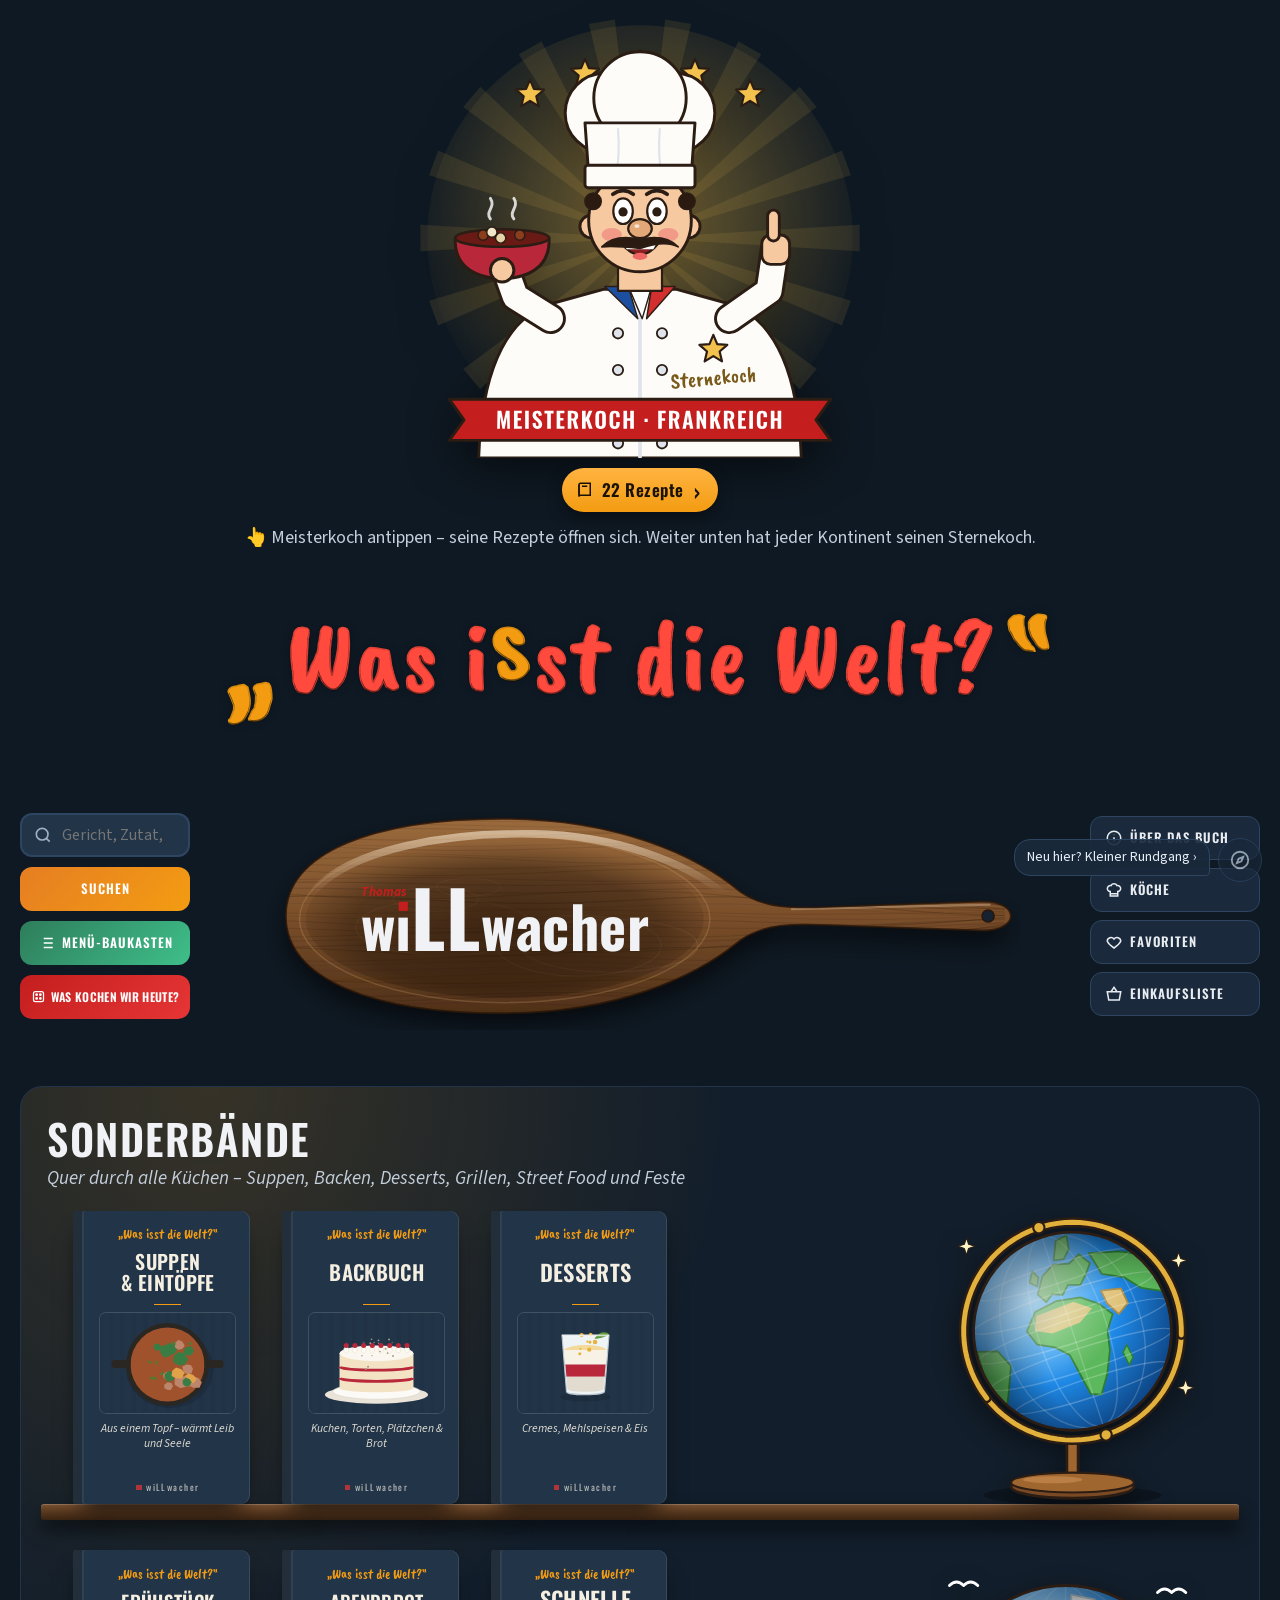
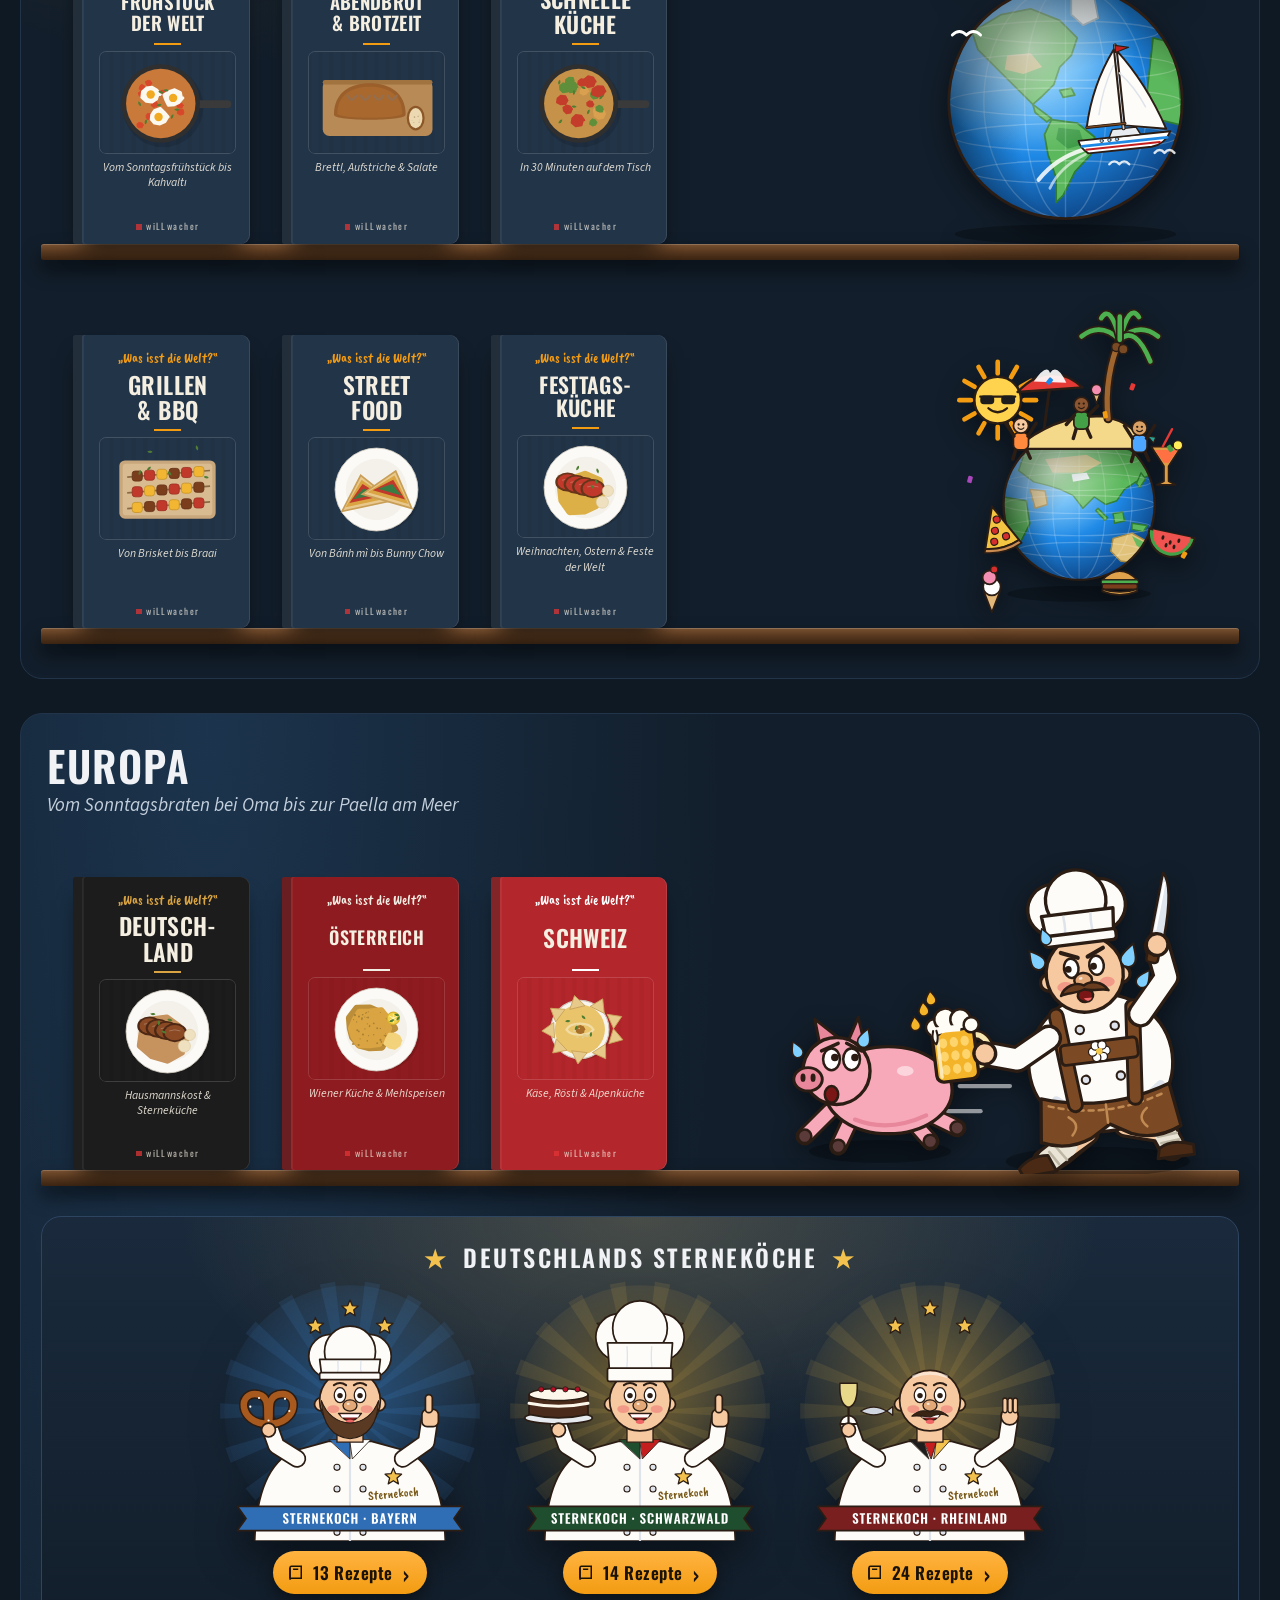
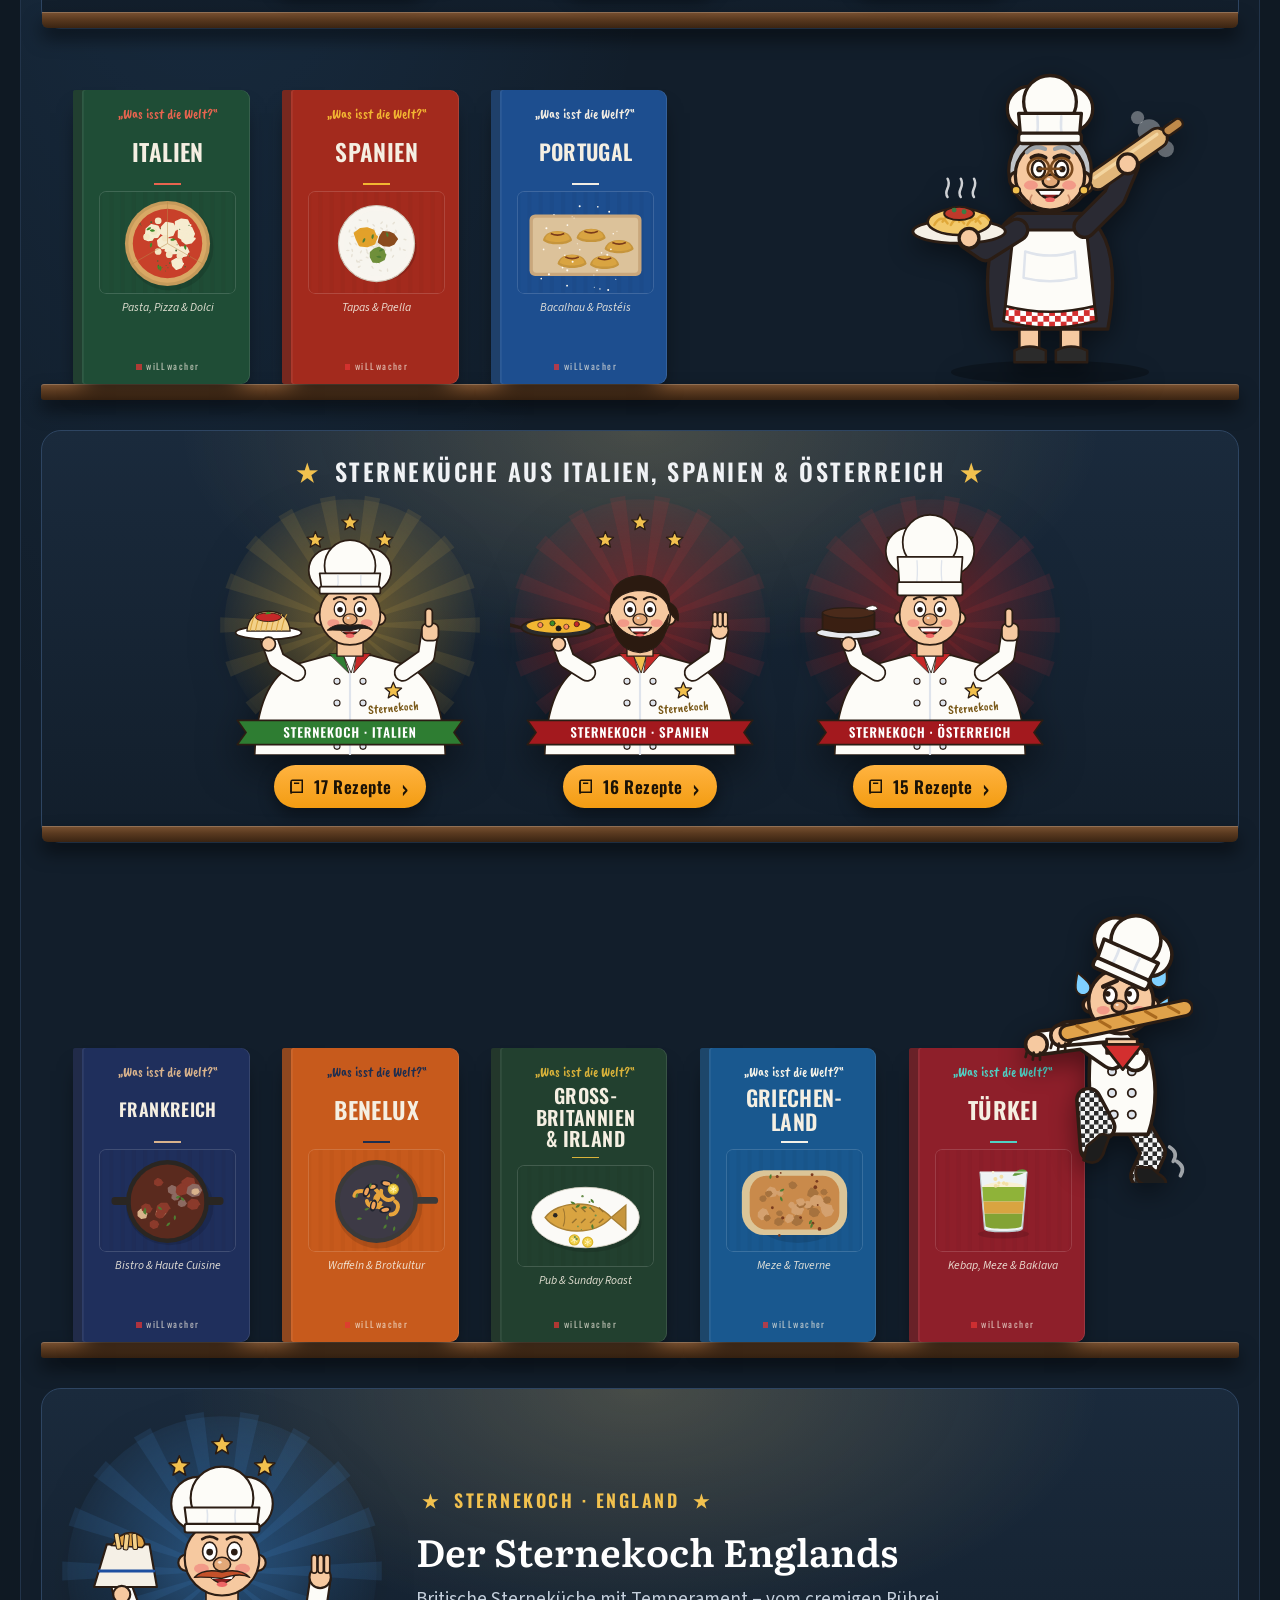
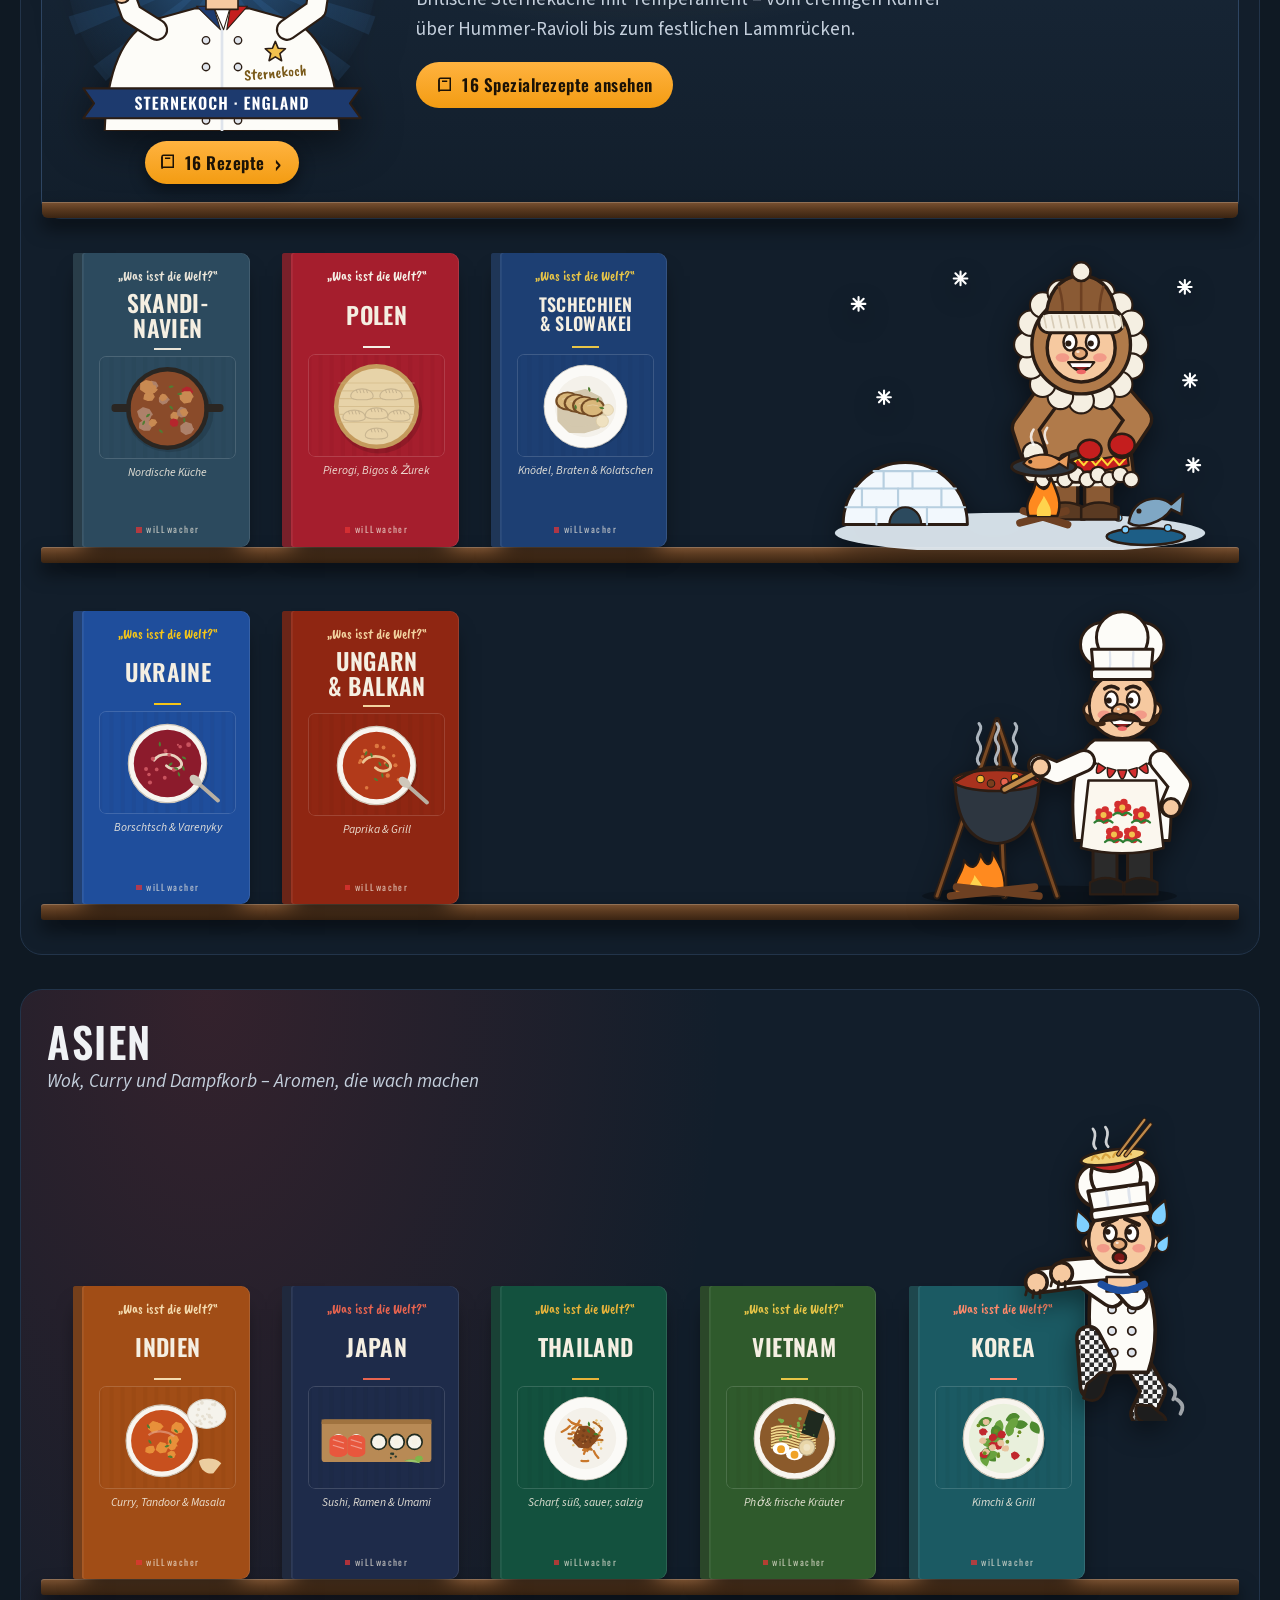
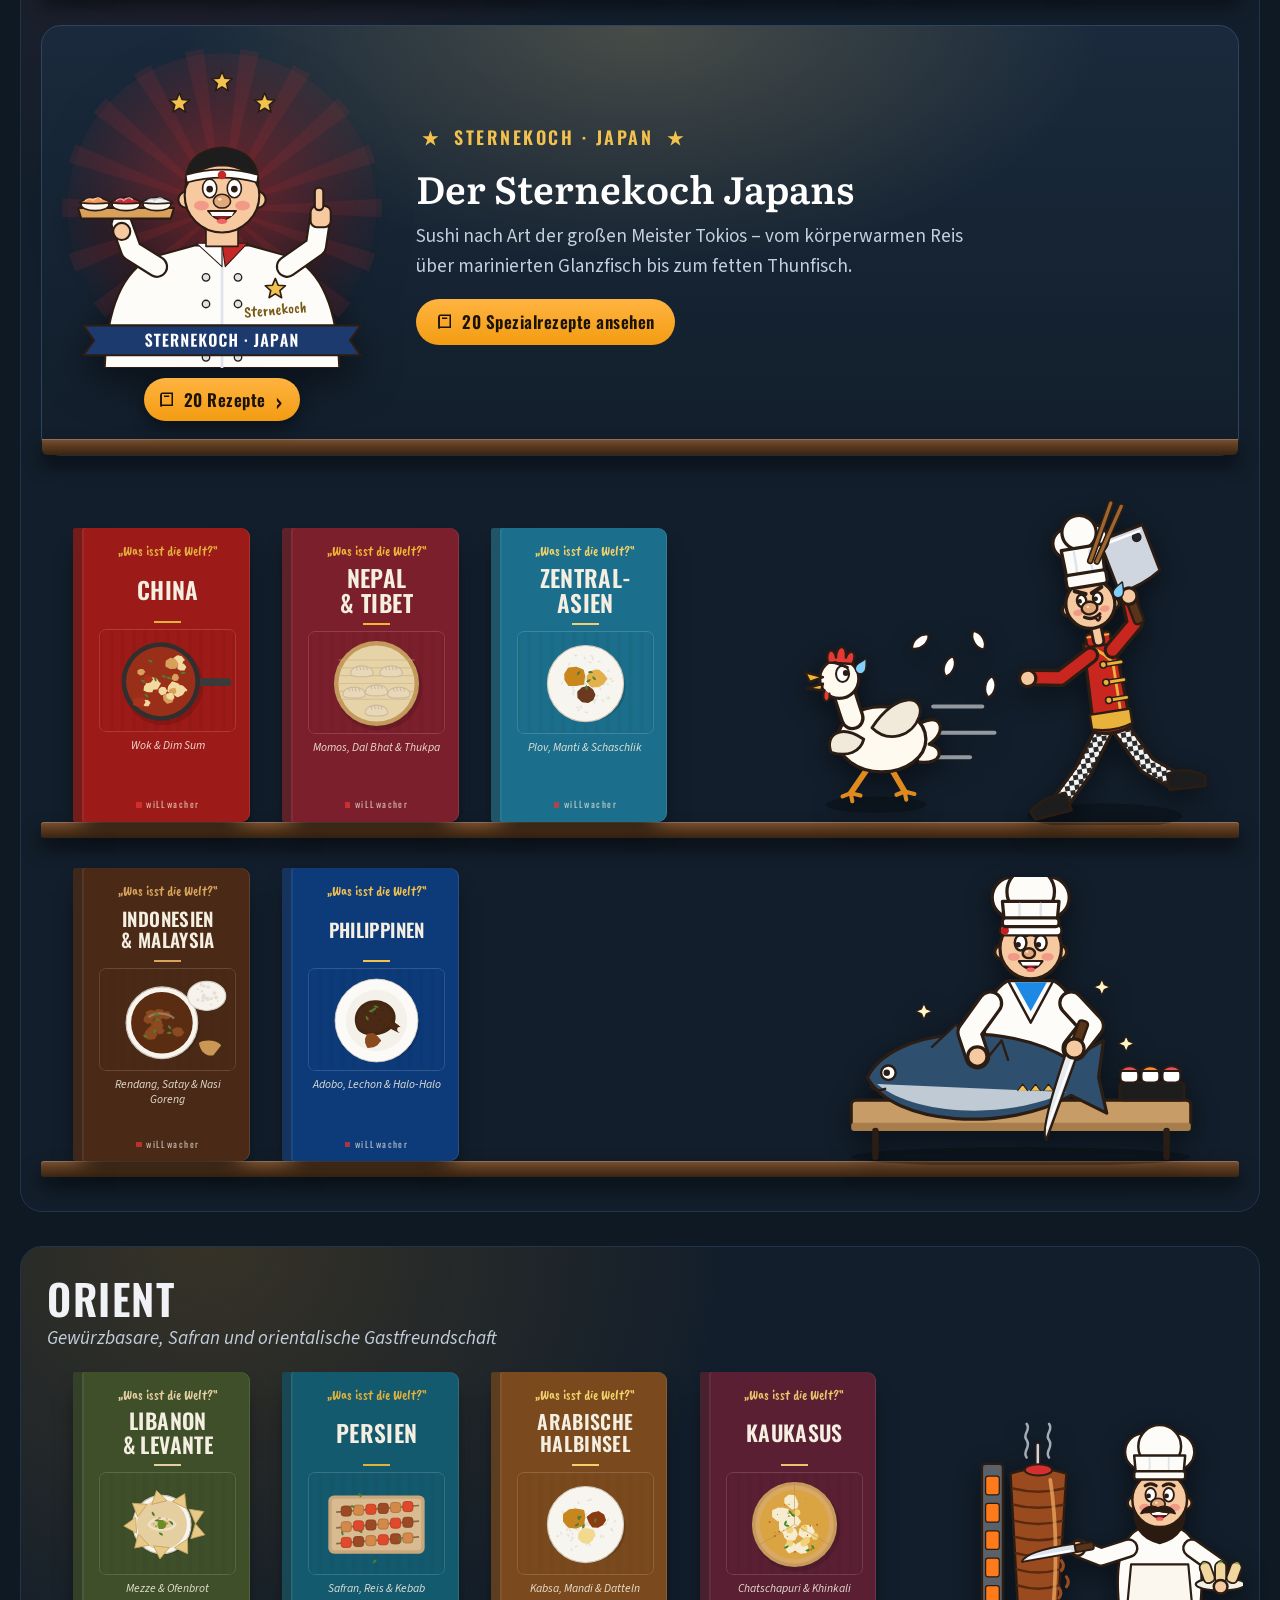
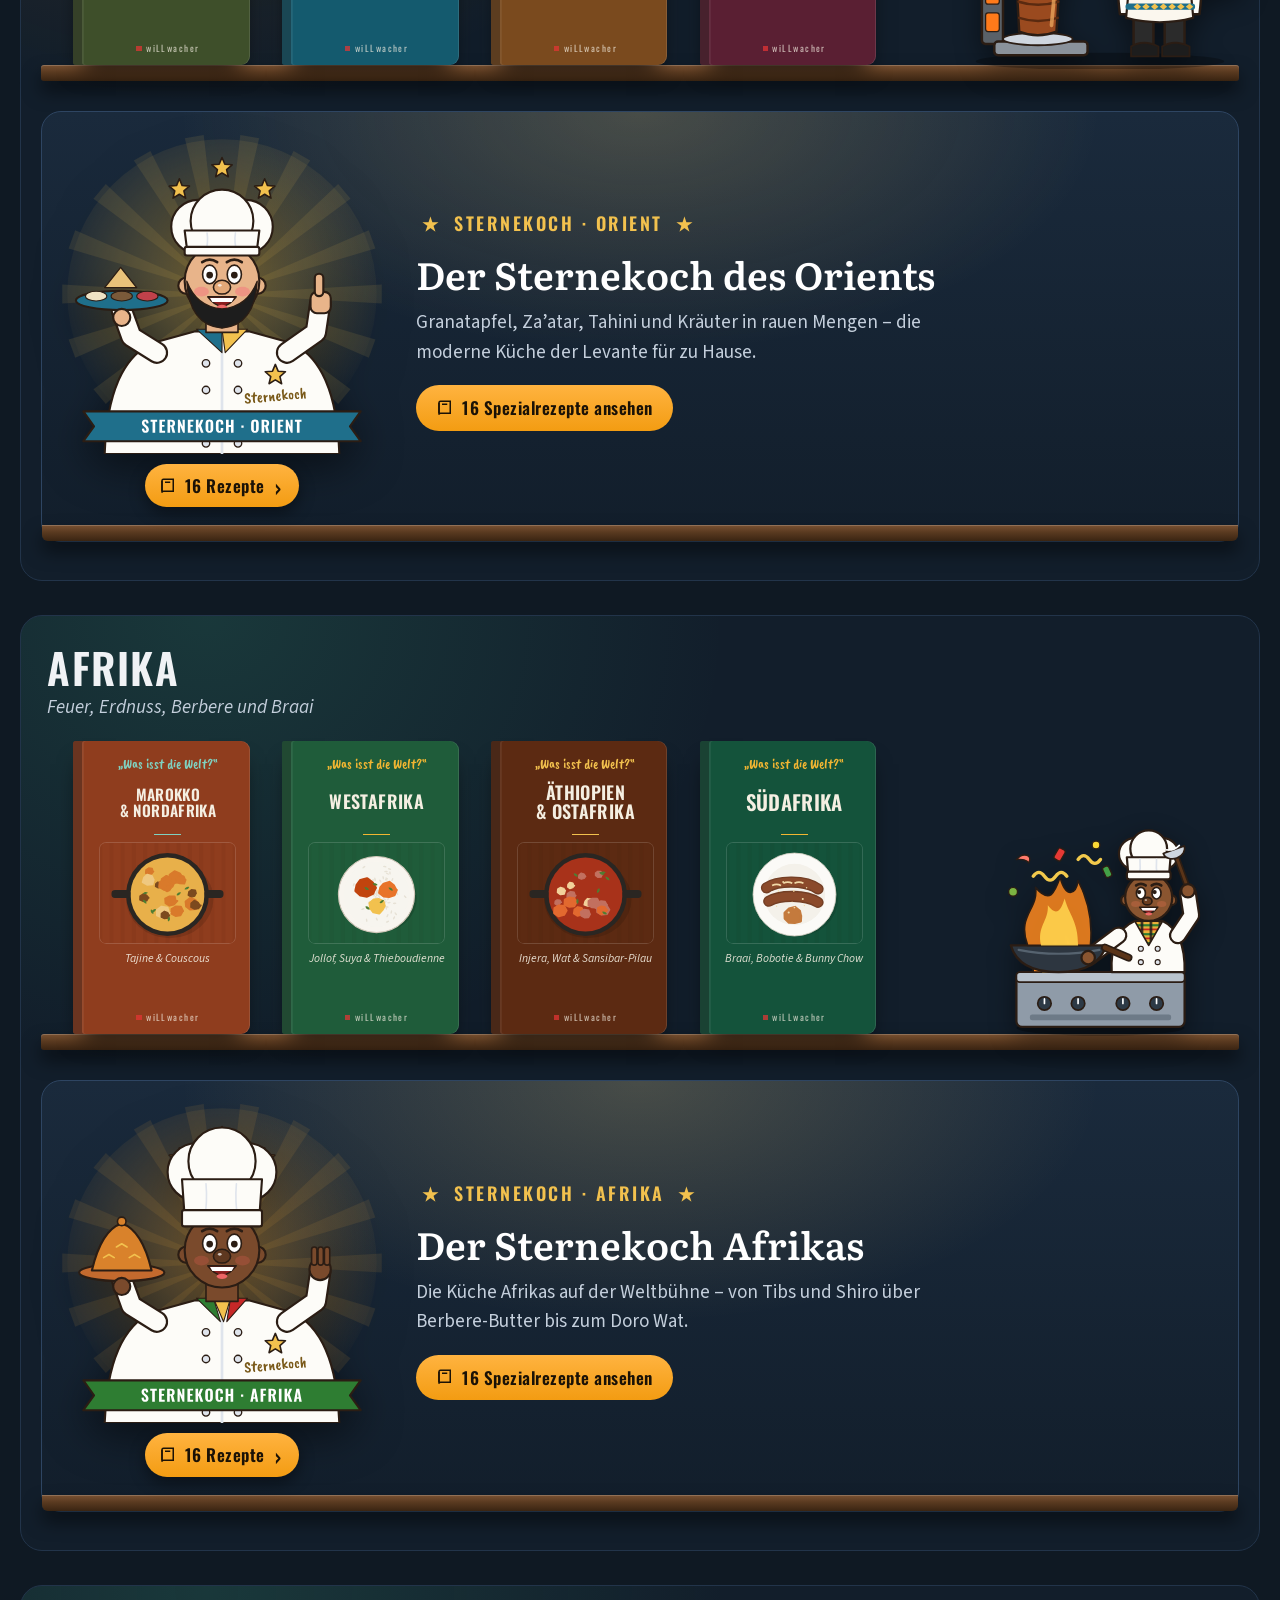
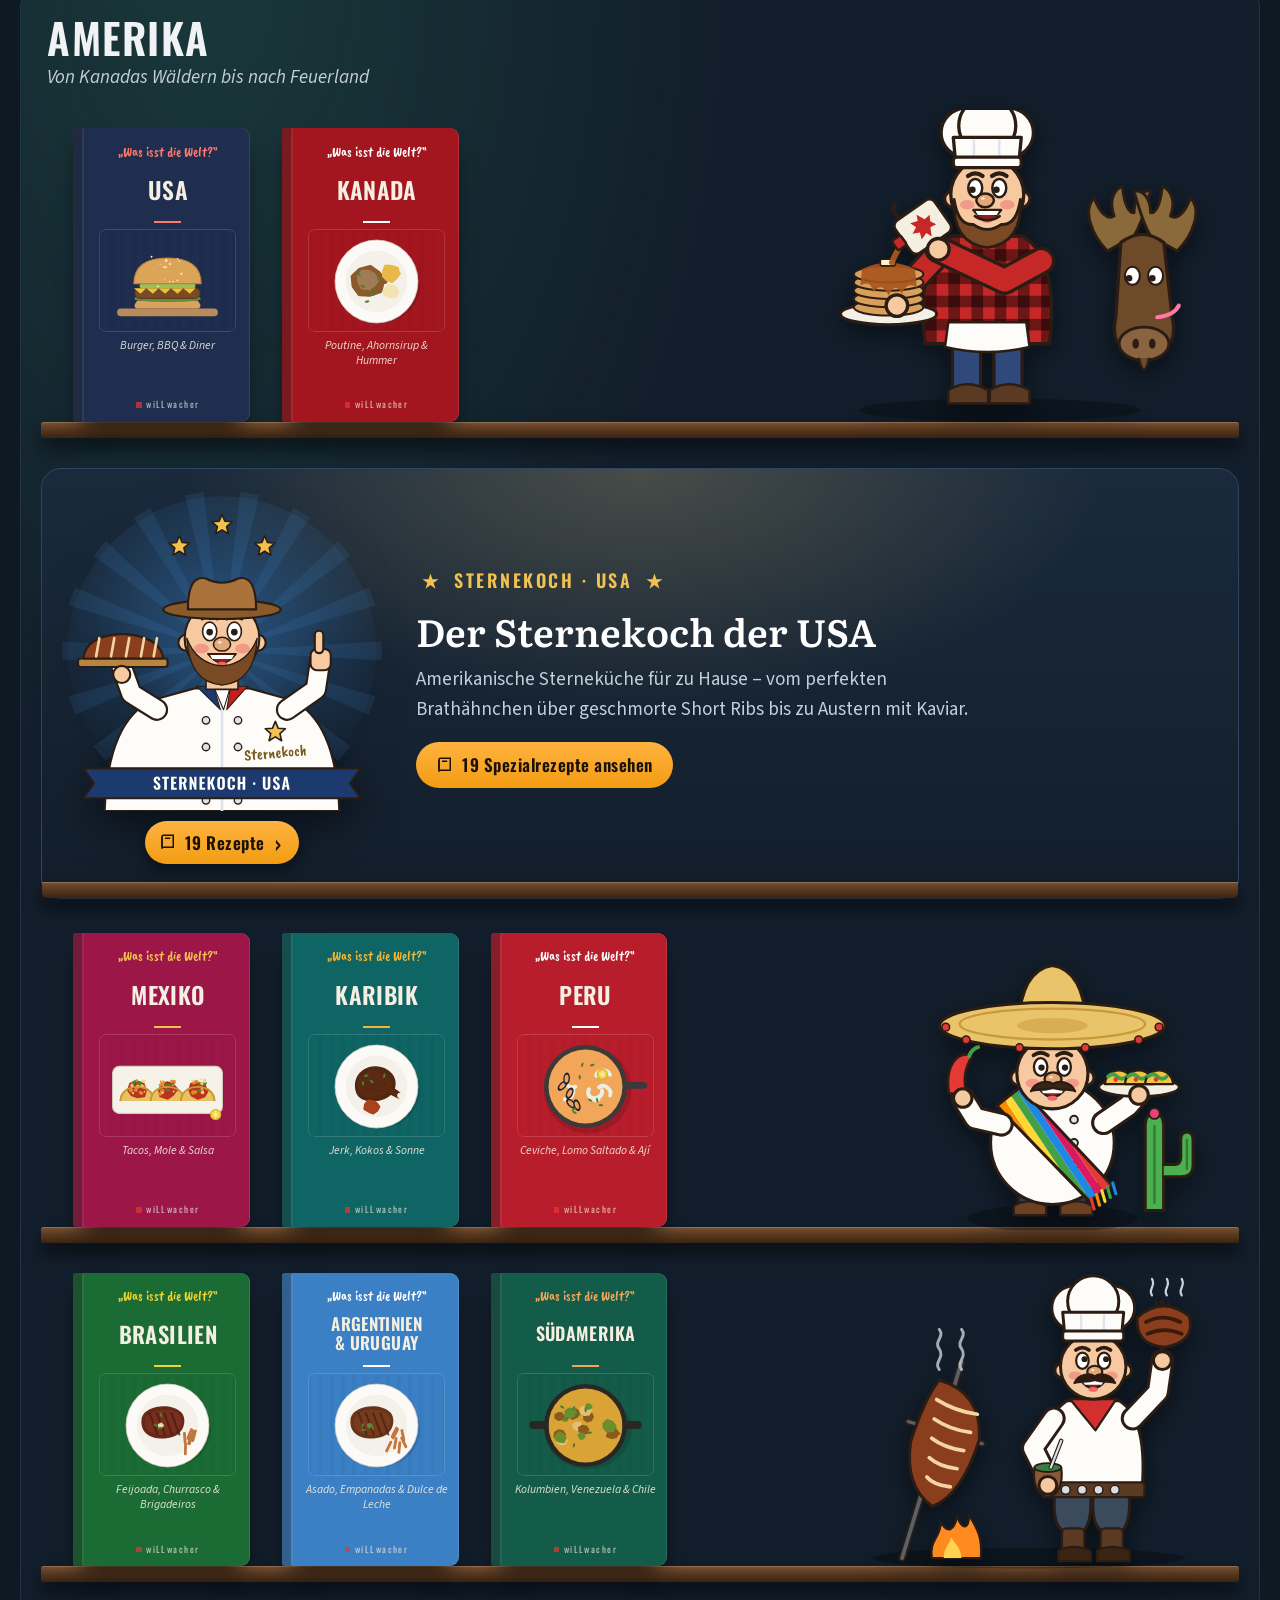
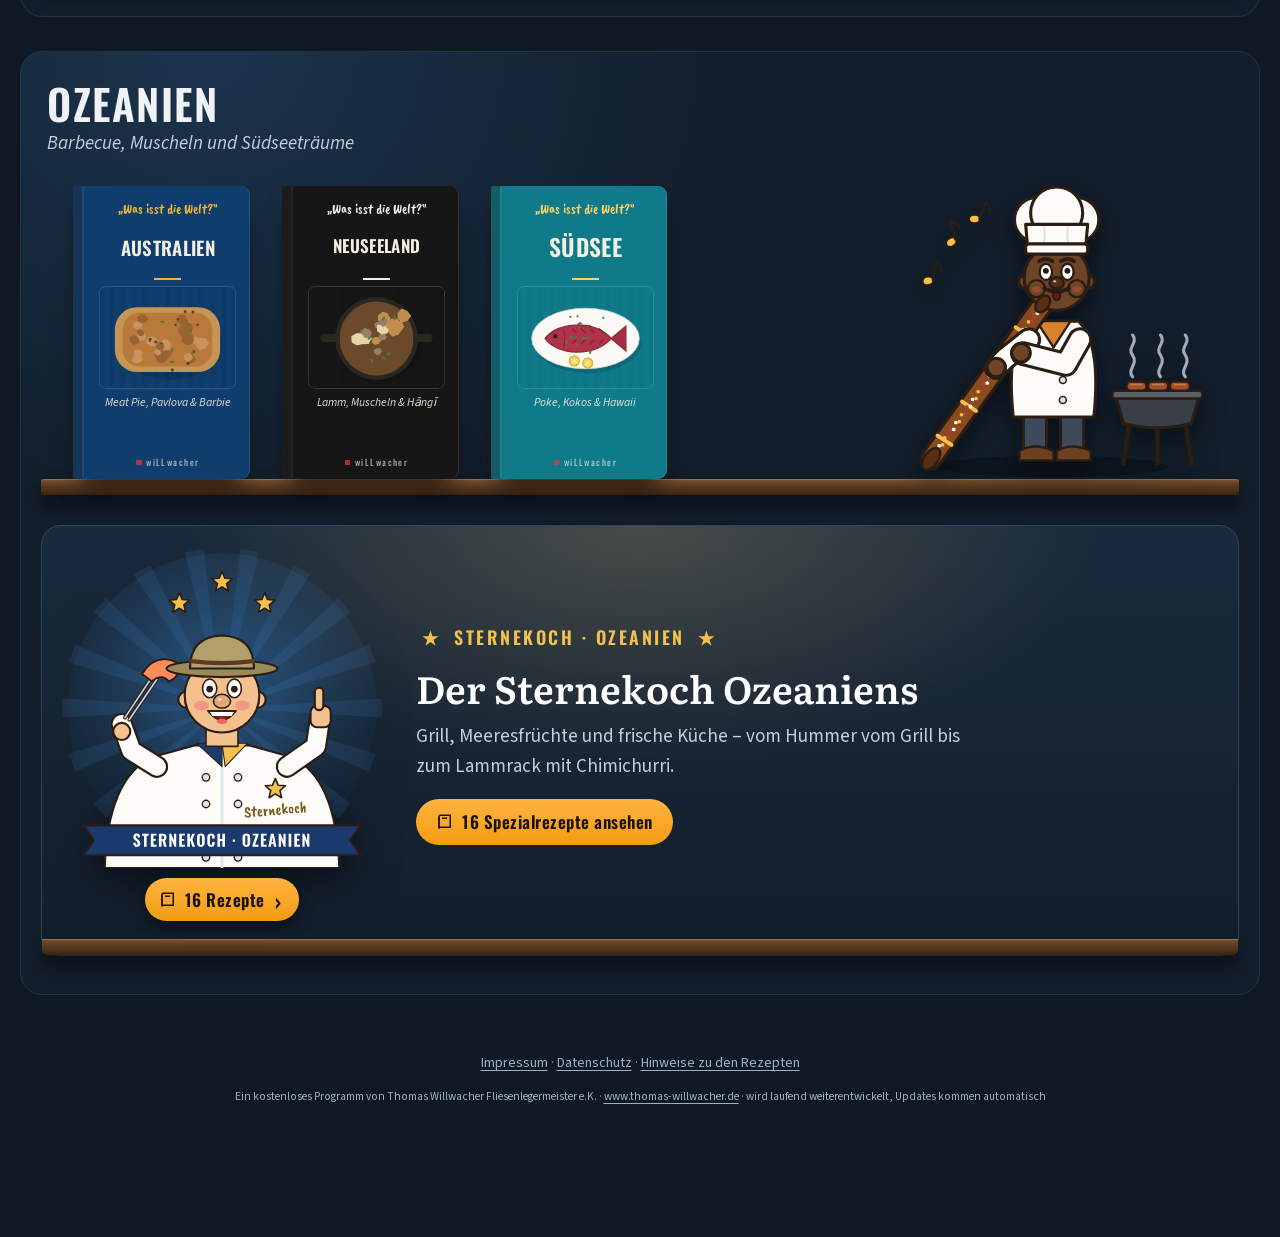
==== index.html @ 18c04146 "Kochbuch „Was isst die Welt?“ – öffentliche Fassung Co-Authored-By: Claude Opus 5.5 <noreply@anthrop" ====
<!doctype html>
<html lang="de">
<head>
<meta charset="utf-8">
<meta name="viewport" content="width=device-width, initial-scale=1, viewport-fit=cover">
<title>Was isst die Welt?</title>
<meta name="description" content="„Was isst die Welt?“ – das Kochbuch von Thomas Willwacher: Rezepte aus aller Welt, ausführlich Schritt für Schritt erklärt.">
<meta name="theme-color" content="#0f1923">
<link rel="manifest" href="manifest.json">
<link rel="icon" href="icon-192.png">
<link rel="apple-touch-icon" href="icon-192.png">
<link rel="stylesheet" href="css/app.css?v=20261027-2215">
<script>window.KB_VERSION = '20261027-2215';</script>
</head>
<body>
<noscript>Das Kochbuch braucht JavaScript.</noscript>
<script src="frei-config.js?v=20261027-2215"></script>
<script src="js/kuechen.js?v=20261027-2215"></script>
<script src="js/muster.js?v=20261027-2215"></script>
<script src="js/bilder.js?v=20261027-2215"></script>
<script src="daten/index.js?v=20261027-2215"></script>
<script src="js/ki.js?v=20261027-2215"></script>
<script src="js/sprache.js?v=20261027-2215"></script>
<script src="js/app.js?v=20261027-2215"></script>
</body>
</html>
---- css/app.css ----
/* Schriften lokal (keine Verbindung zu Google – Datenschutz) */
@font-face{font-family:'Literata';font-style:normal;font-weight:400;font-display:swap;src:url(../schrift/literata-latin-400-normal.woff2) format('woff2')}
@font-face{font-family:'Literata';font-style:normal;font-weight:600;font-display:swap;src:url(../schrift/literata-latin-600-normal.woff2) format('woff2')}
@font-face{font-family:'Literata';font-style:italic;font-weight:400;font-display:swap;src:url(../schrift/literata-latin-400-italic.woff2) format('woff2')}
@font-face{font-family:'Source Sans 3';font-style:normal;font-weight:400;font-display:swap;src:url(../schrift/source-sans-3-latin-400-normal.woff2) format('woff2')}
@font-face{font-family:'Source Sans 3';font-style:normal;font-weight:600;font-display:swap;src:url(../schrift/source-sans-3-latin-600-normal.woff2) format('woff2')}
@font-face{font-family:'Source Sans 3';font-style:normal;font-weight:700;font-display:swap;src:url(../schrift/source-sans-3-latin-700-normal.woff2) format('woff2')}
@font-face{font-family:'Source Sans 3';font-style:italic;font-weight:400;font-display:swap;src:url(../schrift/source-sans-3-latin-400-italic.woff2) format('woff2')}
@font-face{font-family:'Source Sans 3';font-style:italic;font-weight:700;font-display:swap;src:url(../schrift/source-sans-3-latin-700-italic.woff2) format('woff2')}
@font-face{font-family:'Oswald';font-style:normal;font-weight:400;font-display:swap;src:url(../schrift/oswald-latin-400-normal.woff2) format('woff2')}
@font-face{font-family:'Oswald';font-style:normal;font-weight:500;font-display:swap;src:url(../schrift/oswald-latin-500-normal.woff2) format('woff2')}
@font-face{font-family:'Oswald';font-style:normal;font-weight:600;font-display:swap;src:url(../schrift/oswald-latin-600-normal.woff2) format('woff2')}
@font-face{font-family:'Oswald';font-style:normal;font-weight:700;font-display:swap;src:url(../schrift/oswald-latin-700-normal.woff2) format('woff2')}
@font-face{font-family:'Caveat Brush';font-style:normal;font-weight:400;font-display:swap;src:url(../schrift/caveat-brush-latin-400-normal.woff2) format('woff2')}
/* „Was isst die Welt?“ – Gestaltung (TW-Design dunkel)
   Leitidee: Küchen-Fliesenspiegel. Fugengrau als Grund, glasierte Kacheln als Flächen,
   Kobalt als Hauptfarbe, Safran für Beliebtheit, TW-Rot nur für Logo und Favoriten. */
:root {
  /* TW-Design (dunkel, wie Master-App): Navy-Grund, Oswald + Source Sans 3, Rot fürs Logo, Orange für Aktionen */
  --fuge: #0f1923;
  --fuge-dunkel: #0b131b;
  --kachel: #1a2a3c;
  --kachel-2: #223448;
  --tinte: #e8ecf1;
  --tinte-2: #c4cfdc;
  --tinte-3: #9fb0c6;
  --kobalt: #4da6ff;
  --kobalt-hell: #1d3a5c;
  --safran: #f39c12;
  --safran-hell: #3a2f17;
  --orange: #e67e22;
  --rot: #e63535;
  --rot-dunkel: #c41e1e;
  --gruen: #7fbf8a;
  --linie: #2e4562;
  --schatten: 0 1px 2px rgba(0,0,0,.4), 0 8px 20px -12px rgba(0,0,0,.6);
  --r: 12px;
  --ui: 'Source Sans 3', system-ui, sans-serif;
  --lese: 'Literata', Georgia, serif;
  --logo: 'Oswald', sans-serif;
  --pinsel: 'Caveat Brush', 'Segoe Print', cursive;
  color-scheme: dark;
}

* { box-sizing: border-box; }
html { -webkit-text-size-adjust: 100%; }
body {
  margin: 0; background: var(--fuge); color: var(--tinte);
  font: 400 17px/1.5 var(--ui);
}
a { color: var(--kobalt); }
button, input, select { font: inherit; color: inherit; }
button { cursor: pointer; touch-action: manipulation; }
:focus-visible { outline: 3px solid var(--safran); outline-offset: 2px; }
.versteckt { position: absolute !important; width: 1px; height: 1px; overflow: hidden; clip: rect(0 0 0 0); }

/* ---------- Kopfleiste ---------- */
.kopf {
  position: sticky; top: 0; z-index: 20; background: var(--kachel);
  border-bottom: 1px solid var(--linie); box-shadow: 0 2px 10px -8px rgba(0,0,0,.4);
}
.kopf-innen { max-width: 1320px; margin: 0 auto; display: flex; align-items: center; gap: 18px; padding: 8px 20px; }
.marke { display: flex; align-items: flex-end; gap: 10px; text-decoration: none; color: var(--tinte); flex: none; }
.suche-feld { flex: 1; max-width: 520px; position: relative; }
.suche-feld input {
  width: 100%; height: 44px; border: 1px solid var(--linie); border-radius: 22px; background: var(--kachel-2);
  padding: 0 16px 0 42px; font-size: 16px;
}
.suche-feld svg { position: absolute; left: 14px; top: 12px; width: 20px; height: 20px; color: var(--tinte-3); }
.nav { display: flex; gap: 4px; margin-left: auto; }
.nav a {
  display: flex; align-items: center; gap: 6px; padding: 8px 12px; border-radius: 22px; text-decoration: none;
  color: var(--tinte-2); font-weight: 600; font-size: 15px; white-space: nowrap; min-height: 44px;
}
.nav a:hover { background: var(--kachel-2); color: var(--tinte); }
.nav a.aktiv { background: var(--kobalt-hell); color: var(--kobalt); }
.nav .zahl { background: var(--rot); color: #fff; border-radius: 10px; font-size: 12px; padding: 0 6px; line-height: 18px; }
.nav svg { width: 20px; height: 20px; }

/* ---------- Logo (TW-Spezifikation, Untertitel Weltkochbuch) ---------- */
.logo-container { display: inline-flex; flex-direction: column; align-items: flex-start; user-select: none; }
.logo-thomas-row { margin-bottom: -18px; padding-left: 1px; position: relative; z-index: 2; }
.logo-thomas-text { font-family: 'Source Sans 3', serif; font-style: italic; font-weight: 700; color: #c41e1e; font-size: 14.5px; letter-spacing: .3px; }
.logo-word-row { display: flex; align-items: baseline; font-family: var(--logo); font-weight: 700; color: var(--tinte); line-height: 1; }
.logo-w, .logo-wacher, .logo-i-wrap { font-size: 62px; }
.logo-i-wrap { position: relative; display: inline-block; }
.logo-i-dot { position: absolute; top: 6px; left: 50%; transform: translateX(-50%); width: 10px; height: 10px; background: #c41e1e; }
.logo-LL { font-size: 84px; letter-spacing: 1px; line-height: .75; }
.logo-subtitle-row { display: flex; justify-content: flex-end; width: 100%; margin-top: 1px; }
.logo-subtitle-text { font-family: 'Source Sans 3', sans-serif; font-weight: 600; color: #c41e1e; font-size: 14.5px; letter-spacing: 2.5px; }
.logo-klein { transform: scale(.5); transform-origin: left center; margin: -26px -190px -26px 0; }

/* ---------- Seitenrahmen ---------- */
main { max-width: 1320px; margin: 0 auto; padding: 24px 20px 80px; }
.kachel { background: var(--kachel); border-radius: var(--r); box-shadow: var(--schatten); }

/* ---------- Startseite ---------- */
.start-kopf { display: grid; grid-template-columns: minmax(0, 1fr) minmax(0, 1.1fr); gap: 24px; align-items: stretch; margin-bottom: 34px; }
.start-gruss { padding: 28px 30px; display: flex; flex-direction: column; justify-content: space-between; gap: 20px; }
.start-gruss h1 { font-family: var(--lese); font-weight: 600; font-size: 34px; line-height: 1.15; margin: 0; letter-spacing: -.01em; max-width: 18ch; }
.start-gruss p { margin: 0; color: var(--tinte-2); max-width: 46ch; }
.start-zahlen { display: flex; gap: 26px; flex-wrap: wrap; }
.start-zahlen b { display: block; font-family: var(--lese); font-size: 30px; font-weight: 600; color: var(--kobalt); line-height: 1.1; }
.start-zahlen span { font-size: 14px; color: var(--tinte-3); }
.mahlzeiten { display: grid; grid-template-columns: repeat(2, minmax(0, 1fr)); gap: 6px; }
.mahlzeit {
  position: relative; display: flex; flex-direction: column; justify-content: flex-end; min-height: 150px; padding: 16px 18px;
  text-decoration: none; color: #fff; border-radius: var(--r); overflow: hidden; box-shadow: var(--schatten);
}
.mahlzeit svg.hg { position: absolute; inset: 0; width: 100%; height: 100%; }
.mahlzeit::after { content: ''; position: absolute; inset: 0; background: linear-gradient(180deg, rgba(10,14,24,0) 30%, rgba(10,14,24,.78)); }
.mahlzeit b, .mahlzeit span { position: relative; z-index: 1; }
.mahlzeit b { font-family: var(--lese); font-size: 22px; font-weight: 600; line-height: 1.15; }
.mahlzeit span { font-size: 14px; opacity: .9; }
.mahlzeit:hover b { text-decoration: underline; text-underline-offset: 4px; }

.gruppe { margin: 0 0 30px; }
.gruppe-kopf { display: flex; align-items: baseline; justify-content: space-between; gap: 12px; margin: 0 0 10px; }
.gruppe-kopf h2 { font-family: var(--lese); font-size: 26px; font-weight: 600; margin: 0; }
.gruppe-kopf a { font-weight: 600; text-decoration: none; }
.gruppe-kopf a:hover { text-decoration: underline; }
.spiegel { display: grid; grid-template-columns: repeat(auto-fill, minmax(168px, 1fr)); gap: 6px; background: var(--fuge-dunkel); padding: 6px; border-radius: var(--r); }
.fliese {
  position: relative; aspect-ratio: 1; display: block; text-decoration: none; overflow: hidden; border-radius: 3px;
  box-shadow: inset 0 0 0 1px rgba(255,255,255,.35), 0 1px 1px rgba(0,0,0,.15);
}
.fliese > svg { position: absolute; inset: 0; width: 100%; height: 100%; transition: transform .35s ease; }
.fliese:hover > svg { transform: scale(1.06); }
.fliese .schild {
  position: absolute; left: 8px; right: 8px; bottom: 8px; background: rgba(251,251,248,.94); color: #1d2433;
  border-radius: 4px; padding: 6px 9px 7px; line-height: 1.2; box-shadow: 0 2px 6px rgba(0,0,0,.18);
}
.fliese .schild b { display: block; font-size: 15.5px; }
.fliese .schild span { font-size: 13px; color: #5d6474; }
.fliese.leer { pointer-events: none; }
.fliese.leer .schild span::after { content: ' · in Arbeit'; }

.bestenliste { display: grid; grid-template-columns: repeat(auto-fill, minmax(290px, 1fr)); gap: 6px; }

/* ---------- Listenansicht ---------- */
.band { position: relative; border-radius: var(--r); overflow: hidden; margin-bottom: 18px; box-shadow: var(--schatten); }
.band-muster { height: 92px; display: flex; }
.band-muster svg { height: 92px; width: 92px; flex: none; }
.band-text { background: var(--kachel); padding: 18px 24px 20px; }
.band-text h1 { font-family: var(--lese); font-size: 32px; line-height: 1.15; font-weight: 600; margin: 0 0 4px; }
.band-text p { margin: 0; color: var(--tinte-2); max-width: 70ch; }
.zurueck svg { width: 18px; height: 18px; }
.zurueck { display: inline-flex; align-items: center; gap: 6px; font-weight: 600; text-decoration: none; margin-bottom: 12px; min-height: 36px; }

.filter { background: var(--kachel); border-radius: var(--r); box-shadow: var(--schatten); padding: 14px 16px; margin-bottom: 14px; display: grid; gap: 10px; }
.filter-zeile { display: flex; flex-wrap: wrap; gap: 6px; align-items: center; }
.filter-zeile > .titel { font-size: 14px; color: var(--tinte-3); width: 108px; flex: none; }
.chip {
  text-decoration: none;
  border: 1px solid var(--linie); background: var(--kachel-2); border-radius: 18px; padding: 6px 13px; min-height: 38px;
  font-size: 15px; font-weight: 600; color: var(--tinte-2); display: inline-flex; align-items: center; gap: 6px;
}
.chip i { font-style: normal; font-weight: 400; color: var(--tinte-3); font-size: 13px; }
.chip:hover { border-color: var(--tinte-3); }
.chip.an { background: var(--kobalt); border-color: var(--kobalt); color: var(--kachel); }
.chip.an i { color: inherit; opacity: .8; }
.chip .punkt { width: 10px; height: 10px; border-radius: 2px; }
.sortierung { margin-left: auto; display: flex; align-items: center; gap: 8px; font-size: 14px; color: var(--tinte-3); }
.sortierung select { border: 1px solid var(--linie); background: var(--kachel-2); border-radius: 18px; height: 38px; padding: 0 12px; }
.treffer-info { color: var(--tinte-3); font-size: 15px; margin: 4px 2px 10px; }

.liste { display: grid; gap: 6px; }
.zeile {
  display: grid; grid-template-columns: 46px 132px minmax(0, 1fr) 180px; gap: 16px; align-items: center;
  background: var(--kachel); border-radius: var(--r); box-shadow: var(--schatten); padding: 10px 16px 10px 10px;
  text-decoration: none; color: inherit; transition: background .15s;
}
.zeile:hover { background: var(--kachel-2); }
.zeile .rang { font-family: var(--lese); font-size: 24px; font-weight: 600; color: var(--tinte-3); text-align: center; }
.zeile .bild { width: 132px; aspect-ratio: 4 / 3; border-radius: 4px; overflow: hidden; display: block; }
.zeile .bild svg { width: 100%; height: 100%; display: block; }
.zeile h3 { font-family: var(--lese); font-size: 20px; font-weight: 600; margin: 0; line-height: 1.25; }
.zeile .orig { color: var(--tinte-3); font-size: 15px; font-style: italic; }
.zeile .kurz { margin: 3px 0 6px; color: var(--tinte-2); font-size: 15px; display: -webkit-box; -webkit-line-clamp: 2; -webkit-box-orient: vertical; overflow: hidden; }
.merkmale { display: flex; flex-wrap: wrap; gap: 6px 14px; font-size: 14px; color: var(--tinte-3); }
.merkmale span { display: inline-flex; align-items: center; gap: 5px; }
.merkmale svg { width: 15px; height: 15px; }
.marke-kat { display: inline-flex; align-items: center; gap: 5px; font-weight: 600; }
.marke-kat::before { content: ''; width: 9px; height: 9px; border-radius: 2px; background: var(--f, #888); }
.koch-marke { color: var(--kobalt); font-weight: 600; }
.beliebt { text-align: right; }
.beliebt b { display: block; font-size: 14px; color: var(--tinte-2); }
.balken { display: block; height: 6px; border-radius: 3px; background: var(--linie); overflow: hidden; margin-top: 6px; }
.balken > span { display: block; height: 100%; background: var(--safran); border-radius: 3px; }
.leer-hinweis { background: var(--kachel); border-radius: var(--r); padding: 30px; text-align: center; color: var(--tinte-2); box-shadow: var(--schatten); }

.karte-klein { display: grid; grid-template-columns: 88px minmax(0, 1fr); gap: 12px; align-items: center; background: var(--kachel); border-radius: var(--r); box-shadow: var(--schatten); padding: 8px; text-decoration: none; color: inherit; }
.karte-klein:hover { background: var(--kachel-2); }
.karte-klein .bild svg { width: 88px; height: 66px; display: block; border-radius: 3px; }
.karte-klein b { font-family: var(--lese); font-weight: 600; font-size: 16.5px; line-height: 1.25; display: block; }
.karte-klein span { font-size: 13.5px; color: var(--tinte-3); }

/* ---------- Rezept ---------- */
.rezept { display: grid; grid-template-columns: 380px minmax(0, 1fr); gap: 24px; align-items: start; }
.rezept-seite { position: sticky; top: 84px; display: grid; gap: 12px; max-height: calc(100vh - 100px); overflow: auto; padding-bottom: 6px; scrollbar-width: thin; }
.rezept-bild { border-radius: var(--r); overflow: hidden; box-shadow: var(--schatten); }
.rezept-bild svg { display: block; width: 100%; height: auto; }
.eckdaten { display: grid; grid-template-columns: repeat(3, 1fr); text-align: center; padding: 12px 6px; }
.eckdaten div + div { border-left: 1px solid var(--linie); }
.eckdaten b { display: block; font-family: var(--lese); font-size: 19px; font-weight: 600; }
.eckdaten span { font-size: 13px; color: var(--tinte-3); }
.knoepfe { display: grid; grid-template-columns: 1fr 1fr; gap: 6px; }
.knopf {
  display: inline-flex; align-items: center; justify-content: center; gap: 8px; min-height: 46px; padding: 0 16px;
  border-radius: 23px; border: 1px solid var(--linie); background: var(--kachel); font-weight: 600; color: var(--tinte); text-decoration: none;
}
.knopf:hover { border-color: var(--tinte-3); }
.knopf svg { width: 19px; height: 19px; }
.knopf.haupt { background: var(--kobalt); border-color: var(--kobalt); color: var(--kachel); grid-column: 1 / -1; font-size: 17px; min-height: 52px; }
.knopf.haupt:hover { filter: brightness(1.1); }
.knopf.fav.an { color: var(--rot); border-color: var(--rot); }
.zutaten { padding: 16px 18px; }
.zutaten-kopf { display: flex; align-items: center; justify-content: space-between; gap: 10px; margin-bottom: 8px; }
.zutaten h2, .abschnitt h2 { font-family: var(--lese); font-weight: 600; font-size: 22px; margin: 0; }
.portionen { display: flex; align-items: center; gap: 4px; background: var(--kachel-2); border-radius: 20px; padding: 3px; }
.portionen button { width: 34px; height: 34px; border-radius: 50%; border: 0; background: var(--kachel); font-size: 20px; line-height: 1; box-shadow: 0 1px 2px rgba(0,0,0,.15); }
.portionen span { min-width: 92px; text-align: center; font-weight: 600; font-size: 15px; }
.zgruppe { margin: 12px 0 0; }
.zgruppe h3 { font-size: 14px; color: var(--tinte-3); font-weight: 600; margin: 0 0 4px; }
.zut { display: grid; grid-template-columns: 22px 92px minmax(0, 1fr); gap: 8px; align-items: baseline; padding: 6px 0; border-bottom: 1px dashed var(--linie); cursor: pointer; font-size: 16px; }
.zut:last-child { border-bottom: 0; }
.zut input { margin: 0; width: 18px; height: 18px; accent-color: var(--kobalt); transform: translateY(3px); }
.zut .menge { font-weight: 600; text-align: right; font-variant-numeric: tabular-nums; }
.zut .hinweis { display: block; font-size: 13.5px; color: var(--tinte-3); }
.zut.erledigt .name, .zut.erledigt .menge { text-decoration: line-through; color: var(--tinte-3); }

.rezept-haupt { display: grid; gap: 14px; min-width: 0; }
.rezept-titel { padding: 22px 26px; }
.rezept-titel .ort { display: flex; flex-wrap: wrap; gap: 8px 14px; font-size: 15px; color: var(--tinte-3); margin-bottom: 8px; }
.rezept-titel .ort a { font-weight: 600; text-decoration: none; }
.rezept-titel h1 { font-family: var(--lese); font-size: 38px; line-height: 1.12; font-weight: 600; margin: 0; letter-spacing: -.01em; }
.rezept-titel .orig { font-family: var(--lese); font-style: italic; color: var(--tinte-2); font-size: 19px; margin-top: 2px; }
.rezept-titel .kurz { font-family: var(--lese); font-size: 19px; line-height: 1.55; margin: 12px 0 0; max-width: 62ch; }
.abschnitt { padding: 20px 26px; }
.abschnitt p, .lesetext { font-family: var(--lese); font-size: 17.5px; line-height: 1.7; max-width: 68ch; margin: 8px 0 0; }
.koch-box { display: grid; gap: 10px; margin-top: 10px; }
.koch-eintrag { display: grid; grid-template-columns: 48px minmax(0, 1fr); gap: 12px; align-items: start; padding: 12px; background: var(--kobalt-hell); border-radius: var(--r); }
.monogramm { width: 48px; height: 48px; border-radius: 4px; display: grid; place-items: center; font-family: var(--lese); font-weight: 600; font-size: 19px; color: #fff; background: var(--kobalt); }
.koch-eintrag b a { color: var(--tinte); text-decoration: none; }
.koch-eintrag b a:hover { text-decoration: underline; }
.koch-eintrag p { font-family: var(--ui); font-size: 15.5px; line-height: 1.55; margin: 2px 0 0; }
.ausruestung { display: flex; flex-wrap: wrap; gap: 6px; margin-top: 10px; }
.ausruestung span { background: var(--kachel-2); border: 1px solid var(--linie); border-radius: 4px; padding: 3px 10px; font-size: 15px; }

.schritte { display: grid; gap: 0; margin-top: 6px; counter-reset: s; }
.schritt { display: grid; grid-template-columns: 220px minmax(0, 1fr); gap: 22px; padding: 22px 0; border-top: 1px solid var(--linie); }
.schritt:first-child { border-top: 0; }
.schritt-bild { background: #fff; border-radius: var(--r); border: 1px solid var(--linie); overflow: hidden; align-self: start; }
.schritt-bild svg { display: block; width: 100%; height: auto; }
.schritt-kopf { display: flex; align-items: baseline; gap: 12px; }
.schritt-nr { font-family: var(--lese); font-size: 30px; font-weight: 600; color: var(--kobalt); line-height: 1; }
.schritt h3 { font-family: var(--lese); font-size: 21px; font-weight: 600; margin: 0; }
.schritt .lesetext { margin-top: 8px; }
.tipp { margin-top: 12px; background: var(--safran-hell); border-left: 4px solid var(--safran); padding: 10px 14px; border-radius: 0 4px 4px 0; font-size: 15.5px; max-width: 68ch; }
.tipp b { color: var(--tinte); }
.timer-knopf { margin-top: 12px; display: inline-flex; align-items: center; gap: 8px; border: 1px solid var(--kobalt); color: var(--kobalt); background: transparent; border-radius: 20px; padding: 6px 14px; font-weight: 600; min-height: 40px; }
.timer-knopf svg { width: 18px; height: 18px; }
.aufzaehlung { margin: 10px 0 0; padding-left: 22px; font-family: var(--lese); font-size: 17px; line-height: 1.65; max-width: 68ch; }
.aufzaehlung li + li { margin-top: 6px; }
.zweispaltig { display: grid; grid-template-columns: 1fr 1fr; gap: 14px; }
.quellen { font-size: 14.5px; color: var(--tinte-3); }
.quellen a { word-break: break-word; }
.quellen-hinweis { font-size: 13.5px; color: var(--tinte-3); margin-top: 8px; }

/* ---------- Kochmodus ---------- */
.kochmodus { position: fixed; inset: 0; z-index: 60; background: var(--fuge); display: grid; grid-template-rows: auto minmax(0, 1fr) auto; }
.km-kopf { display: flex; align-items: center; gap: 12px; padding: 10px 18px; background: var(--kachel); border-bottom: 1px solid var(--linie); }
.km-kopf .titel { font-family: var(--lese); font-weight: 600; font-size: 18px; flex: 1; min-width: 0; white-space: nowrap; overflow: hidden; text-overflow: ellipsis; }
.km-fortschritt { height: 4px; background: var(--linie); }
.km-fortschritt span { display: block; height: 100%; background: var(--safran); transition: width .3s; }
.km-inhalt { overflow: auto; padding: 26px 24px; }
.km-schritt { max-width: 1100px; margin: 0 auto; display: grid; grid-template-columns: minmax(0, 420px) minmax(0, 1fr); gap: 34px; align-items: start; }
.km-bild { background: #fff; border-radius: var(--r); box-shadow: var(--schatten); overflow: hidden; }
.km-bild svg { display: block; width: 100%; height: auto; }
.km-zahl { font-family: var(--lese); color: var(--kobalt); font-size: 17px; font-weight: 600; }
.km-schritt h2 { font-family: var(--lese); font-size: 34px; line-height: 1.15; margin: 4px 0 14px; font-weight: 600; }
.km-text { font-family: var(--lese); font-size: 23px; line-height: 1.65; max-width: 60ch; }
.km-schritt .tipp { font-size: 18px; }
.km-fuss { display: flex; align-items: center; gap: 10px; padding: 12px 18px; background: var(--kachel); border-top: 1px solid var(--linie); }
.km-fuss .knopf { min-height: 56px; font-size: 18px; padding: 0 22px; }
.km-fuss .weiter { margin-left: auto; background: var(--kobalt); color: var(--kachel); border-color: var(--kobalt); min-width: 200px; }
.ton { display: flex; align-items: center; gap: 8px; }
.ton input[type=range] { width: 120px; accent-color: var(--kobalt); }
.ton .knopf { min-height: 44px; padding: 0 12px; font-size: 15px; }
.ton .knopf.an { background: var(--kobalt-hell); color: var(--kobalt); border-color: var(--kobalt); }
.rund { width: 44px; height: 44px; border-radius: 50%; border: 1px solid var(--linie); background: var(--kachel); display: grid; place-items: center; flex: none; padding: 0; }
.rund svg { width: 20px; height: 20px; }
.km-zutaten { position: fixed; top: 0; right: 0; bottom: 0; width: min(420px, 92vw); z-index: 70; background: var(--kachel); box-shadow: -10px 0 30px rgba(0,0,0,.25); padding: 18px; overflow: auto; transform: translateX(105%); transition: transform .25s; }
.km-zutaten.offen { transform: none; }

/* ---------- Sprachkochen ---------- */
.knopf.sprachkochen { grid-column: 1 / -1; border-color: var(--kobalt); color: var(--kobalt); }
.km-sprachknopf.an { background: var(--rot); border-color: var(--rot); color: #fff; }
.km-sprachleiste { display: flex; flex-wrap: wrap; align-items: center; gap: 6px 14px; padding: 10px 18px; background: var(--kobalt-hell); border-bottom: 1px solid var(--linie); font-size: 15px; }
.km-sprachleiste #km-status { font-weight: 600; color: var(--kobalt); }
.km-befehle { color: var(--tinte-2); font-size: 14px; }
.km-befehle b { color: var(--tinte); font-weight: 600; }
.km-ohr { width: 14px; height: 14px; border-radius: 50%; background: var(--tinte-3); flex: none; }
.km-ohr.hoert { background: var(--rot); animation: lauschen 1.6s ease-in-out infinite; }
.km-ohr.blink { box-shadow: 0 0 0 6px rgba(217,149,17,.55); }
@keyframes lauschen { 50% { box-shadow: 0 0 0 7px rgba(196,30,30,.18); } }
.km-kopf .knopf { min-height: 44px; }

/* ---------- Timer ---------- */
.timerleiste { position: fixed; right: 16px; bottom: 16px; z-index: 80; display: grid; gap: 8px; }
.timer { display: flex; align-items: center; gap: 10px; background: var(--tinte); color: var(--kachel); border-radius: 26px; padding: 6px 8px 6px 16px; box-shadow: 0 8px 22px rgba(0,0,0,.3); min-width: 240px; }
.timer .zeit { font-family: var(--lese); font-size: 24px; font-weight: 600; font-variant-numeric: tabular-nums; min-width: 72px; }
.timer .was { font-size: 13px; opacity: .8; flex: 1; max-width: 160px; white-space: nowrap; overflow: hidden; text-overflow: ellipsis; }
.timer button { width: 36px; height: 36px; border-radius: 50%; border: 0; background: rgba(255,255,255,.15); color: inherit; display: grid; place-items: center; }
.timer button svg { width: 16px; height: 16px; }
.timer.klingelt { background: var(--rot); animation: wackel .5s infinite; }
@keyframes wackel { 50% { transform: translateX(-3px); } }

/* ---------- Köche ---------- */
.koeche-raster { display: grid; grid-template-columns: repeat(auto-fill, minmax(300px, 1fr)); gap: 6px; }
.koch-karte { display: grid; grid-template-columns: 64px minmax(0, 1fr); gap: 14px; padding: 14px; background: var(--kachel); border-radius: var(--r); box-shadow: var(--schatten); text-decoration: none; color: inherit; }
.koch-karte:hover { background: var(--kachel-2); }
.koch-karte .monogramm { width: 64px; height: 64px; font-size: 24px; }
.koch-karte b { font-family: var(--lese); font-size: 19px; font-weight: 600; display: block; line-height: 1.2; }
.koch-karte .land { font-size: 14px; color: var(--tinte-3); }
.koch-karte p { margin: 6px 0 0; font-size: 14.5px; color: var(--tinte-2); display: -webkit-box; -webkit-line-clamp: 3; -webkit-box-orient: vertical; overflow: hidden; }
.koch-karte .anzahl { font-size: 13px; color: var(--kobalt); font-weight: 600; margin-top: 6px; }

/* ---------- Einkaufsliste ---------- */
.einkauf { display: grid; gap: 14px; }
.einkauf-gruppe { padding: 16px 20px; }
.einkauf-gruppe h2 { font-family: var(--lese); font-weight: 600; font-size: 20px; margin: 0 0 6px; display: flex; justify-content: space-between; gap: 10px; align-items: baseline; }
.einkauf-gruppe h2 a { text-decoration: none; color: var(--tinte); }

/* ---------- Animationen der Schrittbilder ---------- */
.dampf { animation: dampf 2.4s ease-in-out infinite; }
@keyframes dampf { 0% { opacity: 0; transform: translateY(6px); } 40% { opacity: .9; } 100% { opacity: 0; transform: translateY(-10px); } }
.flamme { transform-box: fill-box; transform-origin: 50% 100%; animation: flamme .9s ease-in-out infinite alternate; }
@keyframes flamme { to { transform: scaleY(.78) scaleX(1.08); } }
.blase { animation: blase 1.6s ease-in infinite; }
@keyframes blase { 0% { opacity: 0; transform: translateY(4px); } 50% { opacity: .9; } 100% { opacity: 0; transform: translateY(-6px); } }
.ruehre { transform-box: view-box; transform-origin: 120px 76px; animation: ruehre 1.8s ease-in-out infinite; }
@keyframes ruehre { 50% { transform: rotate(-10deg) translateX(-10px); } }
.schneide { animation: schneide .8s ease-in-out infinite; }
@keyframes schneide { 50% { transform: translateY(16px); } }
.wiege { transform-box: fill-box; transform-origin: 70% 100%; animation: wiege 1s ease-in-out infinite; }
@keyframes wiege { 50% { transform: rotate(-10deg); } }
.druecke { animation: druecke 1.2s ease-in-out infinite; }
@keyframes druecke { 50% { transform: translateY(10px); } }
.rolle { animation: rolle 2s ease-in-out infinite; }
@keyframes rolle { 50% { transform: translateX(-30px); } }
.tauche { animation: tauche 1.6s ease-in-out infinite; }
@keyframes tauche { 50% { transform: translate(-6px, 8px); } }
.wende { transform-box: view-box; transform-origin: 190px 30px; animation: wende 1.6s ease-in-out infinite; }
@keyframes wende { 50% { transform: rotate(6deg); } }
.wirble { animation: wirble 1.2s ease-in-out infinite; }
@keyframes wirble { 50% { transform: translateY(-10px) rotate(2deg); } }
.zisch { animation: dampf 1s linear infinite; }
.atme { transform-box: fill-box; transform-origin: 50% 100%; animation: atme 3s ease-in-out infinite; }
@keyframes atme { 50% { transform: scaleY(1.18); } }
.zeiger { animation: zeiger 6s linear infinite; }
@keyframes zeiger { to { transform: rotate(360deg); } }
.glut { animation: glut 2s ease-in-out infinite; }
@keyframes glut { 50% { opacity: .85; } }
.ruettel { animation: ruettel .2s linear infinite; }
@keyframes ruettel { 50% { transform: translateX(1.5px); } }
.tropfen { animation: tropfen 1s linear infinite; }
@keyframes tropfen { from { transform: translateY(-4px); opacity: 1; } to { transform: translateY(16px); opacity: 0; } }
.lodern { transform-box: fill-box; transform-origin: 50% 100%; animation: flamme .5s ease-in-out infinite alternate; }
.fallen { animation: fallen 2s linear infinite; }
@keyframes fallen { from { transform: translateY(-14px); opacity: 0; } 30% { opacity: 1; } to { transform: translateY(40px); opacity: 0; } }
/* Animationen nur im Kochmodus und beim Darüberfahren, sonst ruhig */
.schritt-bild:not(:hover) * , .zeile *, .karte-klein * { animation-play-state: paused !important; }
@media (prefers-reduced-motion: reduce) { * { animation: none !important; transition: none !important; } }

/* ---------- Mitteilung ---------- */
.meldung { position: fixed; left: 50%; bottom: 24px; transform: translateX(-50%); background: var(--tinte); color: var(--kachel); padding: 12px 20px; border-radius: 24px; z-index: 90; box-shadow: 0 8px 22px rgba(0,0,0,.3); font-weight: 600; }

/* ---------- Schmal (Tablet/Handy) ---------- */
@media (max-width: 1020px) {
  .rezept { grid-template-columns: minmax(0, 1fr); }
  .rezept-seite { position: static; max-height: none; overflow: visible; }
  .start-kopf { grid-template-columns: minmax(0, 1fr); }
  .km-schritt { grid-template-columns: minmax(0, 1fr); }
  .km-bild { max-width: 460px; }
}
@media (max-width: 760px) {
  body { font-size: 16px; }
  .kopf-innen { flex-wrap: wrap; gap: 8px 12px; padding: 8px 16px; }
  .suche-feld { order: 3; max-width: none; flex-basis: 100%; }
  .nav a .txt { display: none; }
  .nav { gap: 0; }
  .nav a { padding: 8px 9px; }
  .logo-klein { transform: scale(.36); margin: -34px -244px -34px 0; }
  .eckdaten b { font-size: 15.5px; }
  .start-zahlen { gap: 18px; }
  .start-zahlen b { font-size: 24px; }
  main { padding: 16px 16px 80px; }
  .zeile { grid-template-columns: 96px minmax(0, 1fr); gap: 12px; padding: 8px; }
  .zeile .rang { display: none; }
  .zeile .bild { width: 96px; }
  .zeile .beliebt { grid-column: 2; text-align: left; }
  .zeile h3 { font-size: 18px; }
  .schritt { grid-template-columns: minmax(0, 1fr); gap: 12px; }
  .schritt-bild { max-width: 300px; }
  .rezept-titel h1 { font-size: 30px; }
  .abschnitt, .rezept-titel { padding: 18px; }
  .zweispaltig { grid-template-columns: minmax(0, 1fr); }
  .filter-zeile > .titel { width: 100%; }
  .sortierung { margin-left: 0; }
  .km-text { font-size: 20px; }
  .km-schritt h2 { font-size: 26px; }
  .km-fuss .knopf { padding: 0 14px; }
  .km-fuss .weiter { min-width: 0; flex: 1; }
  .km-fuss { flex-wrap: wrap; }
  .km-fuss .ton { order: -1; flex-basis: 100%; justify-content: center; }
  .km-fuss .ton input[type=range] { display: none; }
  .km-kopf .txt-z, .km-fuss #km-zurueck span { display: none; }
  .km-befehle { display: none; }
  .ton input[type=range] { width: 80px; }
  .start-gruss h1 { font-size: 27px; }
  .mahlzeit { min-height: 120px; }
  .spiegel { grid-template-columns: repeat(auto-fill, minmax(140px, 1fr)); }
}

/* ---------- Druck ---------- */
@media print {
  body { background: #fff; font-size: 11pt; }
  .kopf, .knoepfe, .timerleiste, .timer-knopf, .zurueck, .portionen button, .no-print { display: none !important; }
  main { padding: 0; max-width: none; }
  .kachel { box-shadow: none; }
  .rezept { grid-template-columns: 240px 1fr; gap: 16px; }
  .rezept-seite { position: static; max-height: none; overflow: visible; }
  .schritt { grid-template-columns: 120px 1fr; gap: 12px; padding: 10px 0; break-inside: avoid; }
  .lesetext, .abschnitt p { font-size: 11pt; }
  * { animation: none !important; }
}

/* =====================================================================
   „Was isst die Welt?“ – Bücherregal, Bücher, Baukasten (Stand 27.10.2026)
   ===================================================================== */
a { color: var(--kobalt); }
.kachel, .band-text, .filter, .zeile, .leer-hinweis, .karte-klein { border: 1px solid var(--linie); }
.band-muster { display: none; }
.zurueck {
  background: linear-gradient(135deg, var(--rot), var(--rot-dunkel)); color: #fff; padding: 8px 18px; border-radius: 12px;
  font-family: var(--logo); letter-spacing: .5px; text-transform: uppercase; font-size: 14px; min-height: 44px; box-shadow: var(--schatten);
}
.zurueck:hover { filter: brightness(1.08); color: #fff; }
.chip.an { color: #0f1923; }

/* Titel-Schriftzug in Pinselschrift */
.tt { font-family: var(--pinsel); color: #ff4a3d; white-space: nowrap; line-height: 1; text-shadow: 0 2px 0 rgba(0,0,0,.45), 0 0 10px rgba(0,0,0,.35); font-weight: 400; }
.tt .q { color: #f39c12; font-size: 1.35em; line-height: 0; position: relative; top: .12em; margin: 0 .06em; }
.tt .s2 { color: #f39c12; display: inline-block; transform: rotate(-12deg) translateY(-.12em); font-size: 1.15em; }
.tt-gross { text-align: center; font-size: 116px; margin: 6px 0 -8px; }
.tt-kopf { font-size: 30px; }
.tt-klein { font-size: 18px; }

/* Paul Bocuse ganz oben */
.legenden { display: flex; justify-content: center; align-items: flex-end; margin: 0 auto -6px; }
.legende { display: flex; flex-direction: column; align-items: center; flex: none; text-decoration: none; transition: transform .25s ease; }
.legende img { display: block; width: auto; filter: drop-shadow(0 14px 20px rgba(0,0,0,.5)); }
.legende.mitte img { height: 420px; }
.legende.seite-l img, .legende.seite-r img { height: 300px; }
.legende.seite-l { margin-right: -34px; }
.legende.seite-r { margin-left: -34px; }
.legende.mitte { position: relative; z-index: 1; }
.legende:hover { transform: scale(1.04) rotate(-1deg); }
@media (max-width: 1080px) { .legende.mitte img { height: 340px; } .legende.seite-l img, .legende.seite-r img { height: 240px; } }
@media (max-width: 700px) {
  .legende.mitte img { height: auto; width: 50vw; }
  .legende.seite-l img, .legende.seite-r img { height: auto; width: 31vw; }
  .legende.seite-l { margin-right: -6vw; } .legende.seite-r { margin-left: -6vw; }
}

/* Kopfleiste (nicht auf der Startseite) */
.kopf { background: #13202e; border-bottom: 1px solid var(--linie); }
body.ist-start .kopf { display: none; }
.marke { align-items: center; gap: 14px; }
.logo-word-row { color: #f0f2f5; }
.logo-klein { transform: scale(.42); margin: -24px -172px -24px -8px; }
.nav a { color: var(--tinte-2); }
.nav a:hover { background: var(--kachel-2); color: #fff; }
.nav a.aktiv { background: var(--kobalt-hell); color: #fff; }
.suche-feld input { background: var(--kachel-2); border-color: var(--linie); color: var(--tinte); }

/* Startseite */
body.ist-start main { max-width: 1360px; padding-top: 18px; }
.start-kopf2 { display: grid; grid-template-columns: 190px minmax(0, 1fr) 190px; gap: 20px; align-items: center; margin-bottom: 56px; }
.start-suche { display: flex; flex-direction: column; gap: 10px; margin: 0; }
.start-suche .feld { position: relative; }
.start-suche .feld svg { position: absolute; left: 13px; top: 15px; width: 20px; height: 20px; color: var(--tinte-3); }
.start-suche input { width: 100%; height: 52px; border: 2px solid var(--linie); border-radius: 12px; padding: 0 10px 0 40px; background: var(--kachel-2); color: var(--tinte); font-size: 16px; }
.knopf-o, .knopf-b, .knopf-g, .knopf-n, .knopf-r {
  display: inline-flex; align-items: center; justify-content: center; gap: 7px; min-height: 48px; padding: 0 14px; border-radius: 12px;
  font-family: var(--logo); font-size: 14px; font-weight: 600; letter-spacing: 1px; text-transform: uppercase; text-decoration: none; border: none; color: #fff; cursor: pointer;
}
.knopf-o svg, .knopf-b svg, .knopf-g svg, .knopf-n svg, .knopf-r svg { width: 18px; height: 18px; flex: none; }
.knopf-o { background: linear-gradient(135deg, #e67e22, #f39c12); }
.knopf-b { background: linear-gradient(135deg, #1E88E5, #1565C0); }
.knopf-g { background: linear-gradient(135deg, #2e7d5b, #3fbf8a); }
.knopf-n { background: var(--kachel); border: 1px solid var(--linie); color: var(--tinte); min-height: 44px; justify-content: flex-start; font-size: 13px; position: relative; }
.knopf-o:hover, .knopf-b:hover, .knopf-g:hover { filter: brightness(1.08); color: #fff; }
.knopf-n:hover { border-color: var(--orange); color: #fff; }
.knopf-n .zahl { margin-left: auto; background: var(--rot); color: #fff; border-radius: 10px; font-size: 12px; padding: 0 6px; line-height: 18px; }
.start-nav { display: flex; flex-direction: column; gap: 8px; }
.loeffel-rahmen { width: 892px; max-width: 100%; height: 268px; margin: 0 auto; }
.loeffel { position: relative; width: 1000px; height: 300px; transform: scale(.892); transform-origin: 0 0; }
.loeffel > img { position: absolute; inset: 0; width: 100%; height: 100%; }
.loeffel .lg { position: absolute; left: 32.2%; top: 51%; transform: translate(-50%, -50%); }
.loeffel .logo-thomas-text { font-size: 17px; }
.loeffel .logo-thomas-row { margin-bottom: -20px; }
.loeffel .logo-w, .loeffel .logo-wacher, .loeffel .logo-i-wrap { font-size: 76px; }
.loeffel .logo-LL { font-size: 102px; }
.loeffel .logo-i-dot { top: 7px; width: 12px; height: 12px; }
.loeffel .logo-word-row { color: #f0f2f5; }

.kont { border-radius: 22px; padding: 30px 20px 4px; margin-bottom: 34px; border: 1px solid #22344a;
  background: radial-gradient(ellipse 60% 70% at 15% 0%, rgba(var(--glanz), .16), rgba(var(--glanz), 0) 70%), #121e2b; }
.kont-kopf { display: flex; flex-direction: column; gap: 6px; padding: 0 6px 18px; }
.kont-name { font-family: var(--logo); font-weight: 600; font-size: 42px; letter-spacing: 1.5px; text-transform: uppercase; color: #f0f2f5; margin: 0; line-height: 1; }
.kont-satz { font-style: italic; font-size: 19px; color: var(--tinte-2); }
.kont-satz.schmal, .reihe-schmal { display: none; }
.regal { display: flex; flex-wrap: wrap; gap: 36px; align-items: flex-end; padding: 0 36px; }
.brett { height: 16px; margin: 0 0 30px; background: linear-gradient(180deg, #7a5232 0%, #5a3a20 45%, #3a2412 100%); border-radius: 3px; box-shadow: 0 10px 18px rgba(0,0,0,.55), inset 0 1px 0 rgba(255,255,255,.18); }
.koch-bild { flex: none; margin-bottom: -4px; filter: drop-shadow(0 10px 14px rgba(0,0,0,.45)); }

/* Buch-Einband */
.buch {
  position: relative; display: flex; flex-direction: column; align-items: center; gap: 8px; width: 196px; height: 326px; flex: none;
  border-radius: 3px 10px 10px 3px; padding: 18px 12px 34px 26px; color: #f5efe2; text-decoration: none; overflow: hidden;
  box-shadow: inset 10px 0 0 rgba(0,0,0,.30), inset 12px 0 0 rgba(255,255,255,.07), inset -1px 0 0 rgba(255,255,255,.12), 0 16px 24px -10px rgba(0,0,0,.85);
  transition: transform .2s ease;
}
.buch:hover, .buch:focus-visible { transform: translateY(-8px) rotate(-1deg); color: #fff; }
.b-reihe { font-family: var(--pinsel); font-size: 15px; line-height: 1; white-space: nowrap; }
.b-titel { font-family: var(--logo); font-weight: 600; line-height: 1.08; text-transform: uppercase; letter-spacing: .4px; text-align: center; min-height: 54px;
  max-width: 100%; display: flex; align-items: center; justify-content: center; white-space: pre; overflow-wrap: normal; word-break: keep-all; hyphens: manual; }
.b-strich { width: 30px; height: 2px; flex: none; }
.b-bild { width: 150px; height: 112px; flex: 0 1 112px; min-height: 80px; border-radius: 7px; overflow: hidden; box-shadow: 0 0 0 1px rgba(255,255,255,.15); }
.b-bild svg { width: 100%; height: 100%; display: block; }
.b-unter { font-style: italic; font-size: 13px; line-height: 1.3; text-align: center; opacity: .9; max-width: 100%; min-height: 34px; flex: none; }
.b-marke { position: absolute; bottom: 11px; left: 26px; right: 12px; display: flex; justify-content: center; align-items: center; gap: 5px; font-family: var(--logo); font-size: 10px; letter-spacing: 1.6px; opacity: .72; }
.b-marke i { display: inline-block; width: 6px; height: 6px; background: #e63535; }

/* „Was kochen wir heute?“ */
.heute { display: grid; grid-template-columns: minmax(0, 1.05fr) minmax(0, 1fr); gap: 36px; align-items: center; border-radius: 20px; padding: 40px 48px; border: 1px solid var(--linie);
  background: radial-gradient(ellipse 70% 90% at 85% 70%, rgba(230,126,34,.24) 0%, rgba(230,126,34,0) 60%), linear-gradient(160deg, #1d3046 0%, #152231 70%); margin-bottom: 20px; }
.heute h2 { margin: 0 0 16px; font-family: var(--logo); font-weight: 600; font-size: 50px; line-height: 1.05; color: #fff; }
.heute p { margin: 0 0 20px; font-size: 20px; line-height: 1.5; color: #d3dbe5; }
.heute-knoepfe { display: flex; gap: 12px; flex-wrap: wrap; }
.heute-karte { position: relative; display: block; border-radius: 20px; overflow: hidden; box-shadow: 0 30px 50px -20px rgba(0,0,0,.8); text-decoration: none; }
.heute-karte .bild svg { width: 100%; height: auto; display: block; }
.heute-schild { position: absolute; right: 14px; bottom: 14px; display: flex; flex-direction: column; gap: 2px; padding: 12px 16px; border-radius: 12px; background: rgba(15,25,35,.88); border: 1px solid var(--orange); color: #f0f2f5; max-width: 80%; }
.heute-schild small { font-family: var(--logo); font-size: 12px; letter-spacing: 1.5px; text-transform: uppercase; color: #f39c12; }
.heute-schild b { font-family: var(--logo); font-size: 22px; font-weight: 600; }
.heute-schild span { font-size: 13px; color: var(--tinte-2); }

/* Infobox */
.infobox { width: min(520px, 92vw); background: var(--kachel); color: var(--tinte); border: 1px solid var(--linie); border-radius: 20px; padding: 26px 28px; box-shadow: 0 10px 40px rgba(0,0,0,.6); }
.infobox::backdrop { background: rgba(5,10,16,.6); }
.ib-kopf { display: flex; justify-content: space-between; align-items: center; }
.ib-kopf h2 { margin: 0; font-family: var(--logo); font-weight: 600; font-size: 24px; letter-spacing: 1px; text-transform: uppercase; }
.zu-rot { width: 44px; height: 44px; border-radius: 12px; display: grid; place-items: center; background: linear-gradient(135deg, var(--rot), var(--rot-dunkel)); color: #fff; border: none; }
.zu-rot svg { width: 18px; height: 18px; }
.infobox p { color: var(--tinte-2); font-size: 15px; }
.infobox h3 { font-family: var(--logo); font-weight: 600; font-size: 14px; letter-spacing: 1.5px; text-transform: uppercase; color: var(--tinte-3); margin: 14px 0 4px; }
.ib-zeile { display: flex; justify-content: space-between; padding: 8px 0; border-bottom: 1px solid var(--linie); }
.ib-zeile b { font-family: var(--logo); font-size: 18px; color: #f39c12; }
.ib-chips { display: flex; flex-wrap: wrap; gap: 8px; padding-top: 6px; }
.ib-chips span { padding: 6px 12px; border-radius: 8px; background: var(--kachel-2); border: 1px solid var(--linie); font-size: 14px; }

/* Aufgeschlagenes Buch */
.buch-offen { background: var(--einband); border-radius: 6px 14px 14px 6px; padding: 12px; box-shadow: 0 30px 60px -25px rgba(0,0,0,.9), inset 0 0 0 1px rgba(255,255,255,.08); margin-bottom: 30px; }
.seiten { display: grid; grid-template-columns: repeat(2, minmax(0, 1fr)); border-radius: 4px; overflow: hidden; }
.seite { position: relative; background: #f6f0e2; color: #2b2418; padding: 34px 40px 56px; min-height: 760px; }
.seite.links { box-shadow: inset -30px 0 30px -26px rgba(60,40,10,.45); }
.seite.rechts { box-shadow: inset 30px 0 30px -26px rgba(60,40,10,.45); }
.seite a { color: inherit; }
.seite-kopf { display: flex; justify-content: space-between; align-items: center; font-family: var(--logo); font-size: 12px; letter-spacing: 2px; text-transform: uppercase; color: #8a7b62; }
.seite-kopf .tt { text-shadow: none; color: #c41e1e; }
.marke-klein { display: inline-flex; align-items: center; gap: 5px; }
.marke-klein i { display: inline-block; width: 6px; height: 6px; background: #c41e1e; }
.seite h1 { margin: 22px 0 4px; font-family: var(--logo); font-weight: 700; font-size: 60px; line-height: .95; letter-spacing: 1px; text-transform: uppercase; color: var(--einband); filter: brightness(.9); }
.seite .unter { display: block; font-style: italic; font-size: 22px; color: #6b5f4e; }
.seite .strich { display: block; width: 64px; height: 4px; background: var(--akzent); margin: 12px 0 18px; box-shadow: 0 0 0 1px rgba(0,0,0,.08); }
.buch-bild { border-radius: 10px; overflow: hidden; box-shadow: 0 14px 30px -14px rgba(60,40,10,.6); }
.buch-bild svg { width: 100%; height: auto; display: block; }
.intro { font-family: var(--lese); font-size: 18px; line-height: 1.6; margin: 18px 0 6px; }
.fakten { color: #8a7b62; font-size: 14px; margin: 0 0 12px; }
.buch-koeche { display: flex; flex-wrap: wrap; gap: 8px; margin-bottom: 16px; }
.buch-koeche a { display: inline-flex; align-items: center; gap: 8px; padding: 4px 12px 4px 4px; border-radius: 22px; background: #ece3cf; text-decoration: none; font-size: 14px; font-weight: 600; }
.buch-koeche .monogramm { width: 30px; height: 30px; font-size: 12px; }
.einstieg { display: flex; flex-direction: column; gap: 2px; padding: 14px 16px; border-radius: 10px; background: #fff9ec; border: 1px solid #e3d6b8; text-decoration: none; }
.einstieg small { font-family: var(--logo); font-size: 12px; letter-spacing: 1.5px; text-transform: uppercase; color: #c41e1e; }
.einstieg b { font-family: var(--lese); font-size: 21px; }
.einstieg span { font-size: 15px; color: #5d5243; }
.einstieg em { font-size: 13px; color: #8a7b62; }
.seite.rechts h2 { font-family: var(--logo); font-weight: 600; font-size: 34px; letter-spacing: 2px; text-transform: uppercase; margin: 0 0 12px; color: #2b2418; }
.inhalt-filter { display: flex; flex-wrap: wrap; gap: 6px; margin-bottom: 14px; }
.inhalt-filter .chip { background: #fff9ec; border-color: #e3d6b8; color: #4d4234; min-height: 34px; font-size: 14px; }
.inhalt-filter .chip.an { background: #2b2418; border-color: #2b2418; color: #fff; }
.kapitel h3 { font-family: var(--logo); font-weight: 600; font-size: 15px; letter-spacing: 1.5px; text-transform: uppercase; color: #c41e1e; margin: 18px 0 6px; }
.ivz { display: grid; grid-template-columns: auto minmax(20px, 1fr) auto 40px; gap: 8px; align-items: baseline; text-decoration: none; padding: 5px 0; font-family: var(--lese); font-size: 16.5px; }
.ivz:hover .ivz-name { color: #c41e1e; text-decoration: underline; text-underline-offset: 3px; }
.ivz-punkte { border-bottom: 2px dotted #b9ab8c; transform: translateY(-4px); }
.ivz-zeit { font-family: var(--ui); font-size: 13px; color: #8a7b62; }
.ivz-seite { font-family: var(--logo); font-size: 15px; text-align: right; color: #4d4234; }
.ivz[hidden], .kapitel[hidden] { display: none; }
.alle-liste { display: inline-flex; align-items: center; gap: 6px; margin-top: 20px; font-weight: 600; color: #1d4e8f !important; }
.alle-liste svg { width: 16px; height: 16px; }
.seitenzahl { position: absolute; bottom: 18px; left: 0; right: 0; text-align: center; font-family: var(--lese); font-size: 14px; color: #8a7b62; }

/* Fundstelle (Buch · Kapitel · Seite) */
.fundstelle { display: inline-flex; align-items: center; gap: 7px; margin: 6px 2px 0; font-size: 14.5px; color: #f39c12; text-decoration: none; }
.fundstelle svg { width: 17px; height: 17px; }
.fundstelle:hover { text-decoration: underline; }
.fundstelle.oben { margin: 0 0 8px; }

/* Menü (Baukasten und KI) */
.bk-form { display: grid; gap: 12px; margin-bottom: 16px; }
.bk-personen { display: flex; align-items: center; gap: 12px; font-weight: 600; }
.bk-zeile { display: grid; grid-template-columns: 36px repeat(3, minmax(0, 1fr)) 44px; gap: 12px; align-items: end; padding: 12px; border-radius: 12px; background: var(--kachel-2); border: 1px solid var(--linie); }
.bk-nr { font-family: var(--logo); font-size: 26px; color: #f39c12; text-align: center; align-self: center; }
.bk-zeile label { display: grid; gap: 4px; font-size: 13px; color: var(--tinte-3); }
.bk-zeile select { height: 46px; border: 1px solid var(--linie); border-radius: 10px; background: var(--kachel); color: var(--tinte); padding: 0 10px; font-size: 16px; }
.rund-klein { width: 44px; height: 44px; border-radius: 12px; border: 1px solid var(--linie); background: var(--kachel); color: var(--tinte-2); display: grid; place-items: center; }
.rund-klein svg { width: 16px; height: 16px; }
.rund-klein:disabled { opacity: .35; }
.bk-knoepfe { display: flex; flex-wrap: wrap; gap: 10px; }
.bk-knoepfe .knopf, .menue-knoepfe .knopf { width: auto; padding: 0 20px; }
.menue-kopf h2 { font-family: var(--logo); font-weight: 600; font-size: 30px; margin: 0 0 6px; }
.menue-gang { margin: 0 0 16px; }
.menue-gang-kopf { display: flex; flex-wrap: wrap; justify-content: space-between; align-items: center; gap: 8px; margin: 12px 2px 6px; }
.gang-name { font-family: var(--logo); font-weight: 600; font-size: 20px; letter-spacing: 1px; text-transform: uppercase; color: #f39c12; }
.gang-knoepfe { display: flex; gap: 6px; flex-wrap: wrap; }
.gang-knoepfe svg { width: 15px; height: 15px; }
.warum { margin: 6px 4px 0; color: var(--tinte-2); font-size: 15.5px; }
.menue-knoepfe { display: flex; margin: 10px 0 16px; }
.ablauf { margin: 6px 0 0; padding-left: 22px; display: grid; gap: 8px; }
.ablauf a { font-weight: 600; }
.ablauf-detail { color: var(--tinte-3); font-size: 14px; }
h2.zwischen { font-family: var(--logo); font-weight: 600; margin: 24px 0 8px; }
.abteilung { font-family: var(--logo); font-weight: 600; font-size: 14px; letter-spacing: 1.5px; text-transform: uppercase; color: #f39c12; margin: 14px 0 4px; }
.menue-rezepte { font-size: 14px; margin: 0 0 8px; }

/* ---------- Tablet quer und kleinere Laptops ---------- */
@media (max-width: 1300px) {
  .start-kopf2 { grid-template-columns: 170px minmax(0, 1fr) 170px; }
  .loeffel-rahmen { width: 760px; height: 228px; }
  .loeffel { transform: scale(.76); }
  .tt-gross { font-size: 100px; }
  .regal { zoom: .9; }
}
/* ---------- Tablet hoch ---------- */
@media (max-width: 1080px) {
  .start-kopf2 { grid-template-columns: minmax(0, 1fr); justify-items: center; }
  .start-kopf2 .loeffel-rahmen { order: -1; width: 600px; height: 180px; }
  .loeffel { transform: scale(.6); }
  .start-suche, .start-nav { width: 100%; max-width: 620px; }
  .start-suche { display: grid; grid-template-columns: minmax(0, 1fr) auto auto auto; }
  .start-nav { flex-direction: row; flex-wrap: wrap; }
  .start-nav .knopf-n { flex: 1 1 40%; }
  .tt-gross { font-size: 72px; }
  .regal { zoom: .74; }
  .heute { grid-template-columns: minmax(0, 1fr); padding: 30px; }
  .seiten { grid-template-columns: minmax(0, 1fr); }
  .seite { min-height: 0; }
  .seite.links { box-shadow: inset 0 -30px 30px -26px rgba(60,40,10,.35); }
  .seite.rechts { box-shadow: none; }
  .bk-zeile { grid-template-columns: 30px repeat(3, minmax(0, 1fr)) 44px; }
}
/* ---------- Handy ---------- */
@media (max-width: 700px) {
  body.ist-start main { padding: 10px 0 60px; }
  .tt-gross { font-size: 44px; margin: 4px 0; }
  .start-kopf2 { padding: 0 8px; margin-bottom: 26px; gap: 12px; }
  .start-kopf2 .loeffel-rahmen { width: 358px; height: 108px; }
  .loeffel { transform: scale(.358); }
  .start-suche { grid-template-columns: minmax(0, 1fr) auto; }
  .start-suche .knopf-b, .start-suche .knopf-g { grid-column: span 1; }
  .start-suche button.knopf-o { padding: 0 12px; }
  .start-nav .knopf-n { flex: 1 1 45%; font-size: 12px; padding: 0 10px; }
  .kont { border: none; border-radius: 0; padding: 18px 0 8px; margin-bottom: 18px; background: none; }
  .kont-kopf { padding: 0 18px 12px; }
  .kont-name { font-size: 26px; }
  .kont-satz { font-size: 15px; }
  .kont-satz.breit, .reihen-breit { display: none; }
  .kont-satz.schmal { display: block; }
  .reihe-schmal { display: block; }
  .leiste { display: flex; gap: 16px; overflow-x: auto; padding: 4px 16px 0; align-items: flex-end; scrollbar-width: none; zoom: .766; }
  .reihe-schmal .brett { margin: 0 16px; height: 12px; }
  .koeche-schmal { display: flex; flex-direction: column; padding: 0 16px; }
  .koeche-schmal .koch-bild { height: 165px !important; width: auto !important; margin-top: 4px; }
  .heute { margin: 0 12px 20px; padding: 24px 20px; }
  .heute h2 { font-size: 32px; }
  .heute p { font-size: 16px; }
  .seite { padding: 24px 20px 50px; }
  .seite h1 { font-size: 42px; }
  .ivz { font-size: 15.5px; grid-template-columns: auto minmax(12px, 1fr) 34px; }
  .ivz-zeit { display: none; }
  .bk-zeile { grid-template-columns: 1fr 44px; }
  .bk-zeile .bk-nr { display: none; }
  .bk-zeile label { grid-column: 1; }
  .bk-zeile .rund-klein { grid-column: 2; grid-row: 1; }
  .tt-kopf { font-size: 22px; }
  .marke .logo-klein { display: none; }
}
@media print {
  body { background: #fff; color: #000; }
  .kachel, .band-text { background: #fff; color: #000; border: none; }
}

/* Kopfleiste: Suchfeld nie zusammenquetschen */
.suche-feld { min-width: 170px; }
@media (max-width: 1420px) and (min-width: 1081px) {
  .kopf-innen { gap: 12px; }
  .nav { gap: 0; }
  .nav a { padding: 8px 9px; font-size: 14px; }
}
@media (max-width: 1250px) and (min-width: 1081px) {
  .nav .txt { display: none; }
  .nav a { padding: 8px 12px; }
  .nav a.aktiv .txt { display: inline; }
}

/* Kletter-Köche an den vollen Regalen */
.mit-kletterer .regal { padding-top: 190px; }
.kletter-platz { position: relative; flex: none; }
.kletterer { position: absolute; left: 76px; top: -270px; width: 240px; height: 420px; pointer-events: none; z-index: 2;
  filter: drop-shadow(0 10px 14px rgba(0,0,0,.45)); transition: transform .2s ease; }
.kletter-platz:hover .kletterer, .kletter-platz:focus-within .kletterer { transform: translateY(-8px) rotate(-1deg); }

/* Feinschliff Titel (27.10.): breiter, kräftiger, mehr Luft zu den Köchen und zur Kopfzeile */
.tt-gross { margin: 44px 0 92px; letter-spacing: .035em; -webkit-text-stroke: 3px #ff4a3d; paint-order: stroke fill; }
.tt-gross .q, .tt-gross .s2 { -webkit-text-stroke-color: #f39c12; }
@media (max-width: 1080px) { .tt-gross { margin: 32px 0 60px; -webkit-text-stroke-width: 2.5px; } }
@media (max-width: 700px) { .tt-gross { margin: 16px 0 28px; letter-spacing: .02em; -webkit-text-stroke-width: 1.5px; } }

/* Sterne-Köche: klar als antippbar erkennbar */
.legende-knopf { display: inline-flex; align-items: center; gap: 8px; margin-top: 10px; padding: 9px 18px 9px 14px; border-radius: 999px;
  background: linear-gradient(180deg, #ffb340, #f39c12); color: #1b1206; font-family: var(--logo); font-weight: 600; font-size: 17px; letter-spacing: .5px;
  box-shadow: 0 6px 16px rgba(0,0,0,.45), 0 0 0 0 rgba(243,156,18,.7); animation: tipp-puls 2.4s ease-out infinite; position: relative; z-index: 2; white-space: nowrap; }
.legende-knopf svg { width: 18px; height: 18px; }
.legende-knopf b { font-size: 22px; line-height: 1; margin-left: 2px; }
.legende.seite-l .legende-knopf, .legende.seite-r .legende-knopf { font-size: 15px; padding: 7px 15px 7px 12px; }
.legende:hover .legende-knopf, .legende:focus-visible .legende-knopf { background: linear-gradient(180deg, #ffd27a, #ffb340); }
@keyframes tipp-puls { 0% { box-shadow: 0 6px 16px rgba(0,0,0,.45), 0 0 0 0 rgba(243,156,18,.65); } 70% { box-shadow: 0 6px 16px rgba(0,0,0,.45), 0 0 0 14px rgba(243,156,18,0); } 100% { box-shadow: 0 6px 16px rgba(0,0,0,.45), 0 0 0 0 rgba(243,156,18,0); } }
.legenden-hinweis { text-align: center; color: var(--tinte-2); font-size: 18px; margin: 18px 0 0; }
.tipp-hand { display: inline-block; animation: tipp-hand 1.6s ease-in-out infinite; }
@keyframes tipp-hand { 0%, 100% { transform: translateY(0); } 50% { transform: translateY(-5px); } }
.legenden-zeile { text-align: center; font-family: var(--logo); font-weight: 600; font-size: 26px; letter-spacing: 3px; text-transform: uppercase; color: #f0f2f5; margin: 34px 0 6px; }
.legenden.reihe2 .legende.mitte img { height: 340px; }
.legenden.reihe2 .legende.seite-l img, .legenden.reihe2 .legende.seite-r img { height: 260px; }
@media (prefers-reduced-motion: reduce) { .legende-knopf, .tipp-hand { animation: none; } }
@media (max-width: 1080px) {
  .legenden.reihe2 .legende.mitte img { height: 280px; }
  .legenden.reihe2 .legende.seite-l img, .legenden.reihe2 .legende.seite-r img { height: 210px; }
}
@media (max-width: 700px) {
  .legenden.reihe2 .legende.mitte img { height: auto; width: 44vw; }
  .legenden.reihe2 .legende.seite-l img, .legenden.reihe2 .legende.seite-r img { height: auto; width: 30vw; }
  .legende-knopf { font-size: 12px; padding: 5px 10px; gap: 4px; margin-top: 4px; }
  .legende.seite-l .legende-knopf, .legende.seite-r .legende-knopf { font-size: 11px; padding: 4px 8px; }
  .legende-knopf svg { width: 12px; height: 12px; } .legende-knopf b { font-size: 15px; }
  .legenden-hinweis { font-size: 13px; margin-top: 14px; padding: 0 12px; }
  .legenden-zeile { font-size: 18px; margin: 20px 0 4px; }
}
/* Koch-Seite */
.koch-kopf { display: grid; grid-template-columns: 96px minmax(0, 1fr); gap: 20px; margin-bottom: 14px; }
.koch-kopf.mit-bild { grid-template-columns: 260px minmax(0, 1fr); align-items: center; }
.koch-portrait { width: 260px; height: auto; filter: drop-shadow(0 10px 16px rgba(0,0,0,.45)); }
.knopf-spezial { display: inline-flex; align-items: center; gap: 8px; padding: 10px 20px; border-radius: 999px; background: linear-gradient(180deg, #ffb340, #f39c12); color: #1b1206; font-family: var(--logo); font-weight: 600; letter-spacing: .5px; text-decoration: none; }
.knopf-spezial svg { width: 18px; height: 18px; }
.koch-mehr { margin-top: 14px; } .koch-mehr summary { cursor: pointer; color: var(--kobalt); font-weight: 600; }
@media (max-width: 700px) { .koch-kopf.mit-bild { grid-template-columns: minmax(0, 1fr); justify-items: center; } .koch-portrait { width: 220px; } }

/* Sterne-Bühnen zwischen den Regalen */
.legenden .legende.mitte img { height: 440px; }
.buehne { margin: 4px 0 34px; padding: 22px 20px 0; border-radius: 20px; border: 1px solid #2e4562;
  background: radial-gradient(ellipse 55% 80% at 50% 0%, rgba(255, 214, 120, .20), rgba(255, 214, 120, 0) 70%), linear-gradient(180deg, #1a2a3c, #121e2b); }
.buehne-titel { text-align: center; font-family: var(--logo); font-weight: 600; font-size: 24px; letter-spacing: 2.5px; text-transform: uppercase; color: #f0f2f5; }
.b-stern { color: #f2c14e; margin: 0 6px; }
.buehne-reihe { display: flex; justify-content: center; align-items: flex-end; gap: 30px; flex-wrap: wrap; padding-top: 6px; }
.buehne-reihe .legende img { height: 260px; }
.buehne .brett { margin: 18px -20px 0; border-radius: 0 0 6px 6px; }
.buehne.einzel .buehne-innen { display: grid; grid-template-columns: auto minmax(0, 1fr); gap: 34px; align-items: center; }
.legende.solo img { height: 320px; }
.buehne-tafel h3 { font-family: var(--lese); font-size: 38px; margin: 8px 0 6px; color: #fff; }
.buehne-tafel p { font-size: 19px; line-height: 1.55; color: var(--tinte-2); max-width: 560px; margin: 0 0 18px; }
.buehne-tafel .buehne-titel { text-align: left; font-size: 18px; color: #f2c14e; }
@media (max-width: 1080px) {
  .legenden .legende.mitte img { height: 340px; }
  .buehne-reihe .legende img { height: 210px; }
  .legende.solo img { height: 260px; }
}
@media (max-width: 700px) {
  .legenden .legende.mitte img { height: auto; width: 74vw; }
  .reihe-schmal .buehne { margin: 22px 12px 4px; padding: 16px 8px 0; }
  .buehne-titel { font-size: 15px; letter-spacing: 1.5px; }
  .buehne-reihe { gap: 4px; flex-wrap: nowrap; }
  .buehne-reihe .legende img { height: auto; width: 30vw; }
  .buehne .brett { margin: 12px -8px 0; }
  .buehne.einzel .buehne-innen { grid-template-columns: minmax(0, 1fr); justify-items: center; gap: 8px; }
  .legende.solo img { height: auto; width: 58vw; }
  .buehne-tafel { text-align: center; padding: 0 6px; }
  .buehne-tafel .buehne-titel { text-align: center; font-size: 13px; }
  .buehne-tafel h3 { font-size: 26px; } .buehne-tafel p { font-size: 15px; }
}
.koch-gang { font-family: var(--logo); font-weight: 600; letter-spacing: 1.5px; text-transform: uppercase; color: var(--safran); font-size: 18px; margin: 26px 0 10px; }
.koch-gang span { color: var(--tinte-3); font-size: 14px; margin-left: 6px; }

/* Rundgang – bewusst dezent */
.rg-knopf { position: fixed; right: 18px; bottom: 18px; z-index: 60; width: 44px; height: 44px; border-radius: 50%; border: 1px solid #2e4562;
  background: rgba(26, 42, 60, .82); color: #c8d3e0; display: grid; place-items: center; cursor: pointer; opacity: .7; transition: opacity .2s, transform .2s; }
.rg-knopf:hover, .rg-knopf:focus-visible { opacity: 1; transform: scale(1.06); }
.rg-knopf svg { width: 22px; height: 22px; }
.rg-tipp { position: fixed; right: 70px; bottom: 24px; z-index: 60; border: 1px solid #2e4562; border-radius: 16px 16px 4px 16px; background: rgba(26, 42, 60, .92);
  color: #e6edf5; font-size: 14px; padding: 7px 12px; cursor: pointer; animation: rg-rein .5s ease both; transition: opacity .7s; }
.rg-tipp.weg { opacity: 0; }
@keyframes rg-rein { from { opacity: 0; transform: translateY(8px); } to { opacity: 1; transform: none; } }
.rg-fokus { position: absolute; z-index: 55; border-radius: 18px; border: 2px solid rgba(242, 193, 78, .85); box-shadow: 0 0 0 4px rgba(242, 193, 78, .15), 0 0 30px rgba(242, 193, 78, .25);
  pointer-events: none; transition: all .4s ease; }
.rg-blase { position: fixed; left: 0; right: 0; margin: 0 auto; bottom: 22px; z-index: 70; width: min(440px, calc(100vw - 24px)); background: #f7f1e6; color: #2b1d14;
  border-radius: 16px; padding: 16px 18px 12px; box-shadow: 0 14px 40px rgba(0,0,0,.55); animation: rg-rein .35s ease both; }
.rg-kopf { display: flex; justify-content: space-between; align-items: baseline; gap: 10px; }
.rg-kopf b { font-family: var(--logo); font-weight: 600; font-size: 19px; letter-spacing: .5px; color: #b8273a; }
.rg-kopf span { font-size: 13px; color: #8a7a68; }
.rg-blase p { margin: 6px 0 12px; font-size: 16px; line-height: 1.5; }
.rg-knoepfe { display: flex; gap: 8px; justify-content: flex-end; }
.rg-knoepfe button { border: 0; border-radius: 999px; padding: 8px 14px; font-weight: 600; cursor: pointer; font-size: 15px; }
.rg-aus { background: transparent; color: #8a7a68; margin-right: auto; }
.rg-zurueck { background: #e8dcc8; color: #2b1d14; }
.rg-weiter { background: #f39c12; color: #1b1206; }
@media print { .rg-knopf, .rg-tipp, .rg-blase, .rg-fokus { display: none; } }
/* Öffentliche Ansicht: KI-Menü ausgeblendet */
.oeffentlich .nur-privat { display: none !important; }
.fuss { text-align: center; padding: 10px 16px 40px; color: var(--tinte-3); font-size: 14px; }
.fuss a, .fuss-hinweise { color: var(--tinte-3); text-decoration: underline; text-underline-offset: 3px; }
.fuss-hinweise { background: none; border: 0; font: inherit; cursor: pointer; padding: 0; }
.fuss-werbung { font-size: .82em; color: var(--tinte-3); margin-top: .35em; }
.fuss-werbung a { color: inherit; }
.infobox p { line-height: 1.5; }
/* Länder-Überschriften im Inhaltsverzeichnis */
.ivz-land { font-family: var(--logo); font-weight: 500; font-size: 13px; letter-spacing: 1.6px; text-transform: uppercase; color: #8a6a3a; margin: 12px 0 2px; padding-bottom: 2px; border-bottom: 1px solid rgba(138, 106, 58, .25); }
.land-gruppe:first-child .ivz-land { margin-top: 4px; }
.ort-land { color: var(--safran); font-weight: 600; }

/* ---------- Handy-Feinschliff (27.10.) ---------- */
.wisch-hinweis { display: none; }
.bk-zeile select { width: 100%; }
@media (max-width: 1020px) {
  /* Rezeptseite einspaltig in sinnvoller Reihenfolge: Bild, Titel, Eckdaten, Knöpfe, Zutaten, dann Hintergrund und Schritte */
  .rezept { gap: 14px; }
  .rezept-seite, .rezept-haupt { display: contents; }
  .rezept-haupt > * { order: 6; }
  .rezept-bild { order: 1; }
  .rezept-titel { order: 2; }
  .eckdaten { order: 3; }
  .rezept .knoepfe { order: 4; }
  .rezept .zutaten { order: 5; }
  #drucken { order: 99; }
}
@media (max-width: 760px) {
  .kopf-innen { flex-wrap: wrap; align-items: center; }
  .marke .logo-container { display: none; }
  .tt-kopf { font-size: 21px; }
  .nav { margin-left: auto; gap: 0; }
  .nav a { padding: 8px 8px; }
}
@media (max-width: 700px) {
  .oeffentlich .start-suche .knopf-g { grid-column: 1 / -1; }
  .wisch-hinweis { display: block; text-align: center; font-size: 12px; letter-spacing: 1px; color: var(--tinte-3); margin: 6px 0 2px; }
  /* Koch-Karikaturen zu zweit nebeneinander statt einzeln untereinander */
  .koeche-schmal { display: grid; grid-template-columns: 1fr 1fr; gap: 10px 8px; align-items: end; justify-items: center; padding: 12px 12px 0; }
  .koeche-schmal .koch-bild { height: auto !important; width: 100% !important; max-height: 150px; object-fit: contain; margin: 0; align-self: end !important; }
  .koeche-schmal .koch-bild:only-child { grid-column: 1 / -1; max-width: 70%; }
  .legende.solo .legende-knopf { display: none; }
  .buehne.einzel .buehne-tafel .buehne-titel { display: none; }
  .reihe-schmal .buehne { margin-top: 18px; }
}
@media (max-width: 700px) { .rg-knopf { width: 38px; height: 38px; right: 12px; bottom: 12px; opacity: .55; } .rg-knopf svg { width: 19px; height: 19px; } }
/* „Was kochen wir heute?“ – Knopf links und eigene Seite */
.knopf-r { background: linear-gradient(135deg, #c41e1e, #e63535); }
.knopf-r:hover { filter: brightness(1.08); color: #fff; }
.start-suche .knopf-o, .start-suche .knopf-b, .start-suche .knopf-g, .start-suche .knopf-r { min-height: 44px; font-size: 13px; }
.start-suche .feld input { height: 44px; }
.start-suche .feld svg { top: 12px; }
.heute h1 { margin: 0 0 16px; font-family: var(--logo); font-weight: 600; font-size: 50px; line-height: 1.05; color: #fff; }
.heute-wechsel { color: var(--tinte-3); font-size: 15px; margin: 4px 0 18px; text-align: center; }
.heute-ideen { display: grid; grid-template-columns: repeat(auto-fit, minmax(340px, 1fr)); gap: 18px; margin-bottom: 30px; }
.heute-idee { background: var(--kachel); border: 1px solid var(--linie); border-radius: 16px; padding: 18px; }
.heute-idee h2 { margin: 0; font-family: var(--logo); font-weight: 600; font-size: 22px; letter-spacing: 1px; text-transform: uppercase; color: #f39c12; }
.heute-idee > p { margin: 2px 0 12px; color: var(--tinte-3); font-size: 15px; }
.heute-liste { display: grid; gap: 8px; }
.heute-liste .karte-klein { background: var(--kachel-2); box-shadow: none; }
@media (max-width: 1080px) and (min-width: 701px) { .start-suche { grid-template-columns: minmax(0, 1fr) auto auto auto auto; } }
@media (max-width: 700px) {
  .heute h1 { font-size: 32px; }
  .start-suche .knopf-r { grid-column: 1 / -1; }
  .heute-ideen { grid-template-columns: minmax(0, 1fr); }
}
.start-suche .knopf-r { white-space: nowrap; letter-spacing: .3px; padding: 0 8px; gap: 5px; }
@media (max-width: 1300px) and (min-width: 1081px) { .start-suche .knopf-r { font-size: 12px; } .start-suche .knopf-r svg { width: 15px; height: 15px; } }
@media (max-width: 700px) {
  .heute-karte .heute-schild { position: static; max-width: none; border-radius: 0 0 20px 20px; border-width: 1px 0 0; }
}
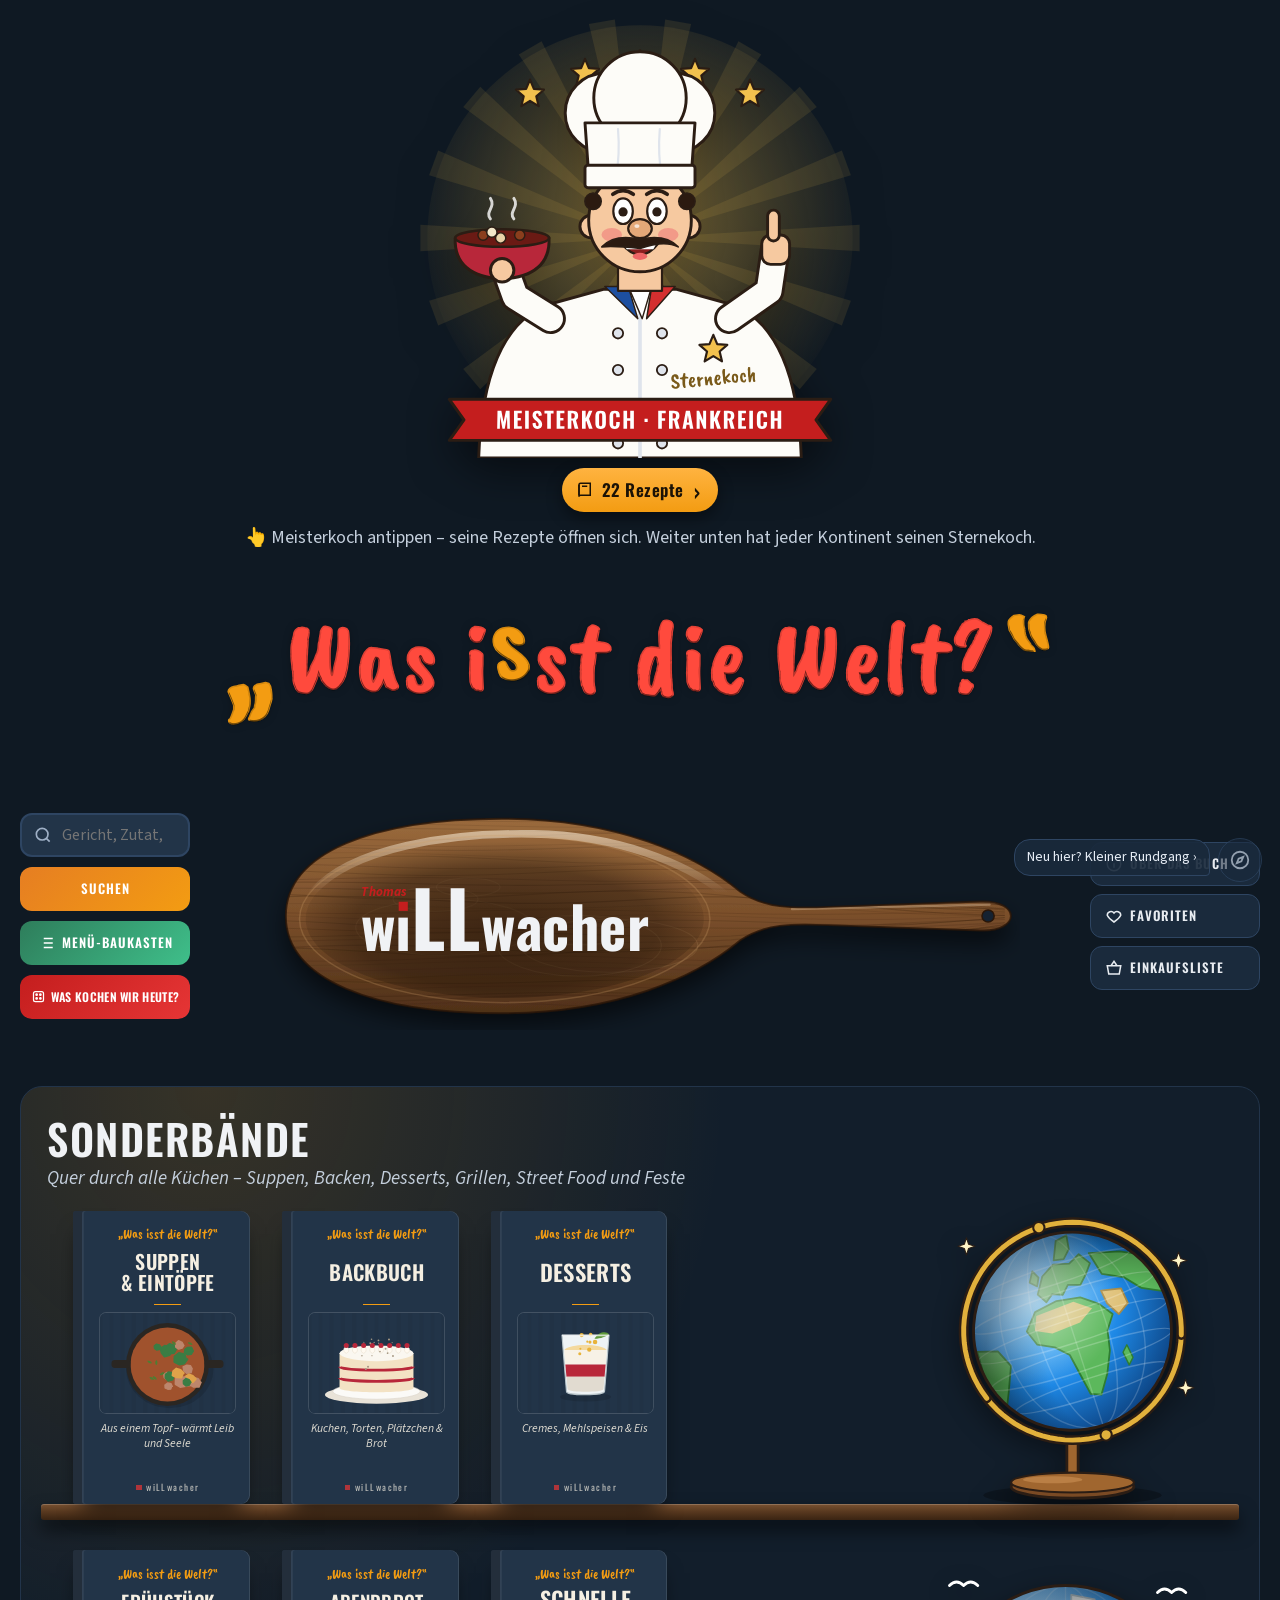
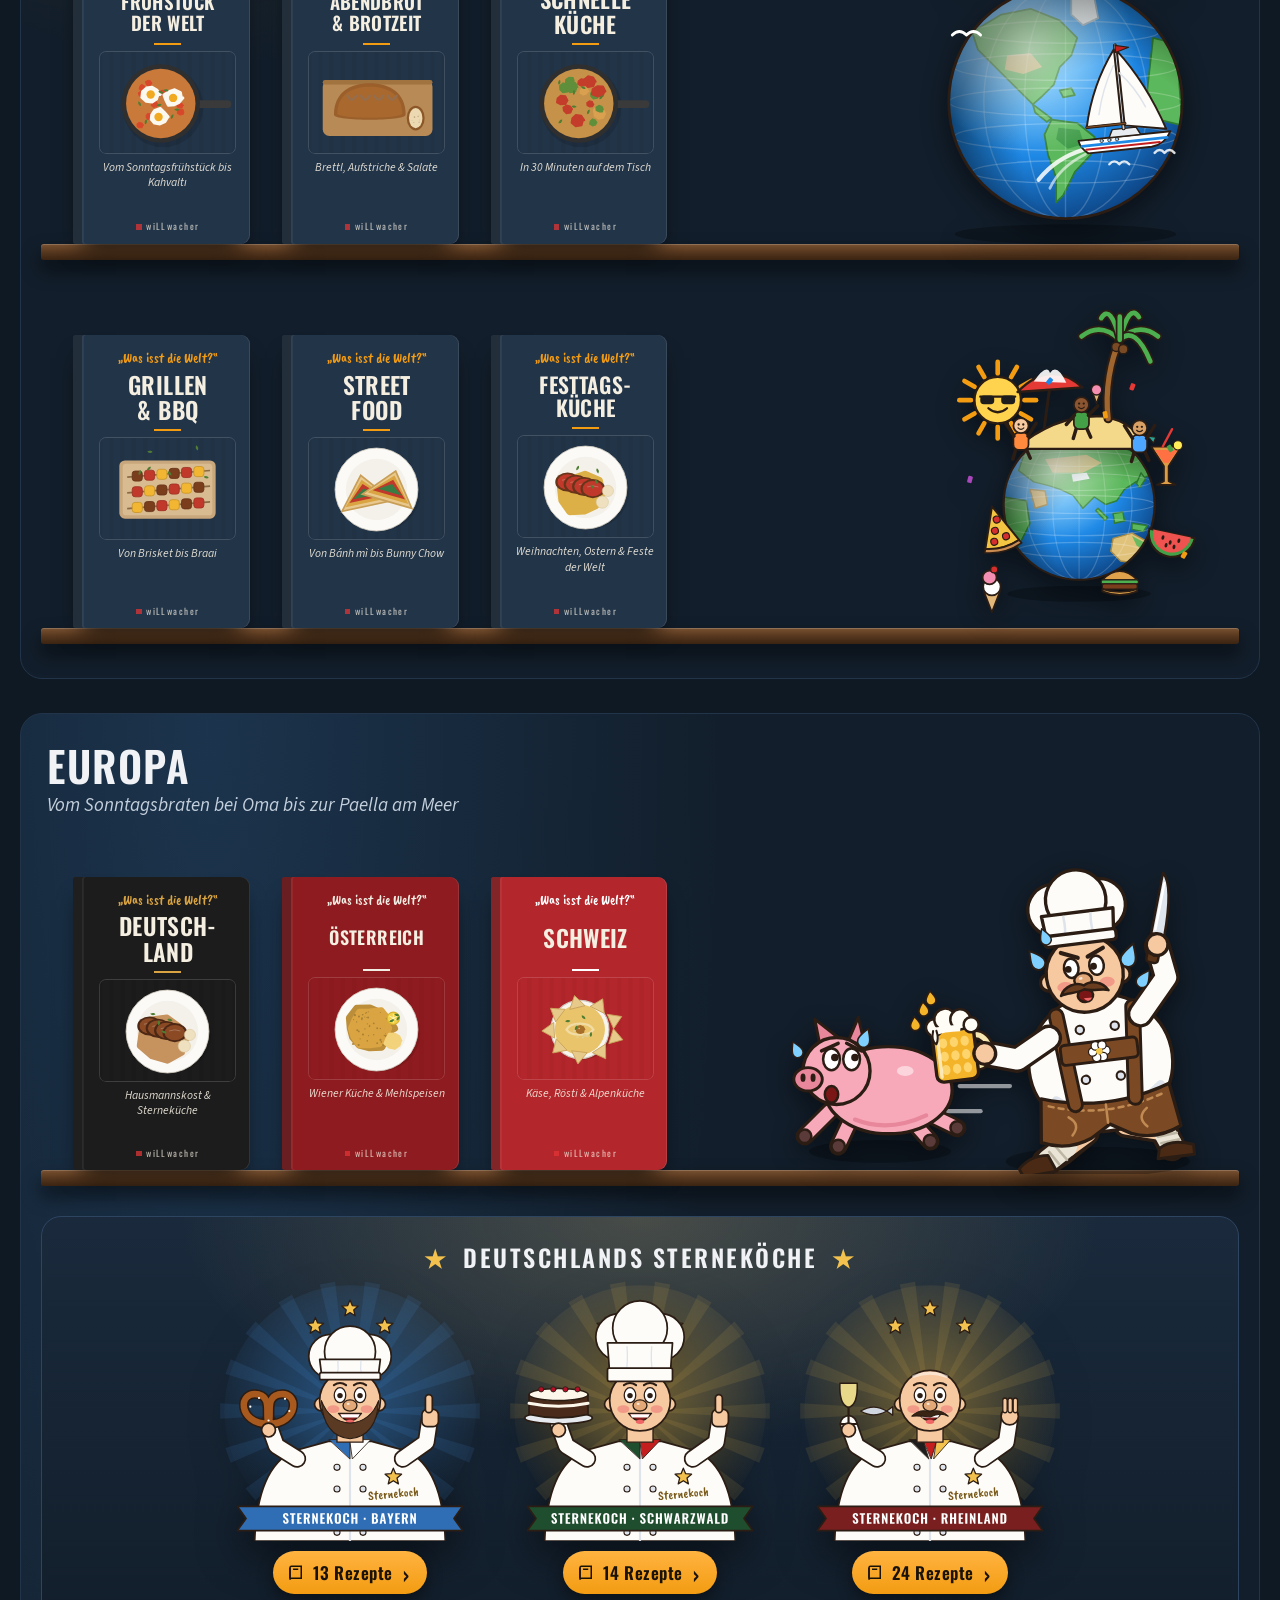
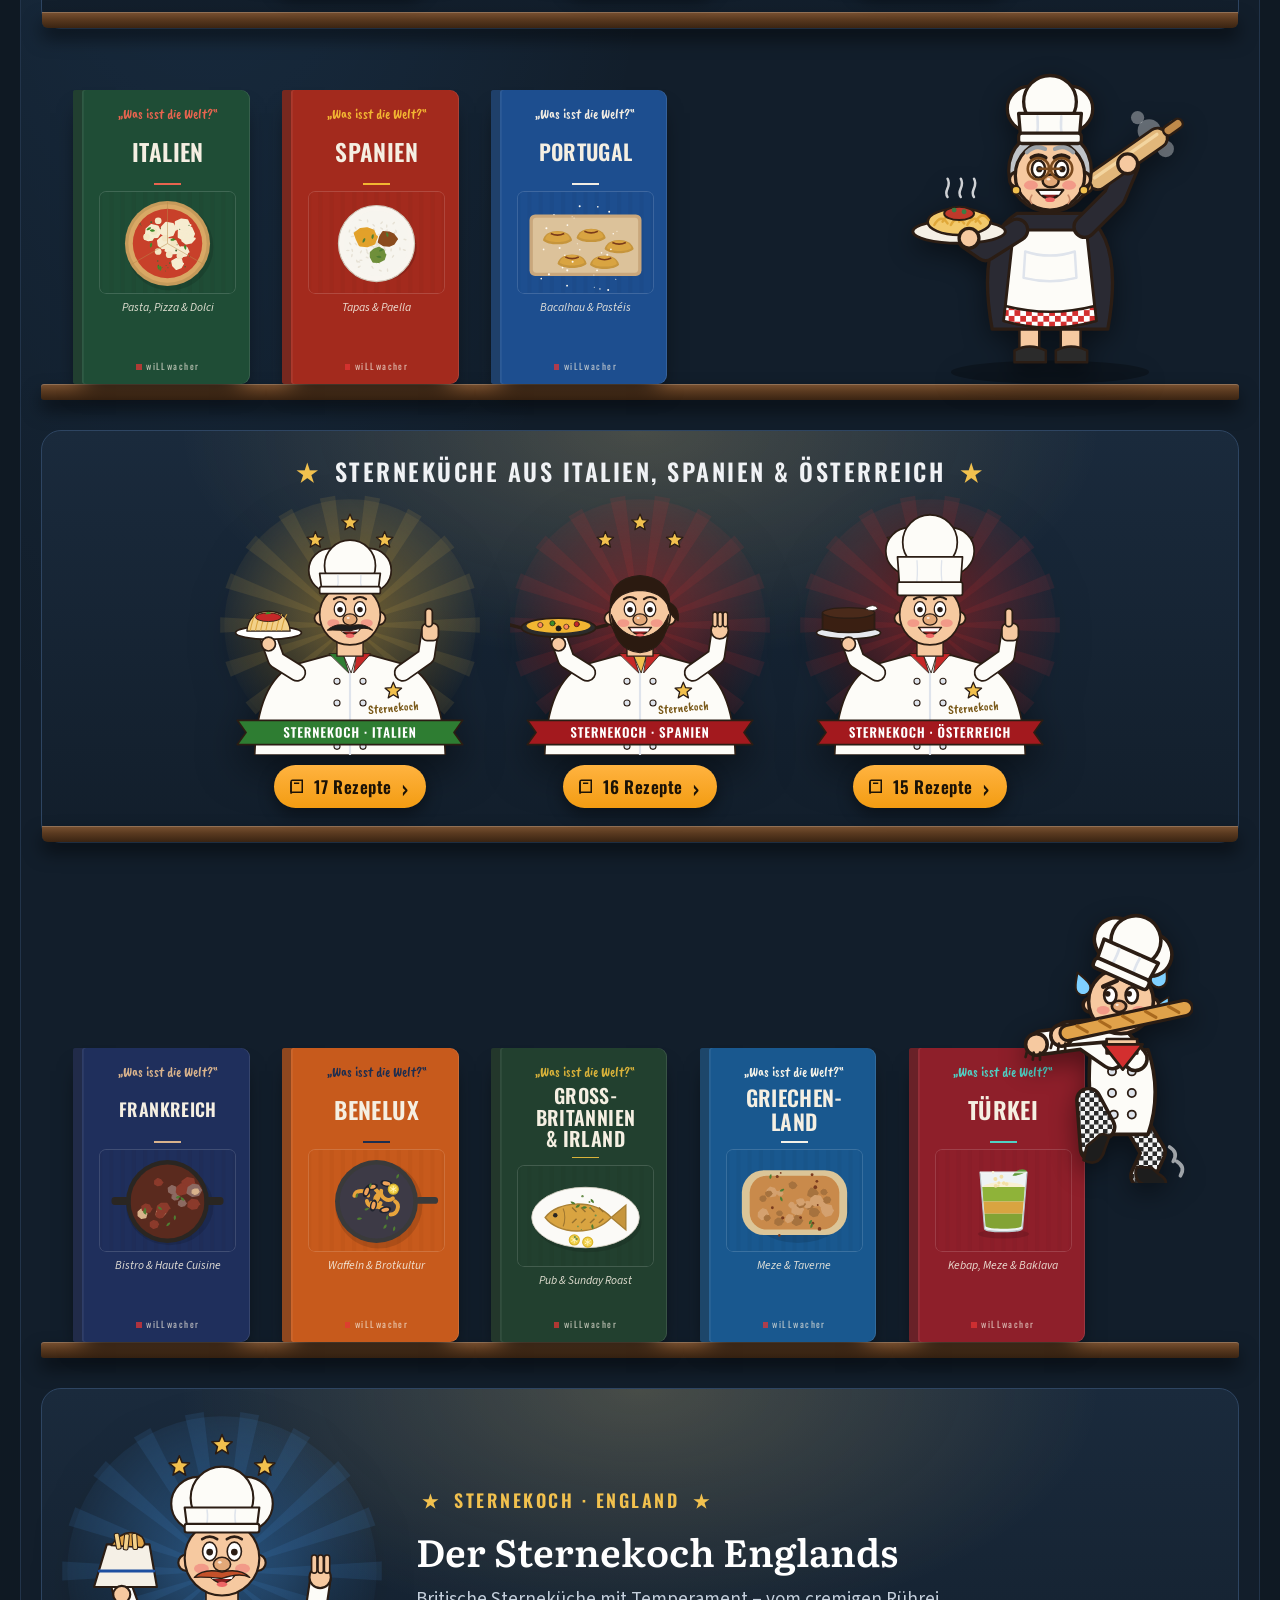
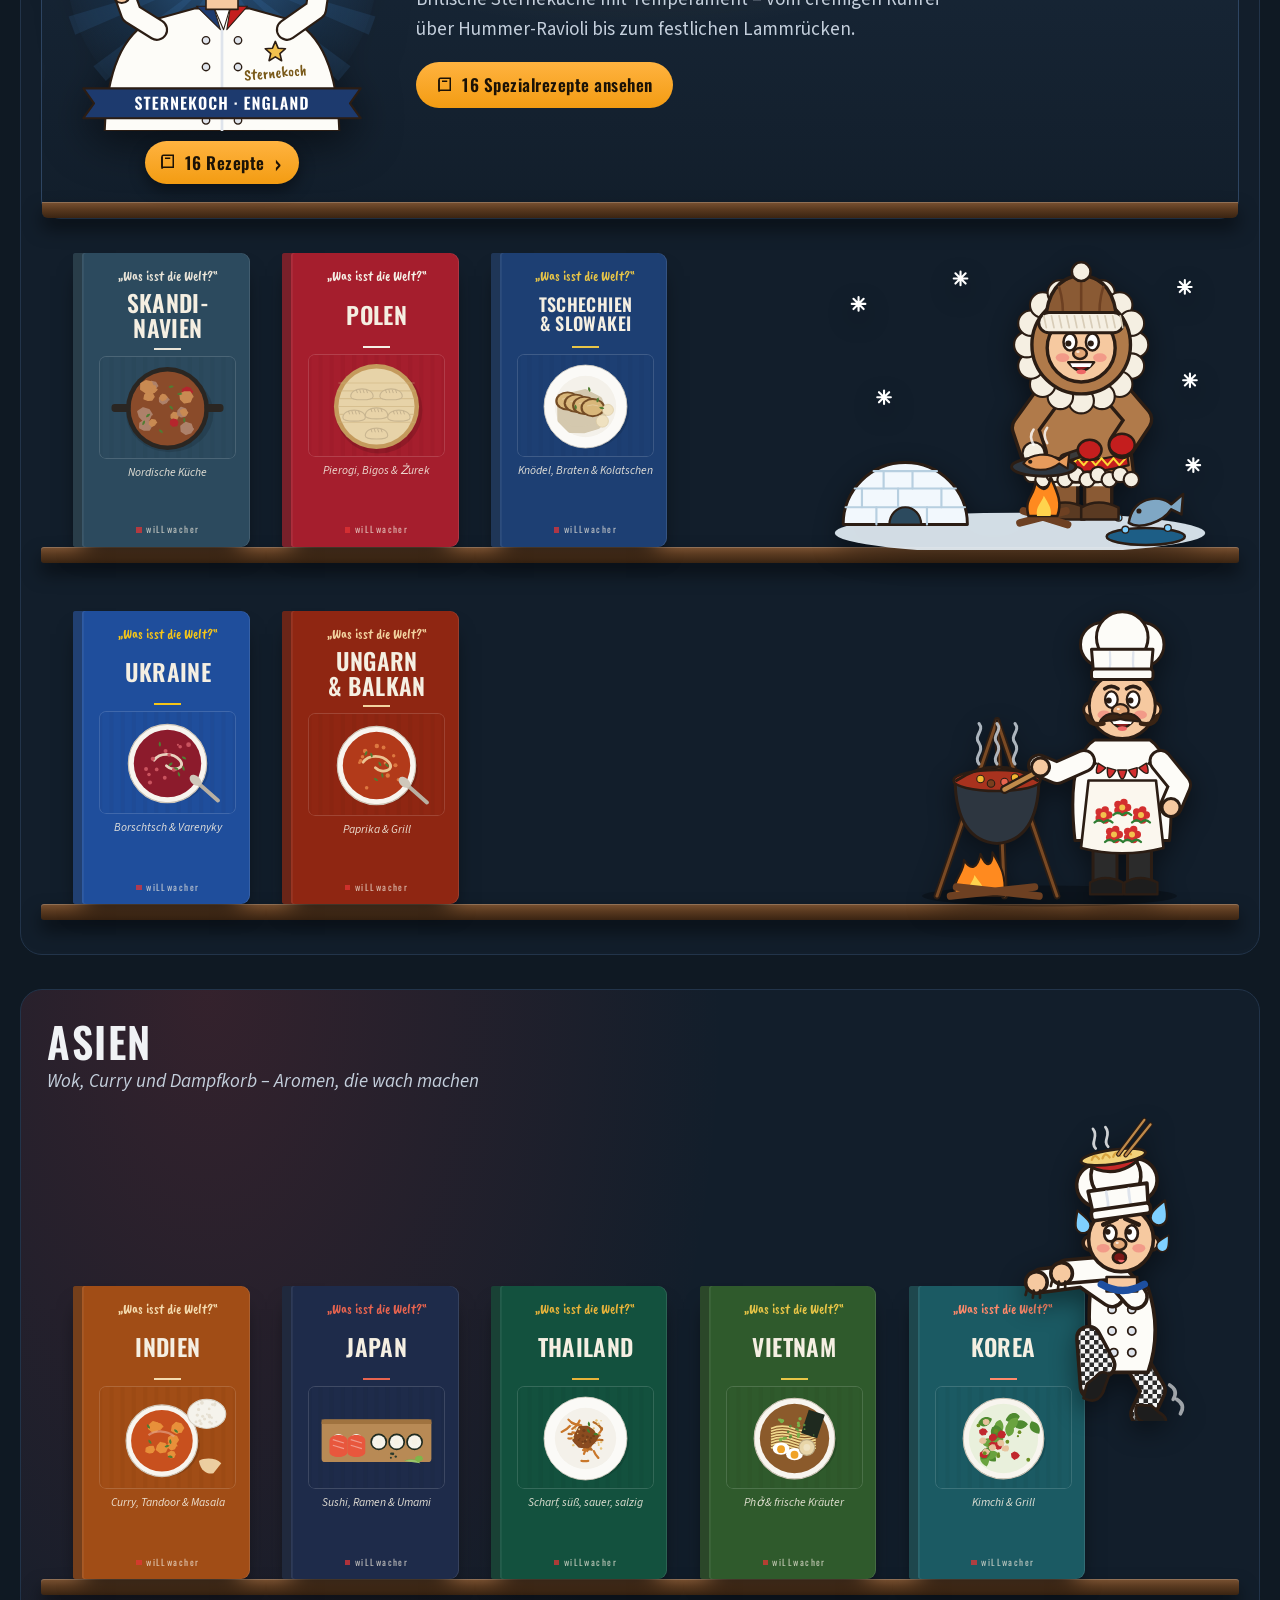
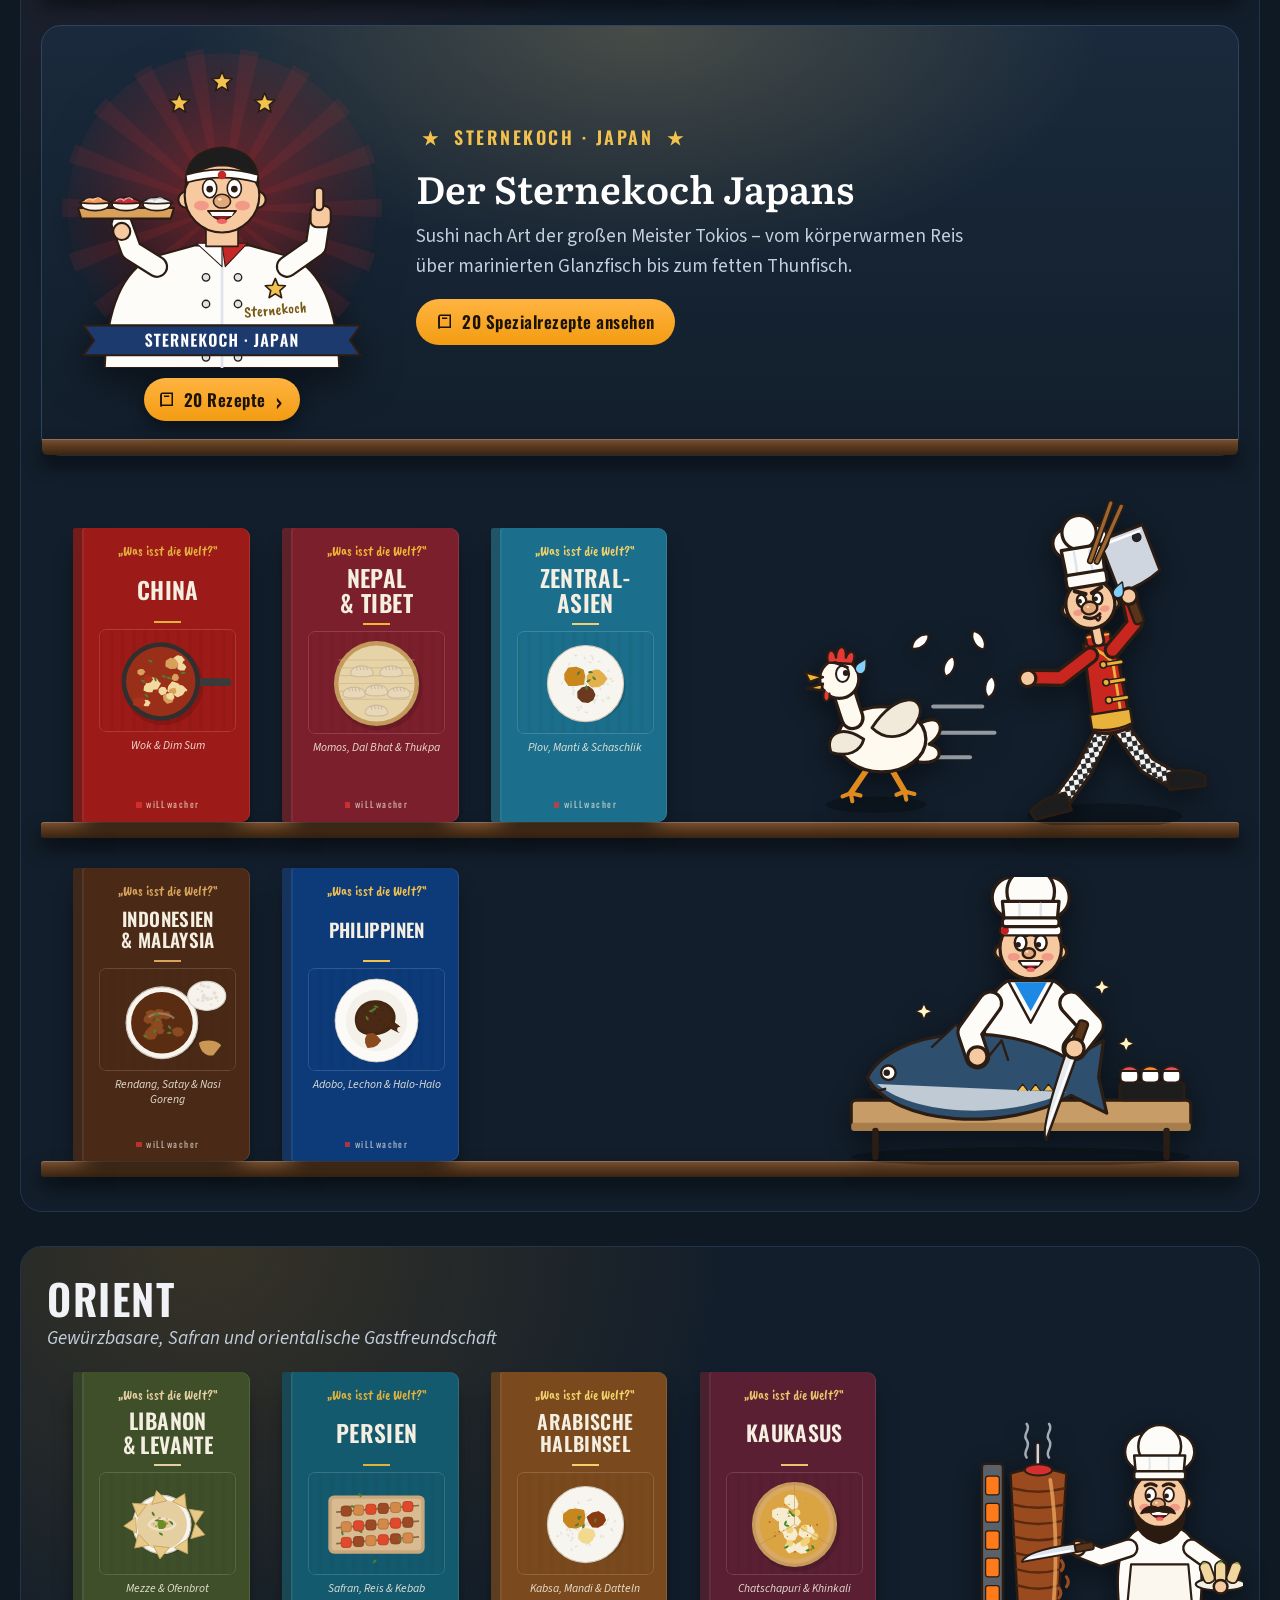
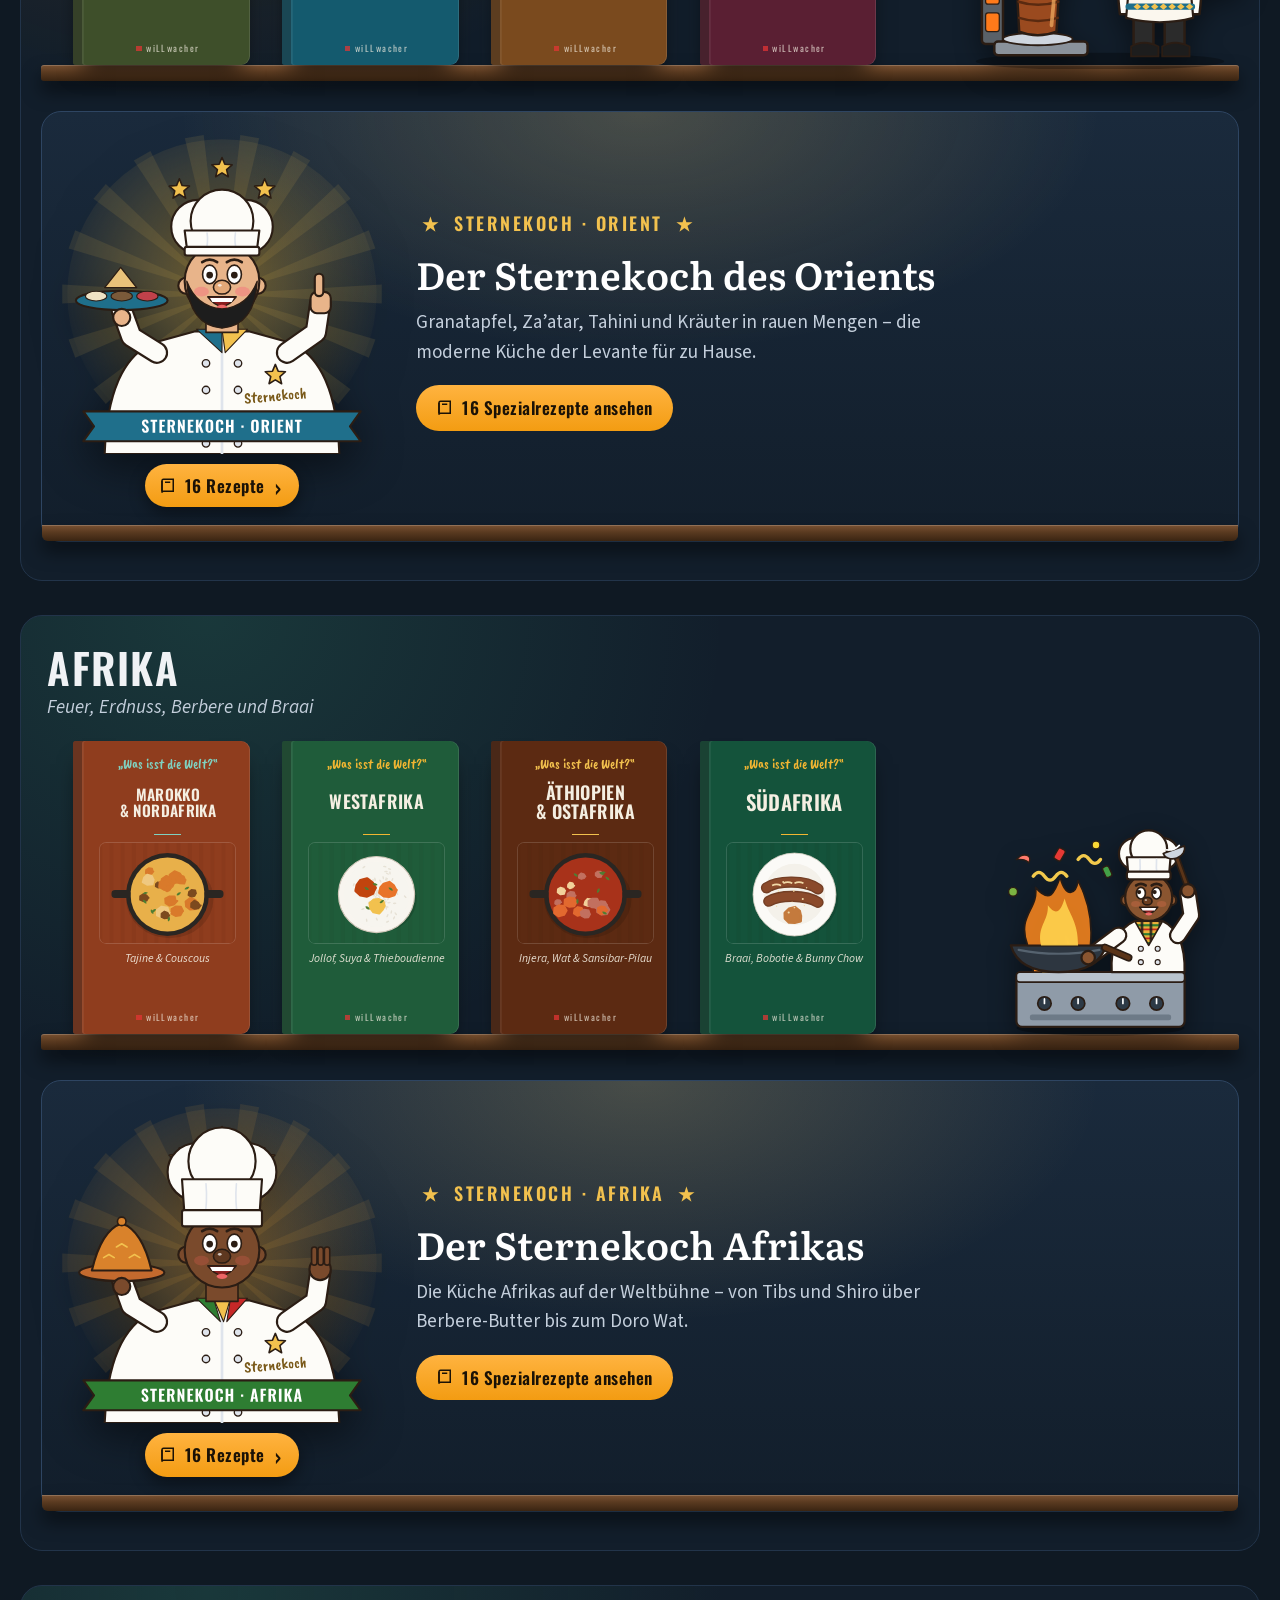
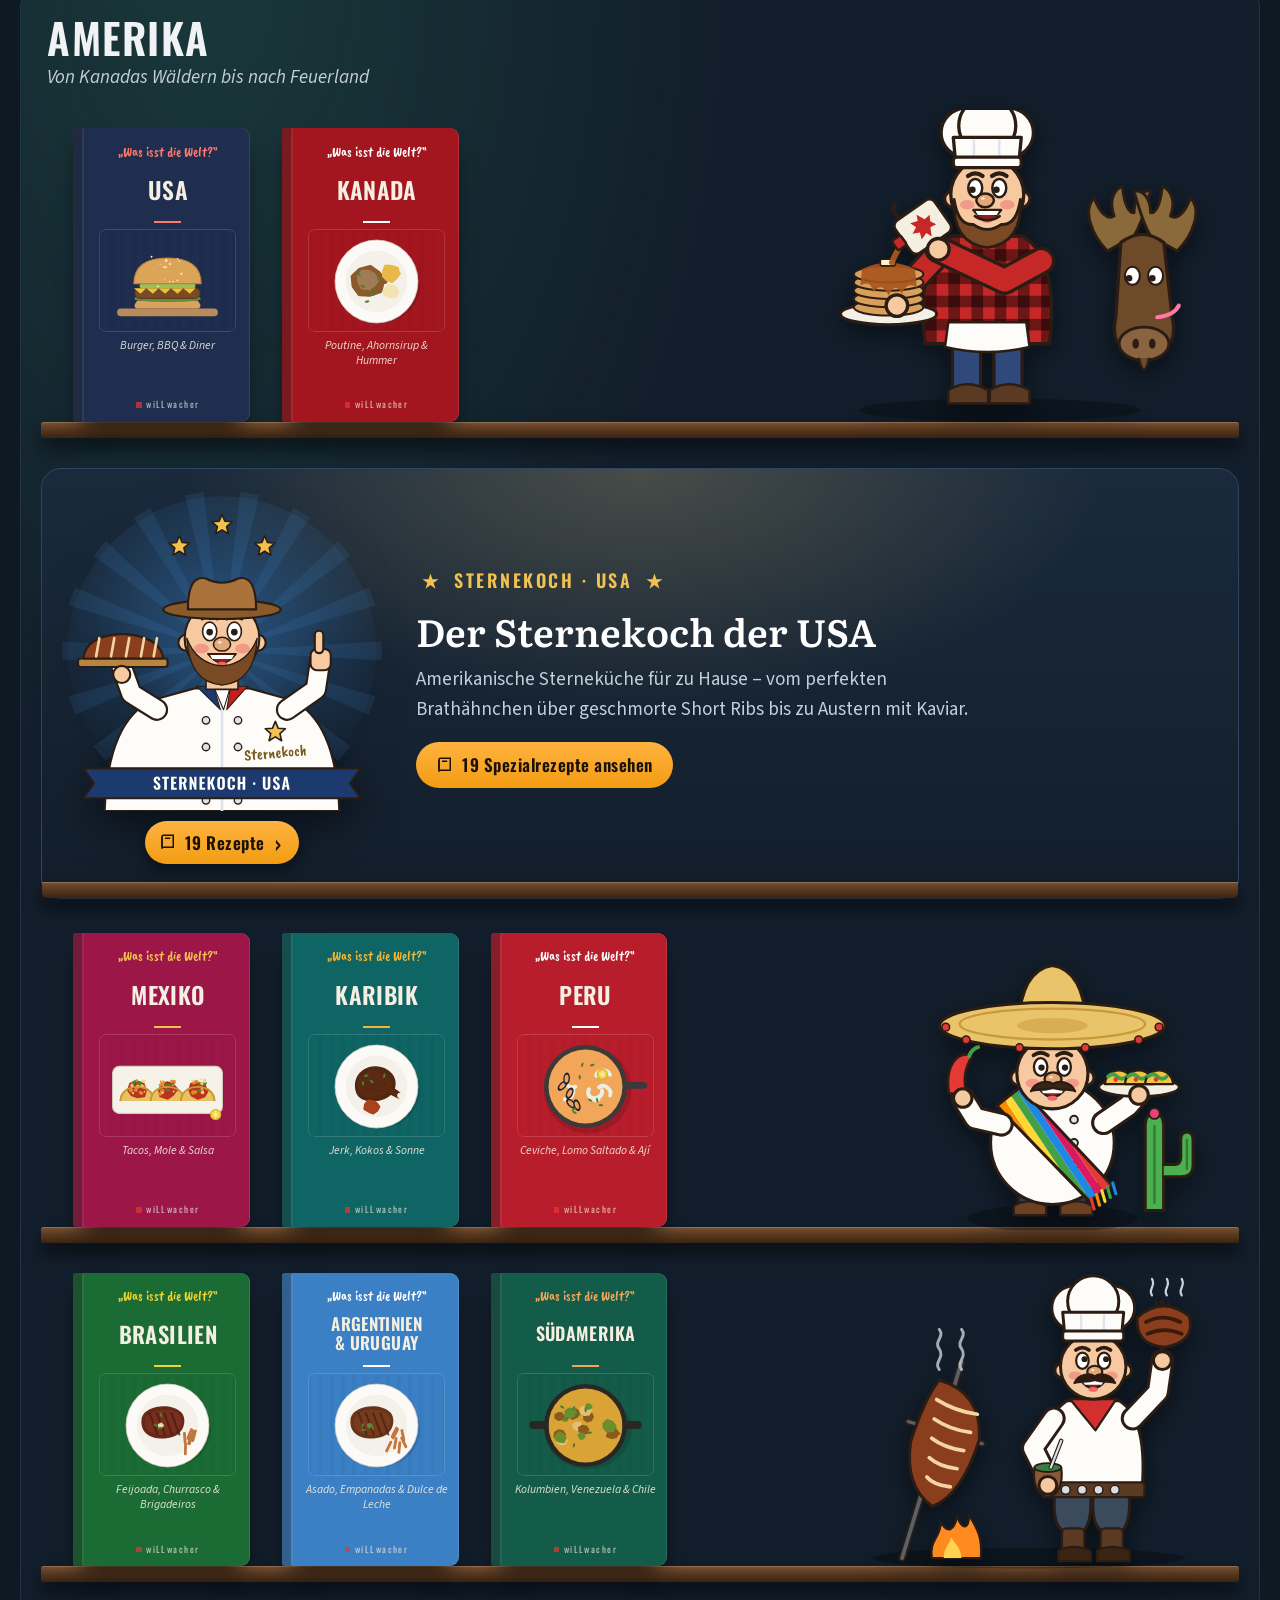
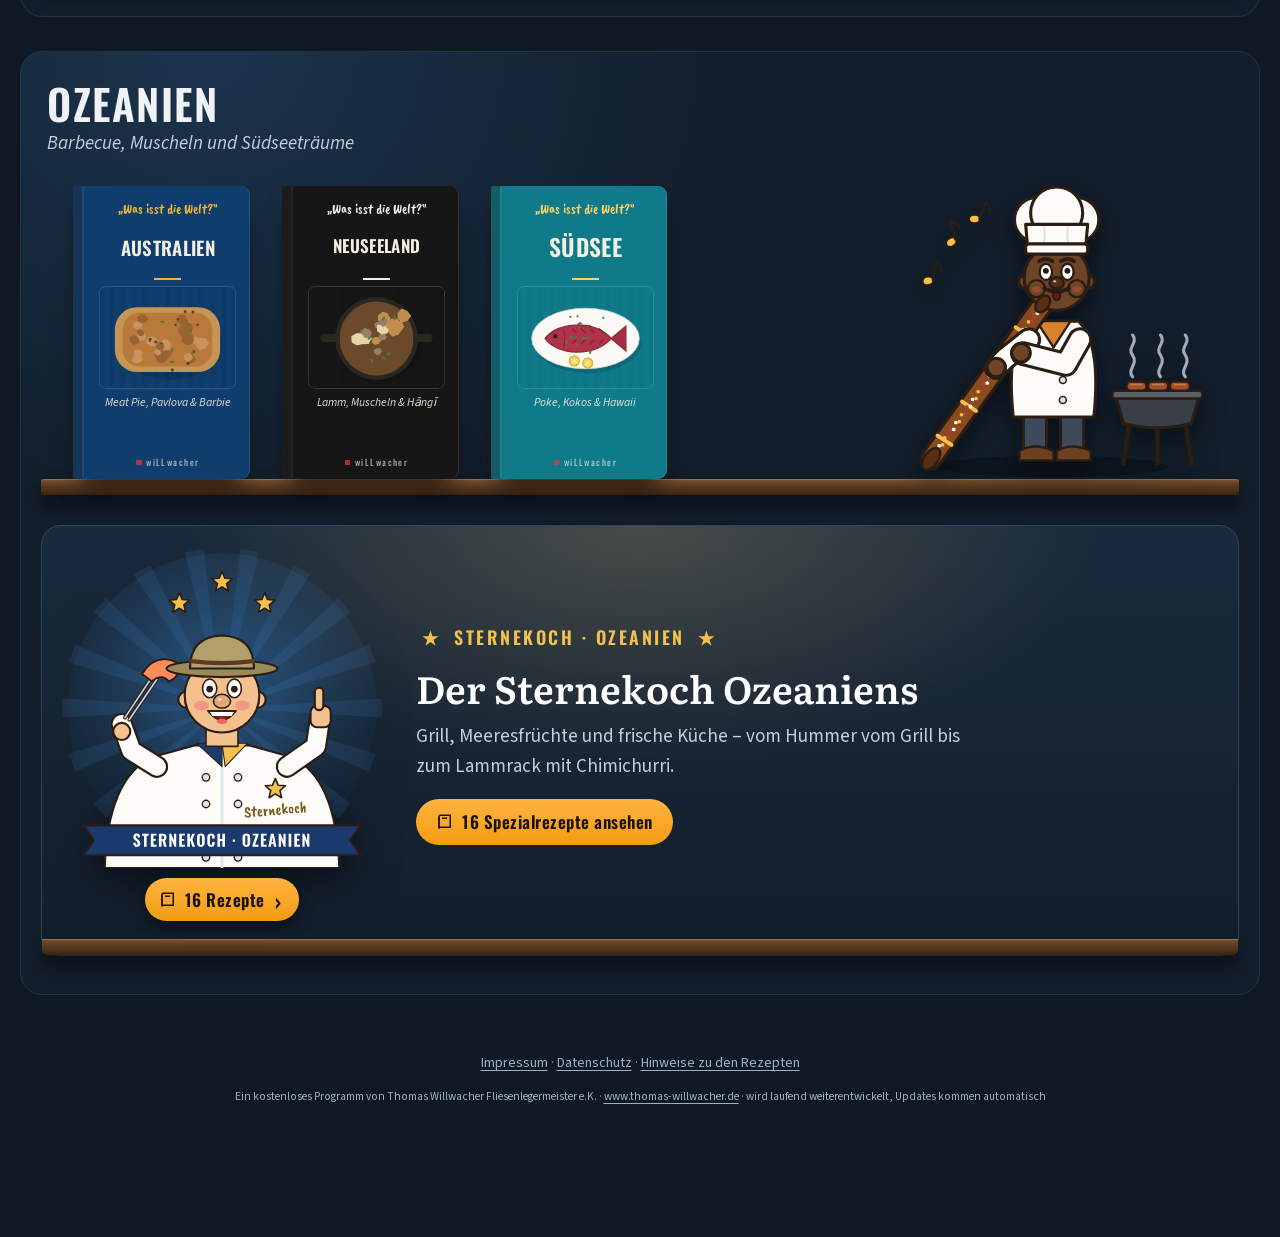
==== commit 356a6b36: "Öffentliche Fassung: Namen echter Köche aus Rezepttiteln und Texten entfernt 245 Rezepttitel ohne „n" ====
--- a/index.html
+++ b/index.html
@@ -9,18 +9,18 @@
 <link rel="manifest" href="manifest.json">
 <link rel="icon" href="icon-192.png">
 <link rel="apple-touch-icon" href="icon-192.png">
-<link rel="stylesheet" href="css/app.css?v=20261027-2215">
-<script>window.KB_VERSION = '20261027-2215';</script>
+<link rel="stylesheet" href="css/app.css?v=20261102-1800">
+<script>window.KB_VERSION = '20261102-1800';</script>
 </head>
 <body>
 <noscript>Das Kochbuch braucht JavaScript.</noscript>
-<script src="frei-config.js?v=20261027-2215"></script>
-<script src="js/kuechen.js?v=20261027-2215"></script>
-<script src="js/muster.js?v=20261027-2215"></script>
-<script src="js/bilder.js?v=20261027-2215"></script>
-<script src="daten/index.js?v=20261027-2215"></script>
-<script src="js/ki.js?v=20261027-2215"></script>
-<script src="js/sprache.js?v=20261027-2215"></script>
-<script src="js/app.js?v=20261027-2215"></script>
+<script src="frei-config.js?v=20261102-1800"></script>
+<script src="js/kuechen.js?v=20261102-1800"></script>
+<script src="js/muster.js?v=20261102-1800"></script>
+<script src="js/bilder.js?v=20261102-1800"></script>
+<script src="daten/index.js?v=20261102-1800"></script>
+<script src="js/ki.js?v=20261102-1800"></script>
+<script src="js/sprache.js?v=20261102-1800"></script>
+<script src="js/app.js?v=20261102-1800"></script>
 </body>
 </html>
--- a/css/app.css
+++ b/css/app.css
@@ -906,3 +906,16 @@
 @media (max-width: 700px) {
   .heute-karte .heute-schild { position: static; max-width: none; border-radius: 0 0 20px 20px; border-width: 1px 0 0; }
 }
+[hidden] { display: none !important; }
+/* Kochmodus auf dem Handy: nichts mehr über den Rand */
+.kochmodus { grid-template-columns: minmax(0, 1fr); }
+.kochmodus > * { min-width: 0; }
+@media (max-width: 700px) {
+  .km-kopf { gap: 8px; padding: 8px 10px; }
+  .km-kopf .knopf { padding: 0 10px; }
+  .km-kopf .km-sprachknopf span, .km-kopf .txt-z { display: none; }
+  .km-kopf .titel { font-size: 16px; }
+  .km-inhalt { padding: 16px 14px; }
+  .km-fuss { padding: 10px; }
+  .km-fuss .knopf { font-size: 16px; }
+}
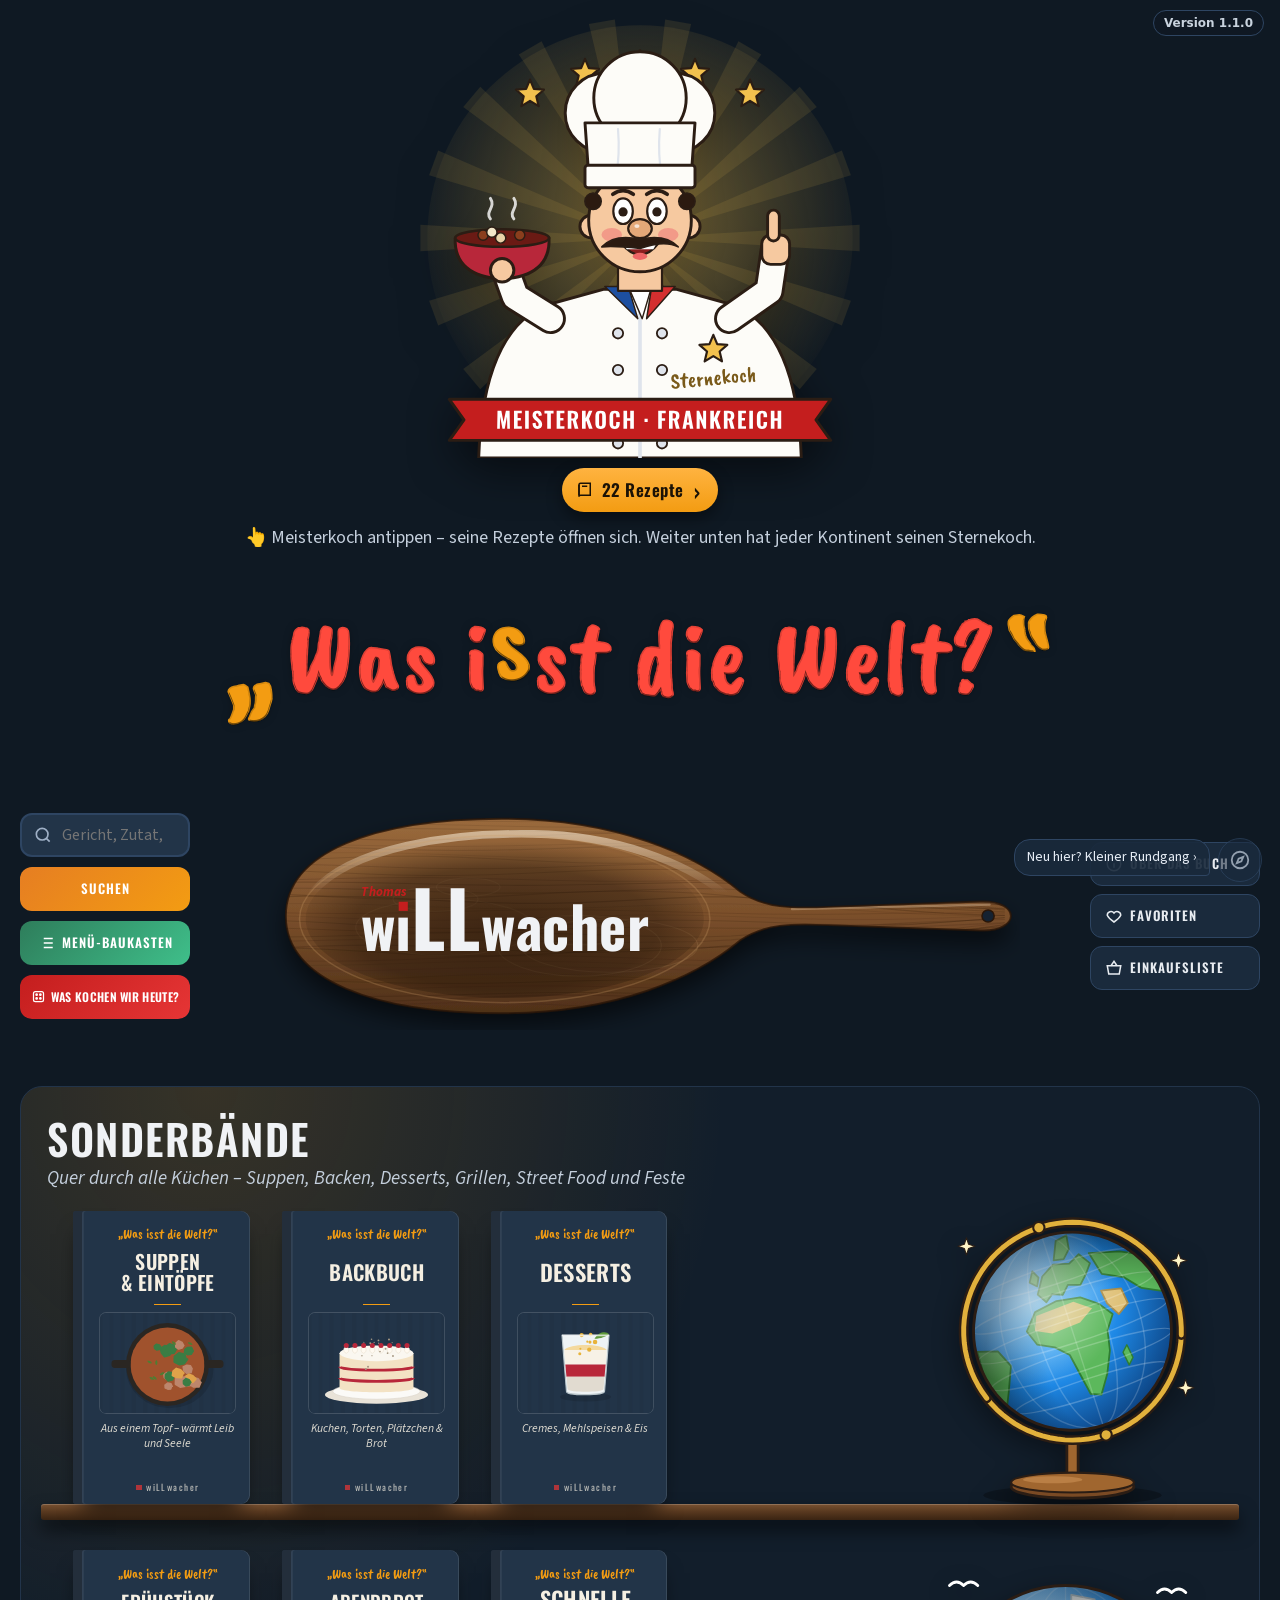
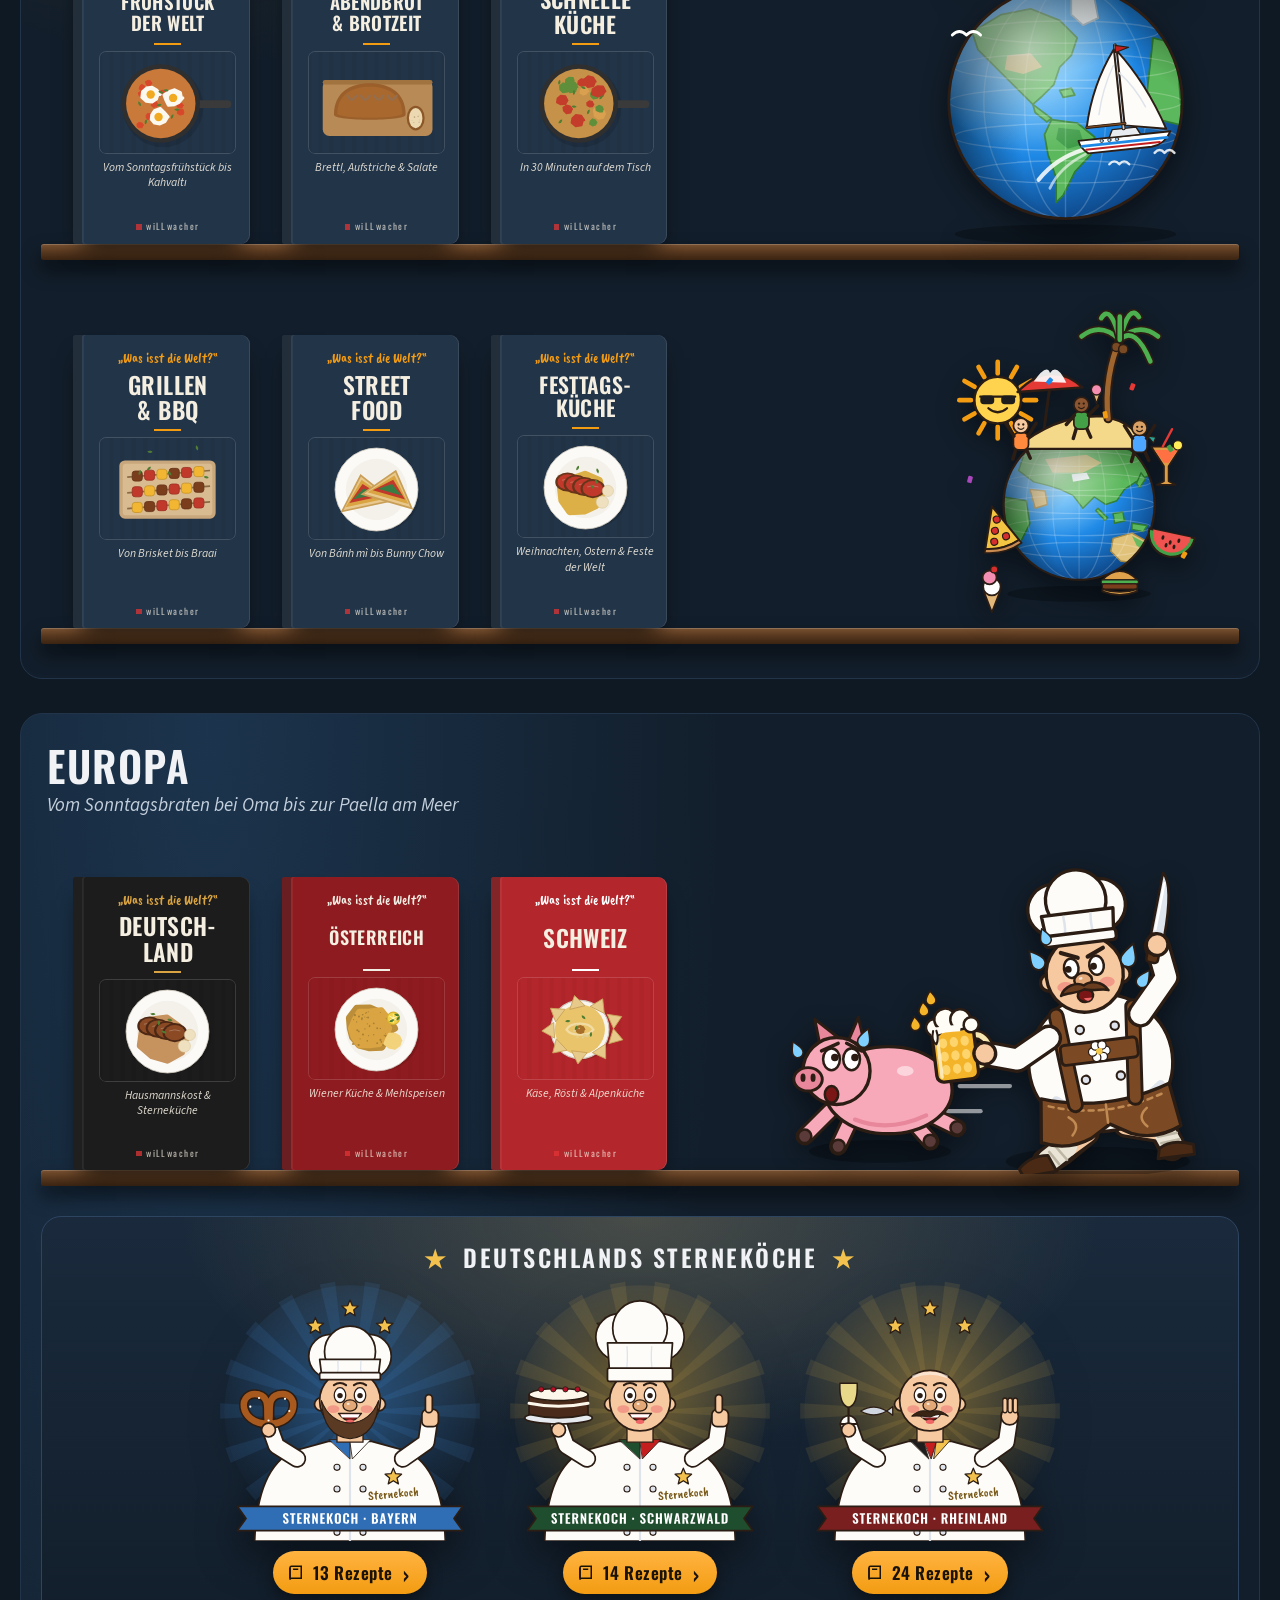
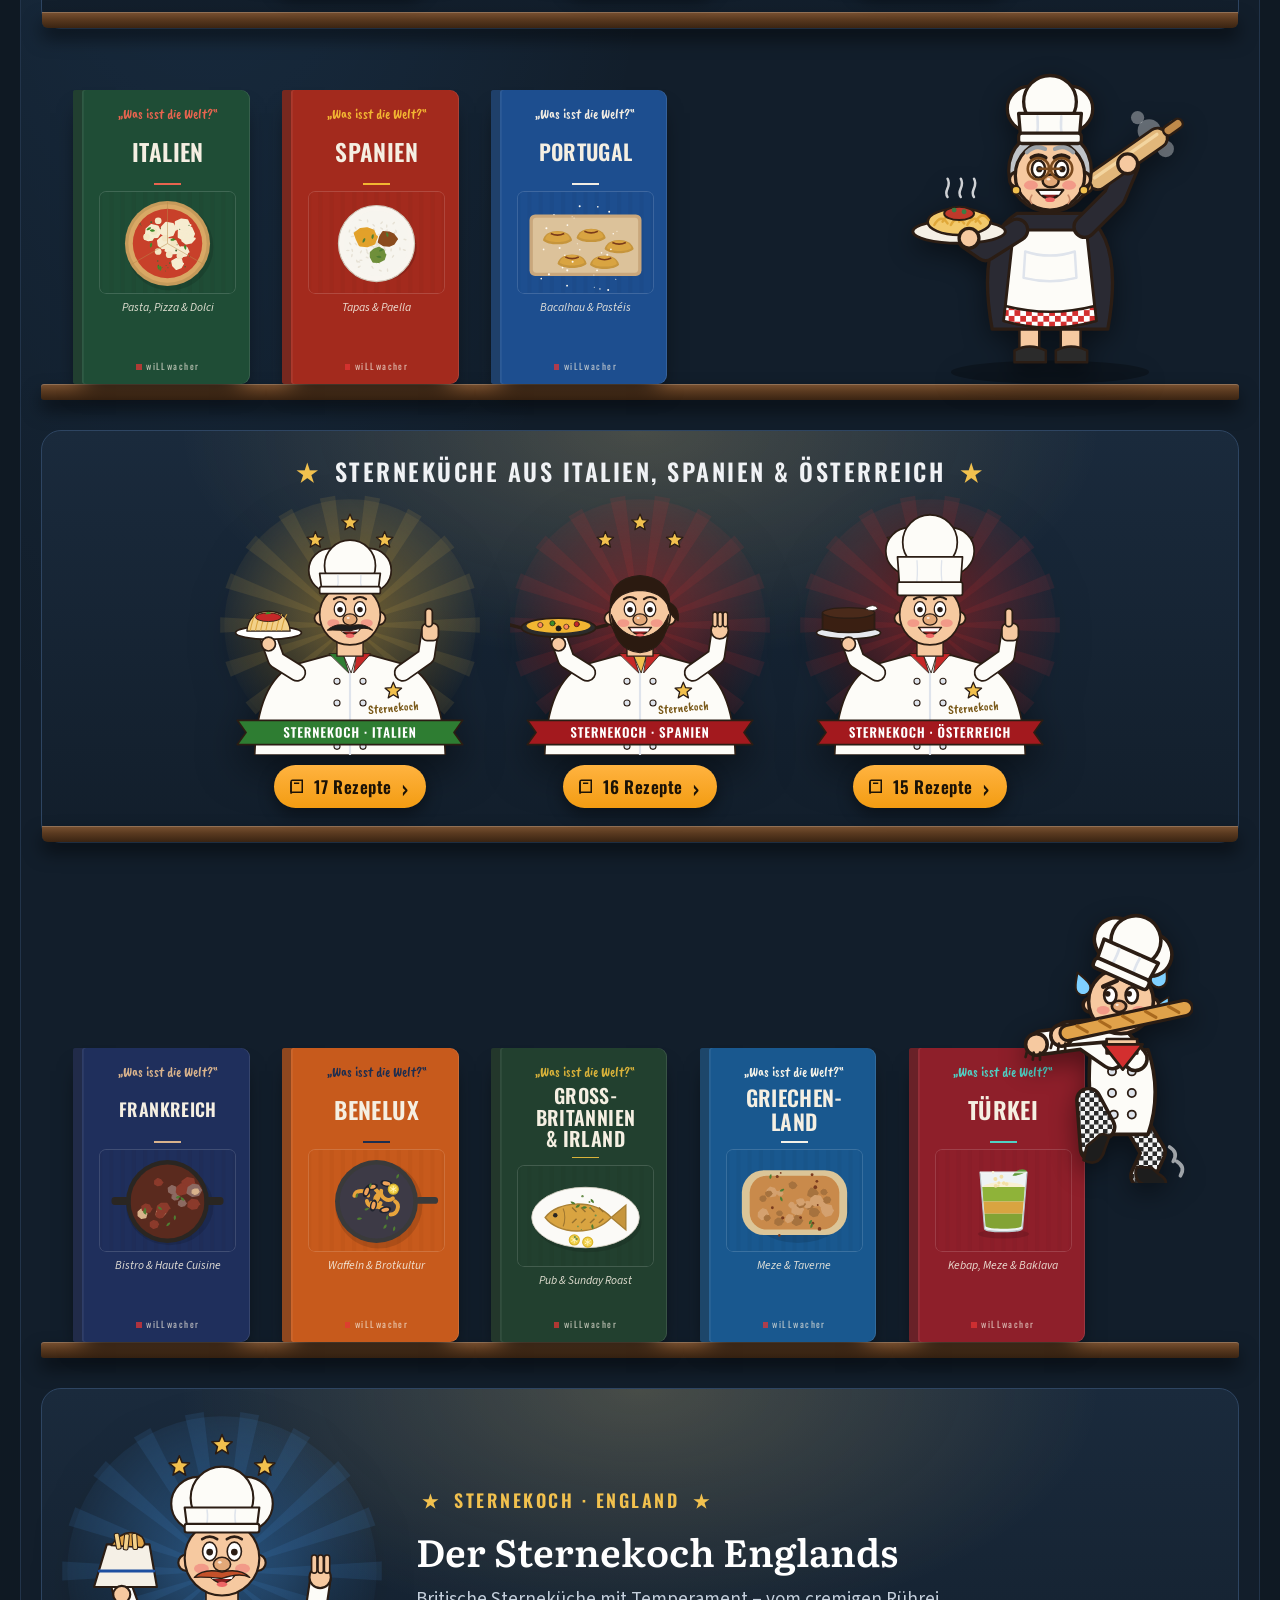
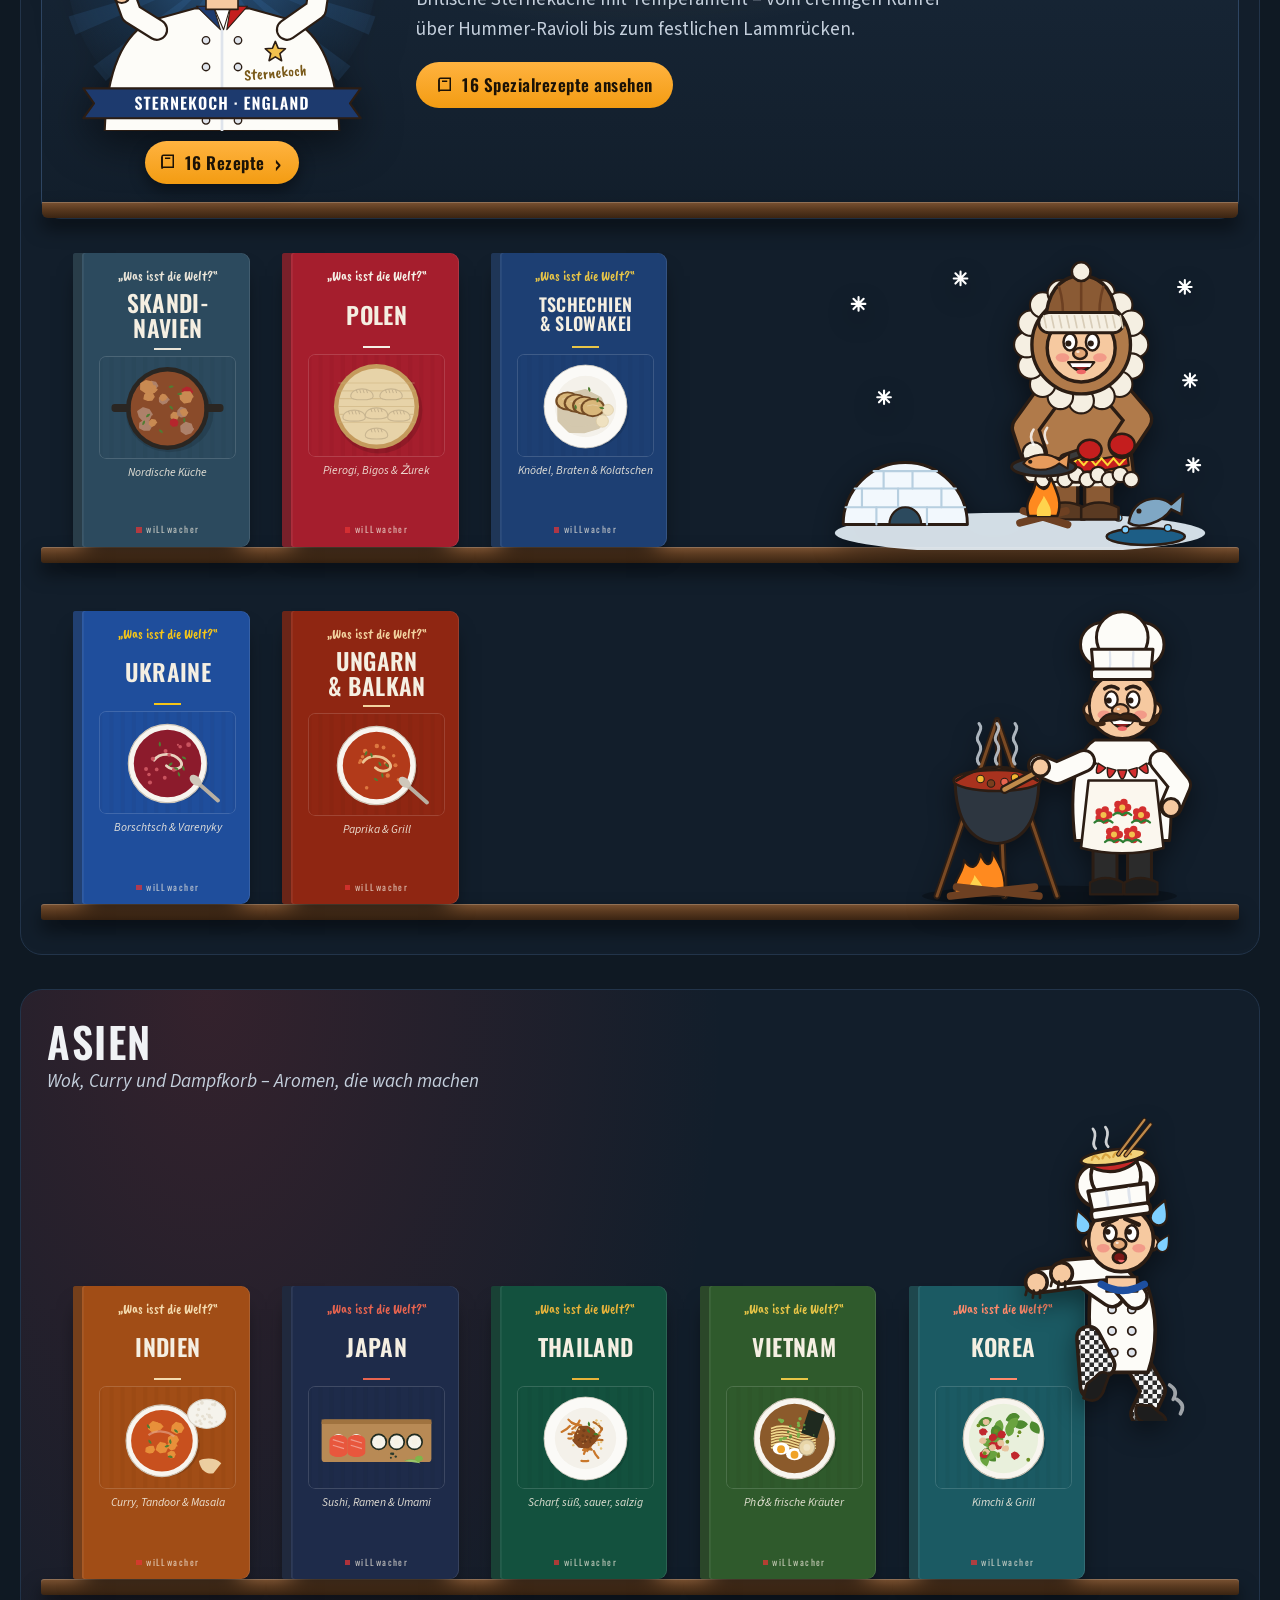
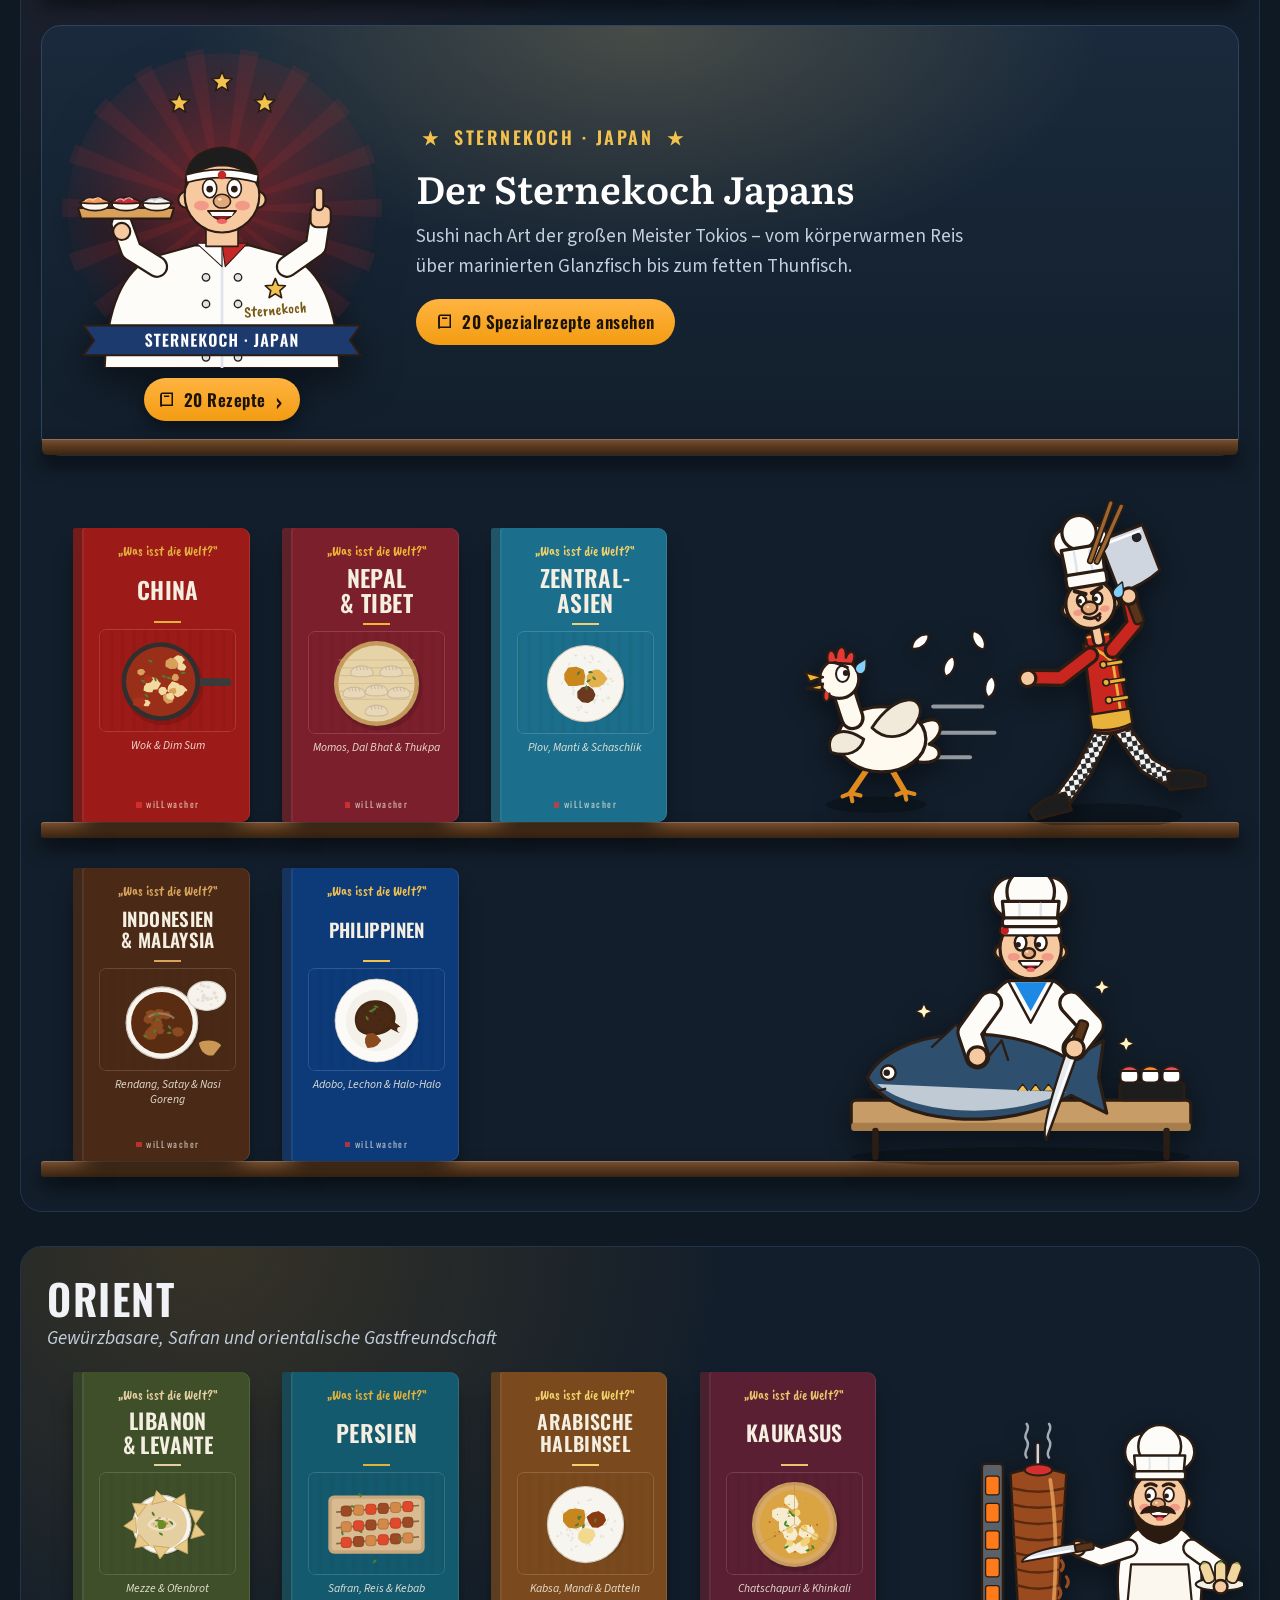
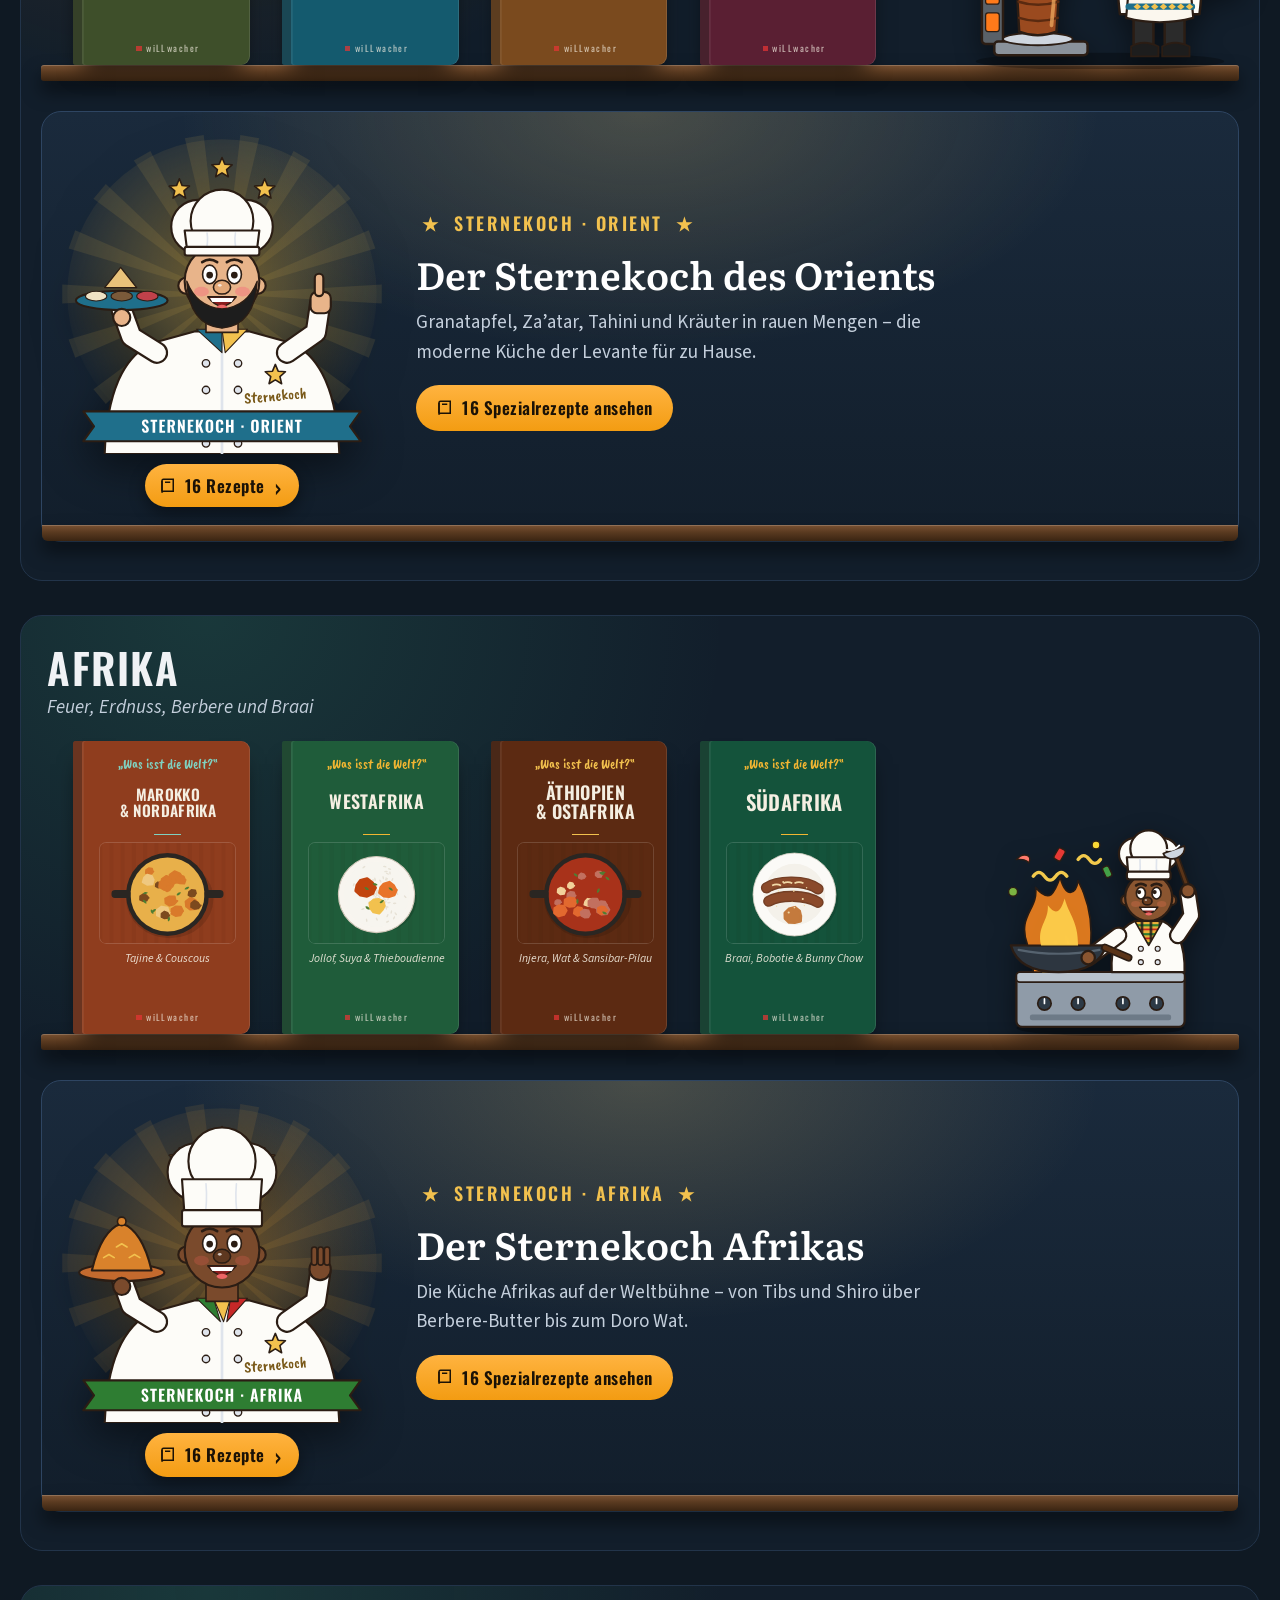
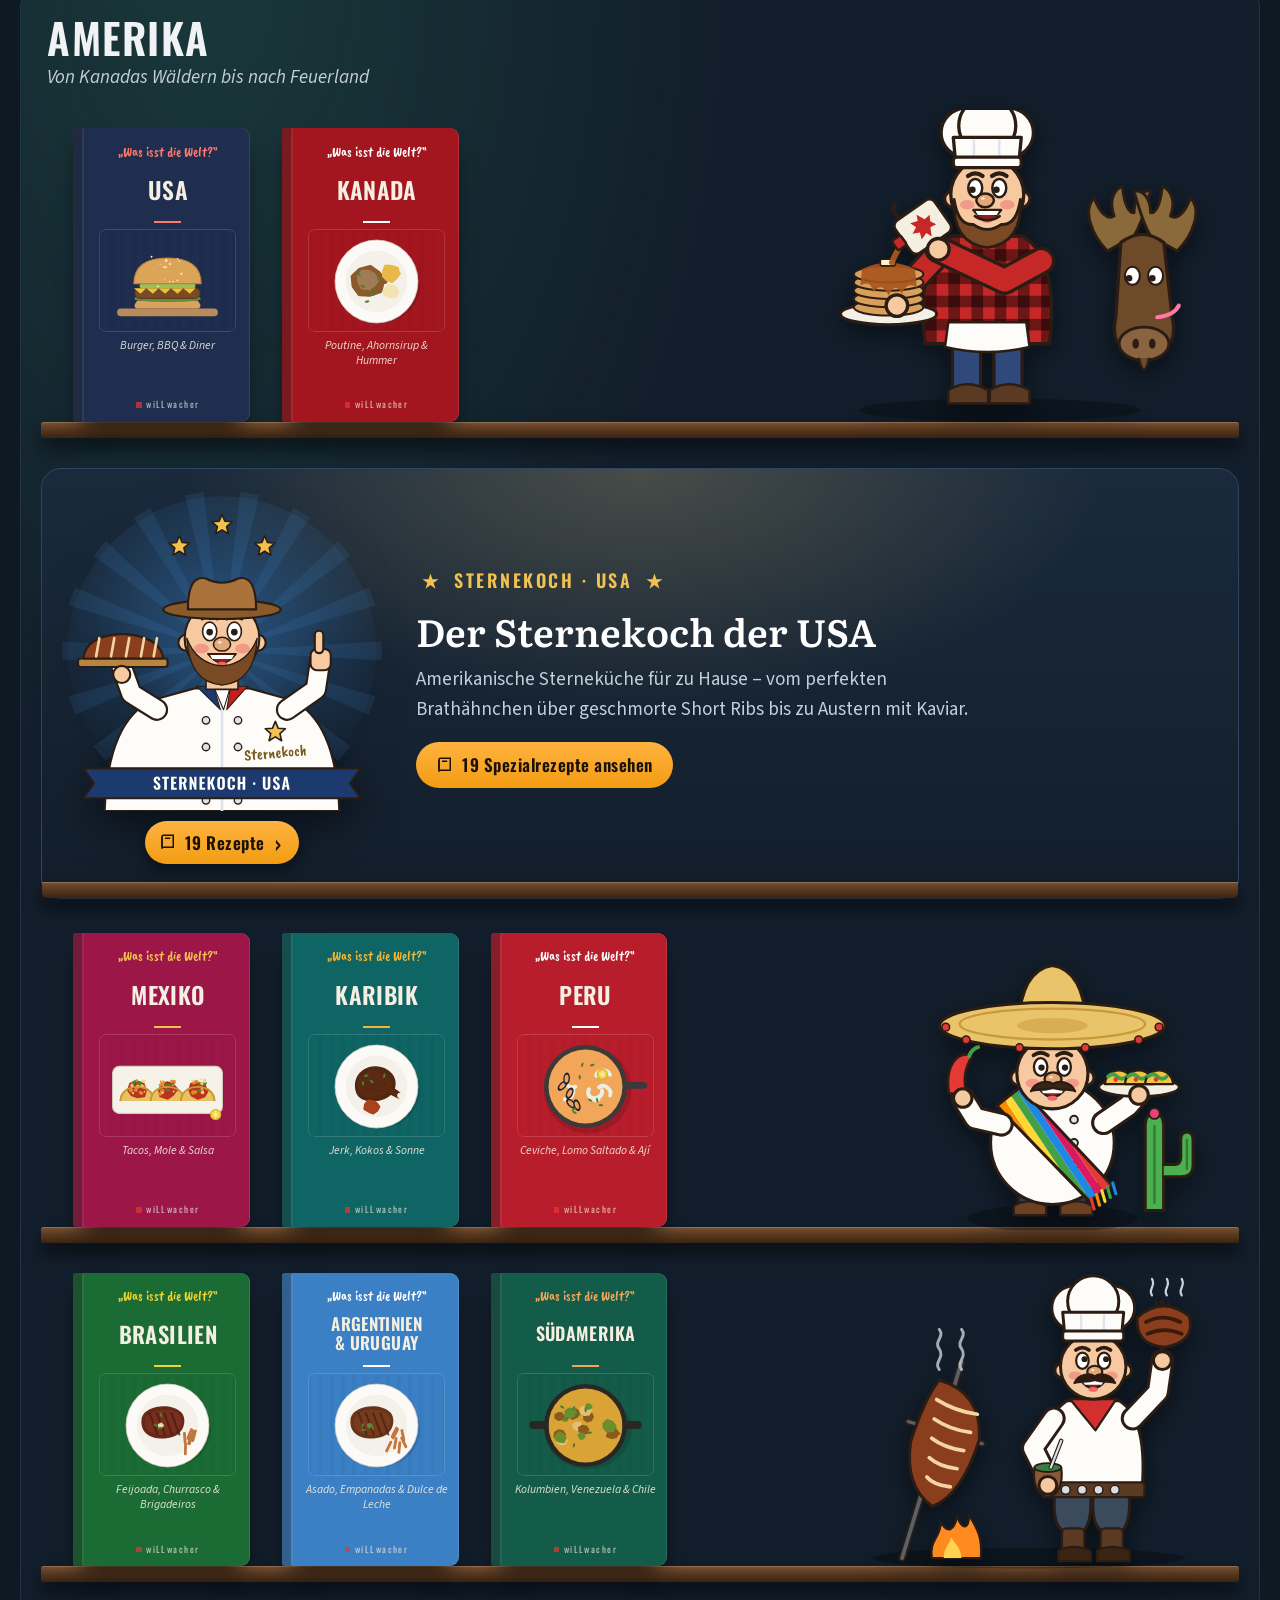
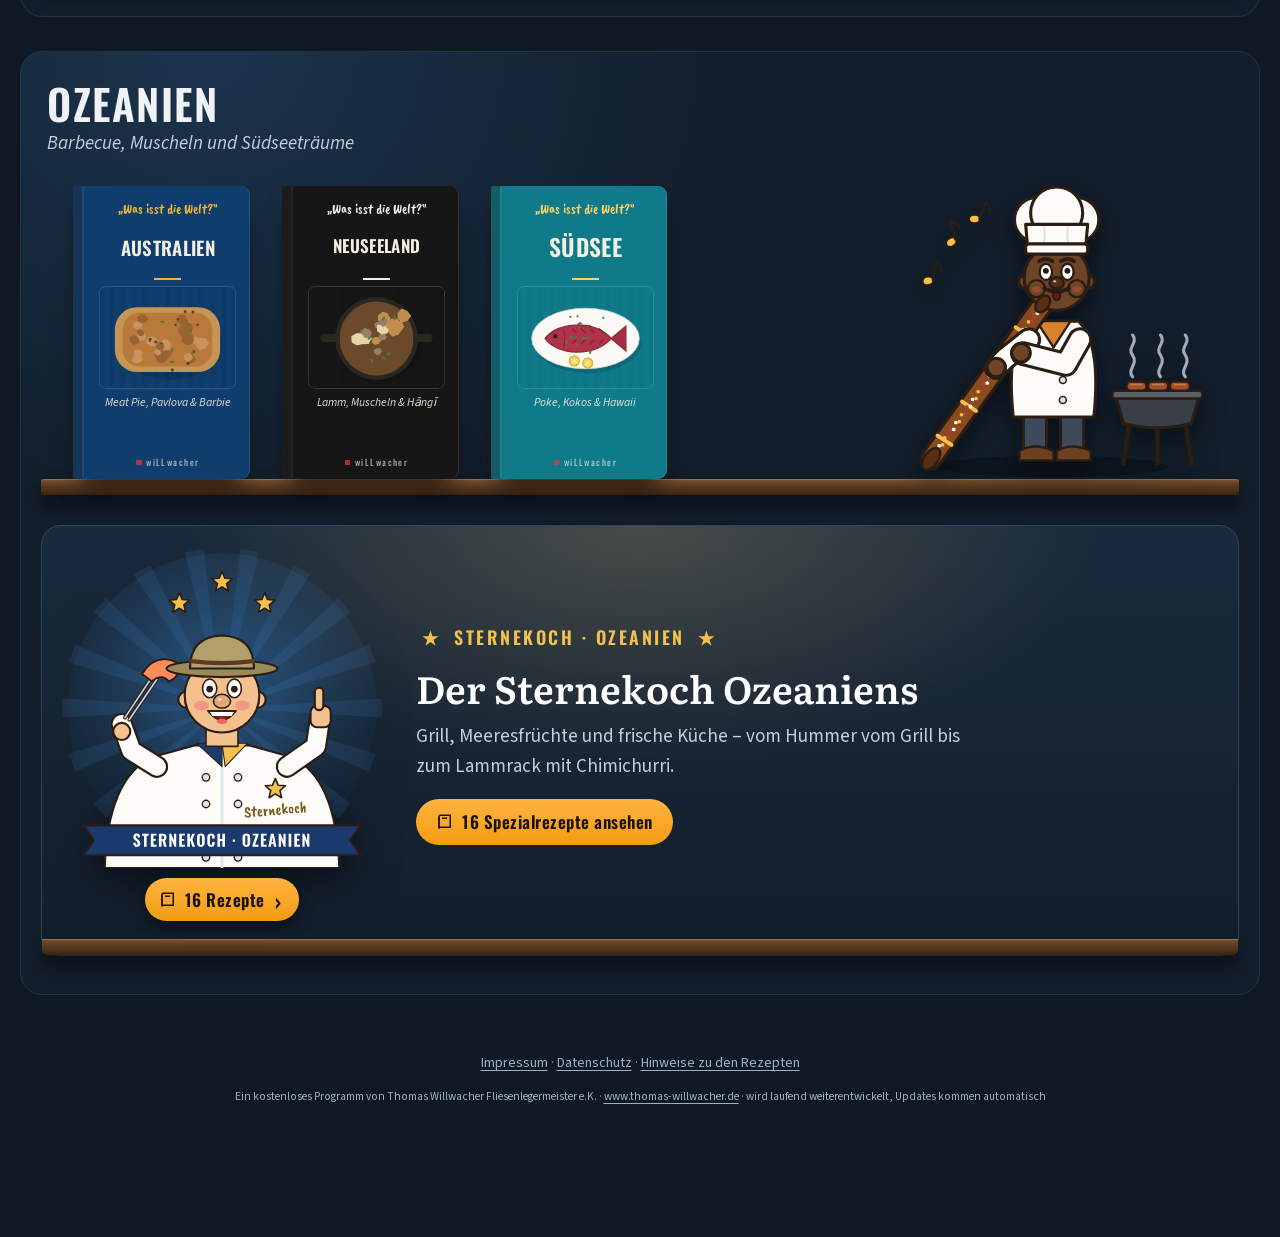
==== commit f61a50d0: "Version 1.1.0: Versionsnummer oben sichtbar, Hinweis „Neue Version – jetzt aktualisieren“ Neu verpac" ====
--- a/index.html
+++ b/index.html
@@ -5,22 +5,24 @@
 <meta name="viewport" content="width=device-width, initial-scale=1, viewport-fit=cover">
 <title>Was isst die Welt?</title>
 <meta name="description" content="„Was isst die Welt?“ – das Kochbuch von Thomas Willwacher: Rezepte aus aller Welt, ausführlich Schritt für Schritt erklärt.">
+<meta name="tw-version" content="1.1.0">
 <meta name="theme-color" content="#0f1923">
 <link rel="manifest" href="manifest.json">
 <link rel="icon" href="icon-192.png">
 <link rel="apple-touch-icon" href="icon-192.png">
-<link rel="stylesheet" href="css/app.css?v=20261102-1800">
-<script>window.KB_VERSION = '20261102-1800';</script>
+<link rel="stylesheet" href="css/app.css?v=20261104-1200">
+<script>window.KB_VERSION = '20261104-1200';</script>
 </head>
 <body>
 <noscript>Das Kochbuch braucht JavaScript.</noscript>
-<script src="frei-config.js?v=20261102-1800"></script>
-<script src="js/kuechen.js?v=20261102-1800"></script>
-<script src="js/muster.js?v=20261102-1800"></script>
-<script src="js/bilder.js?v=20261102-1800"></script>
-<script src="daten/index.js?v=20261102-1800"></script>
-<script src="js/ki.js?v=20261102-1800"></script>
-<script src="js/sprache.js?v=20261102-1800"></script>
-<script src="js/app.js?v=20261102-1800"></script>
+<script src="frei-config.js?v=20261104-1200"></script>
+<script src="js/kuechen.js?v=20261104-1200"></script>
+<script src="js/muster.js?v=20261104-1200"></script>
+<script src="js/bilder.js?v=20261104-1200"></script>
+<script src="daten/index.js?v=20261104-1200"></script>
+<script src="js/ki.js?v=20261104-1200"></script>
+<script src="js/sprache.js?v=20261104-1200"></script>
+<script src="js/app.js?v=20261104-1200"></script>
+<script defer src="lib/tw-version.js?v=20261104-1200"></script>
 </body>
 </html>
--- a/css/app.css
+++ b/css/app.css
@@ -919,3 +919,22 @@
   .km-fuss { padding: 10px; }
   .km-fuss .knopf { font-size: 16px; }
 }
+
+/* Versionsanzeige oben rechts (gemeinsamer Baustein lib/tw-version.js, 04.11.2026) */
+.kopf .kb-version { flex: none; margin-left: auto; background: rgba(15,25,35,.55); border-color: var(--linie); color: #c9d3de; }
+.nav + .kb-version { margin-left: 0; }
+body.ist-start main { position: relative; }
+main .kb-version-start { position: absolute; top: 10px; right: 16px; z-index: 3; background: rgba(15,25,35,.75); border-color: var(--linie); color: #c9d3de; }
+/* Tablet/Handy: Pille hängt klein an der Unterkante der Kopfleiste – nimmt Suche und Menü keinen Platz */
+@media (max-width: 1250px) {
+  .kopf .kb-version { position: absolute; right: 16px; bottom: -10px; font-size: 10.5px; padding: 2px 9px; background: #13202e; z-index: 2; }
+}
+@media (max-width: 760px) {
+  main .kb-version-start { top: 6px; right: 10px; font-size: 10.5px; padding: 2px 9px; }
+}
+/* Tablet quer (761–1080 px): Menüleiste etwas enger, damit die Kopfleiste nicht 2 px seitlich überläuft */
+@media (max-width: 1080px) and (min-width: 761px) {
+  .kopf-innen { gap: 12px; }
+  .nav { gap: 0; }
+  .nav a { padding: 8px 9px; }
+}
